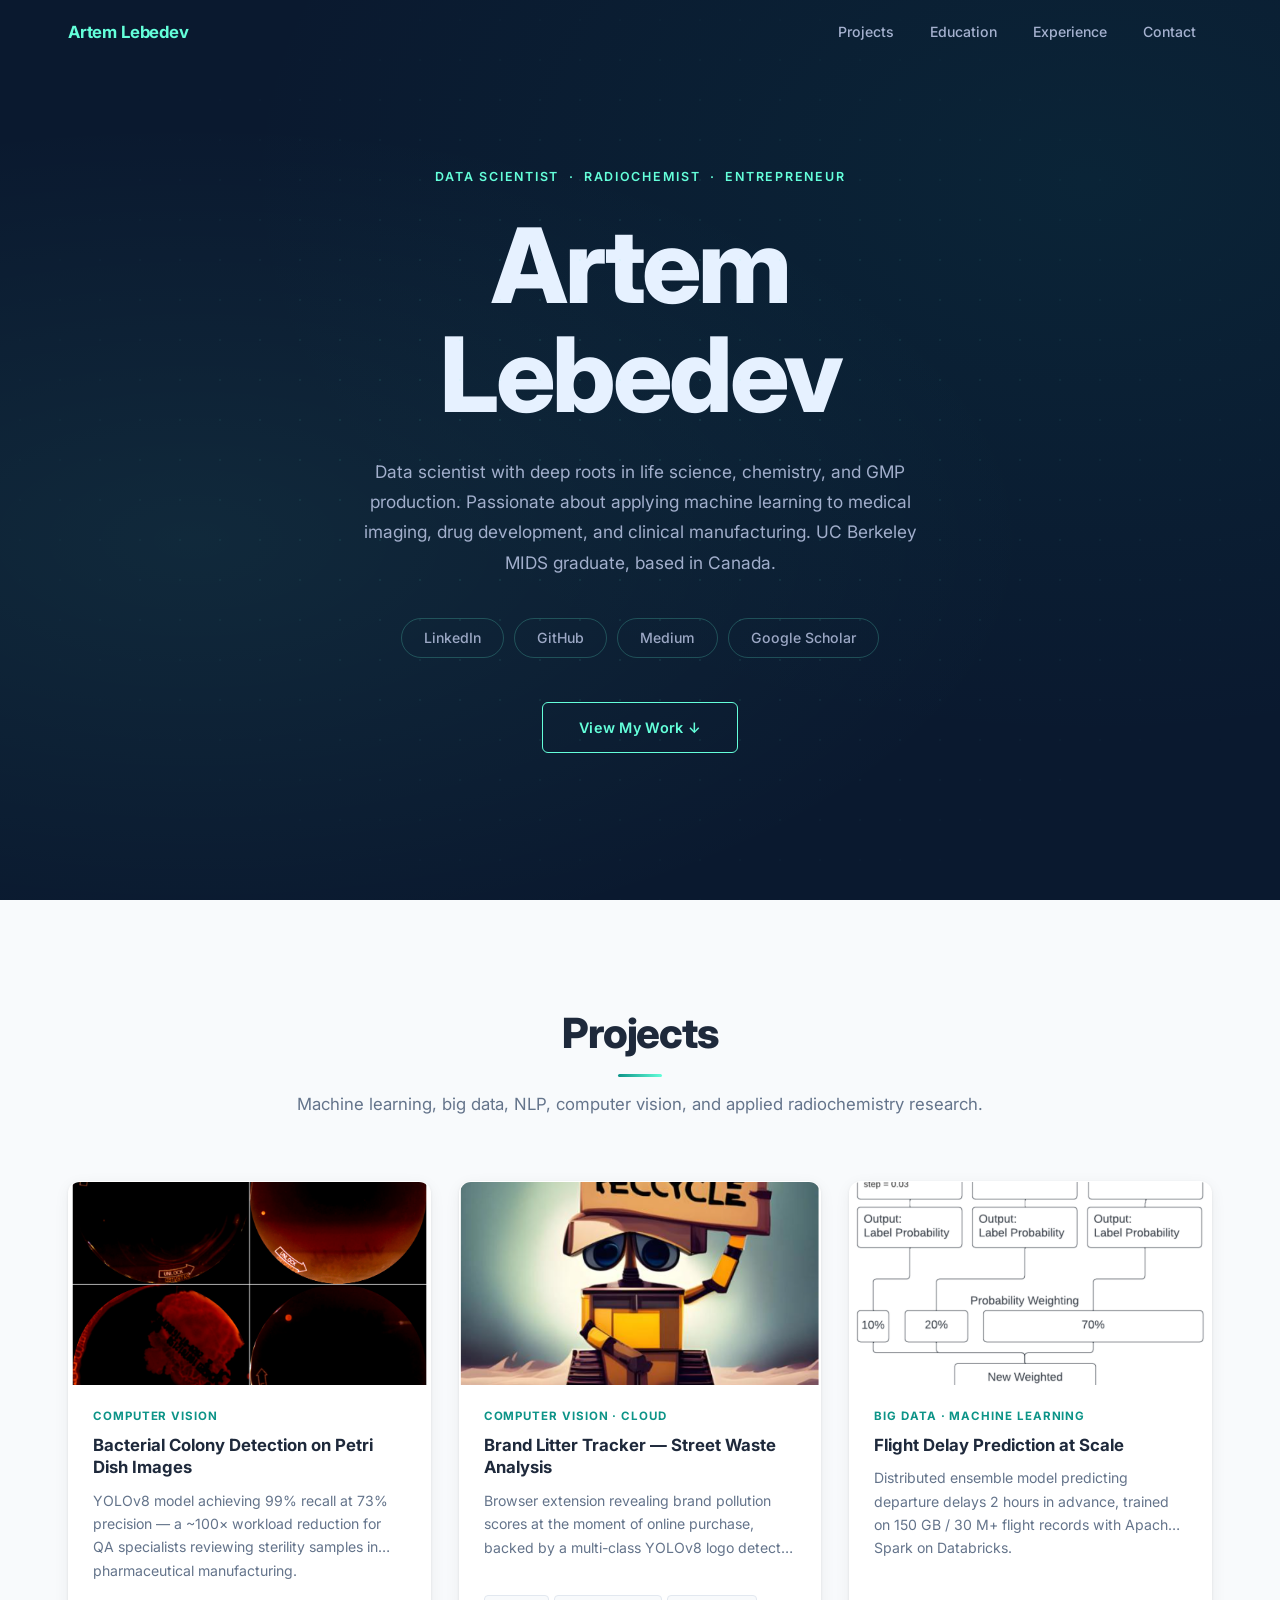
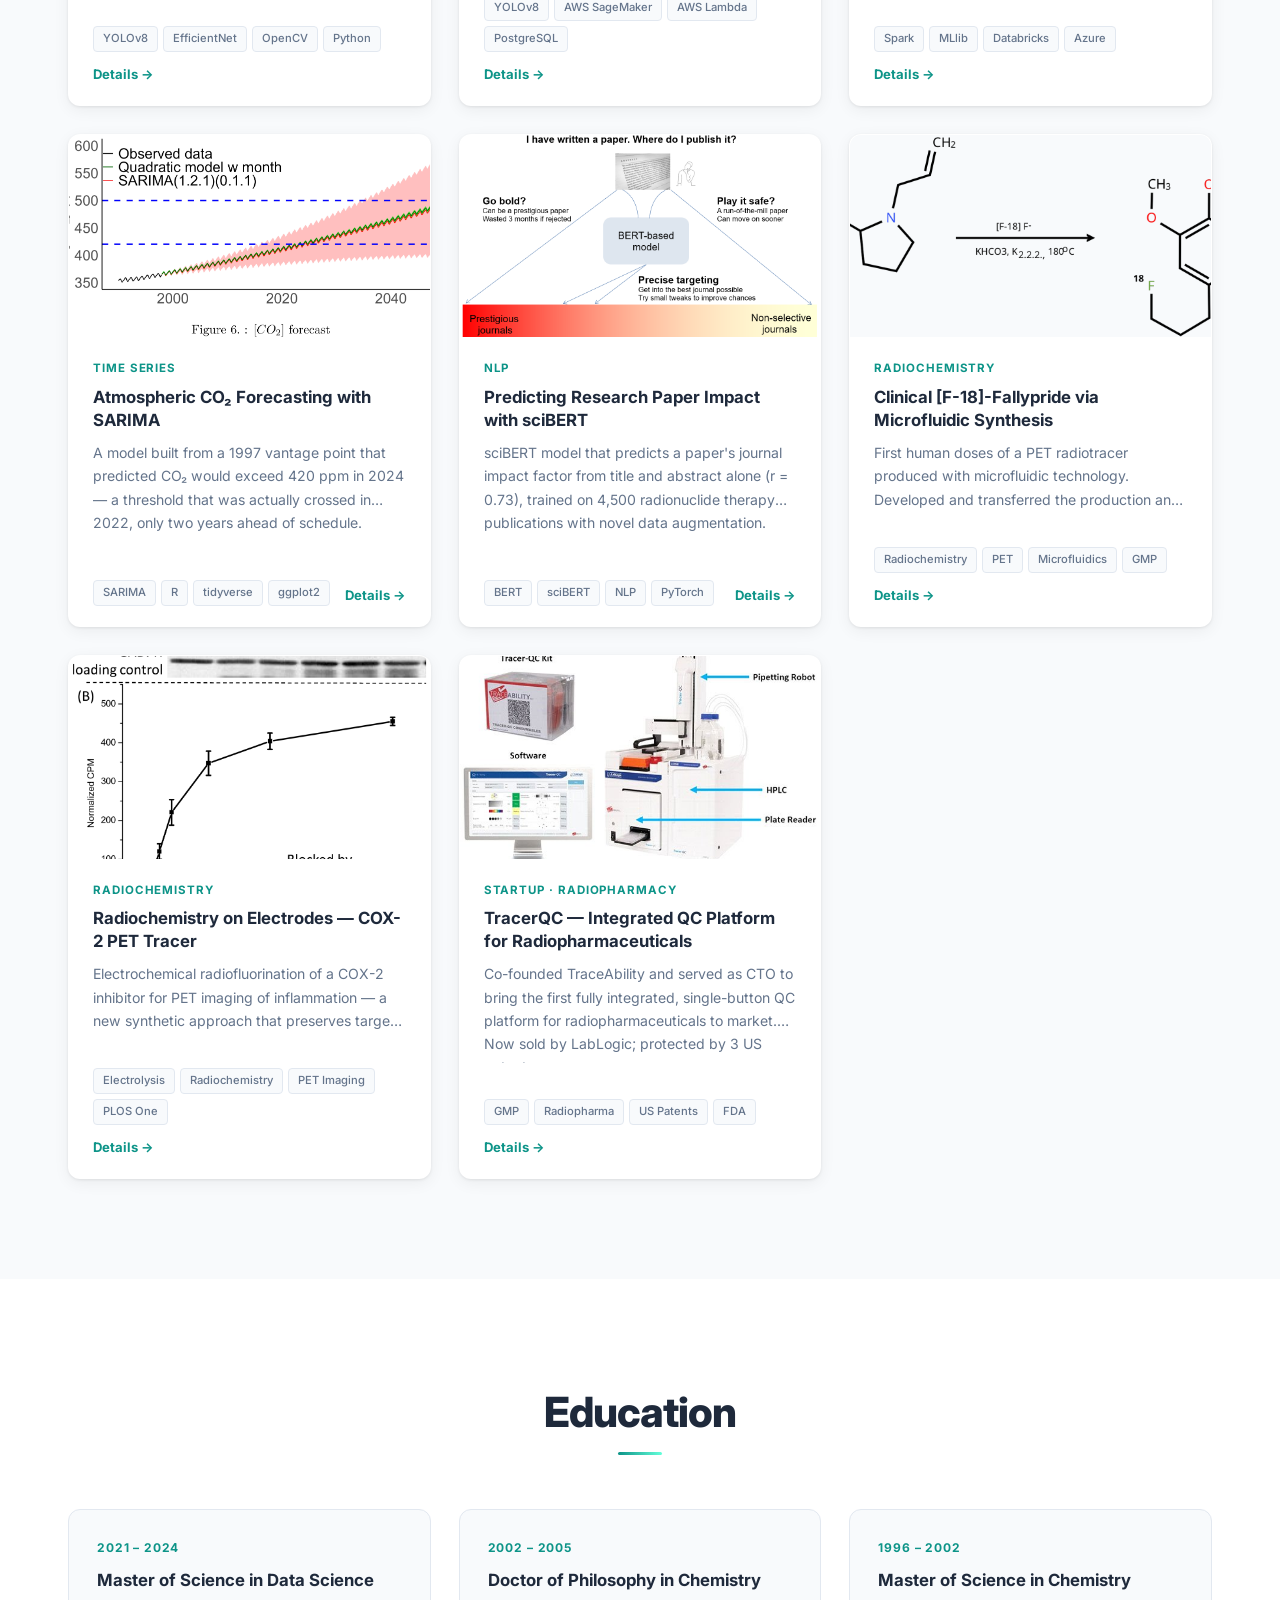
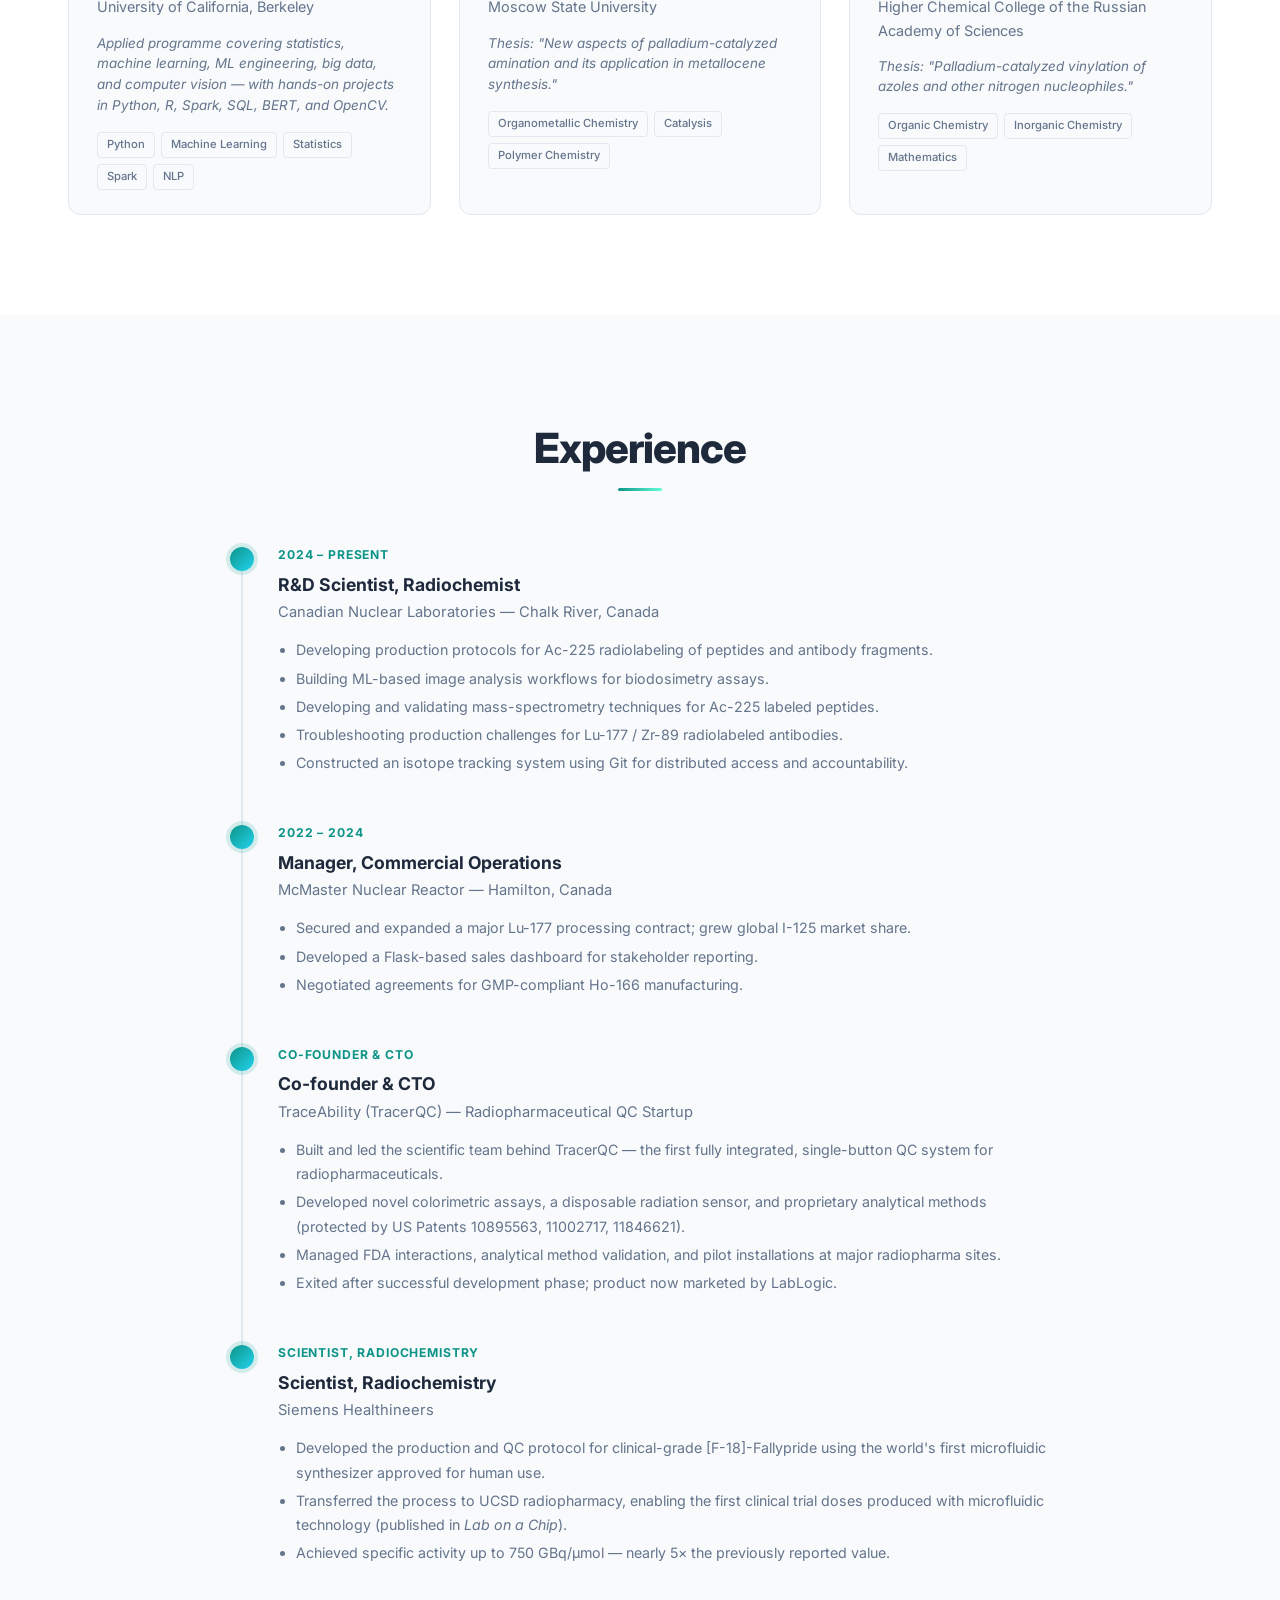
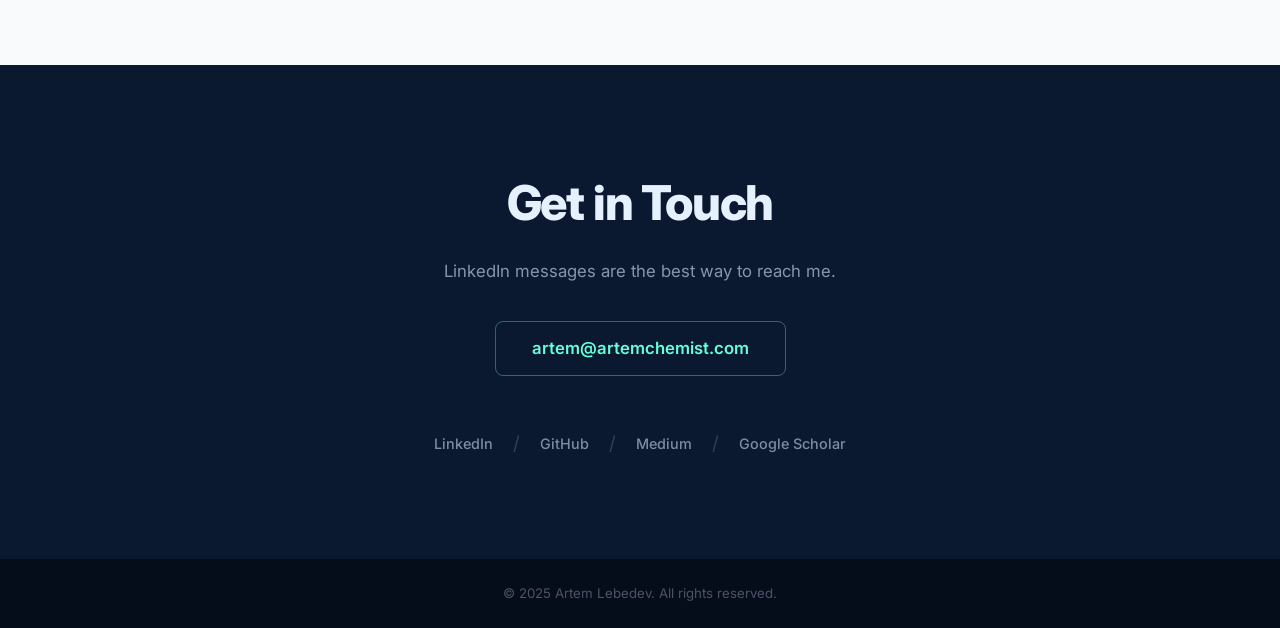
==== index.html @ db1289cd "Add GitHub profile link Co-Authored-By: Claude Sonnet 4.6 <noreply@anthropic.com>" ====
<!DOCTYPE html>
<html lang="en">
<head>
  <meta charset="UTF-8" />
  <meta name="viewport" content="width=device-width, initial-scale=1.0" />
  <title>Artem Lebedev — Data Scientist &amp; Radiochemist</title>
  <meta name="description" content="Portfolio of Artem Lebedev — data scientist with expertise in life science, radiochemistry, machine learning and GMP production." />
  <link rel="preconnect" href="https://fonts.googleapis.com" />
  <link rel="preconnect" href="https://fonts.gstatic.com" crossorigin />
  <link href="https://fonts.googleapis.com/css2?family=Inter:wght@300;400;500;600;700;800&display=swap" rel="stylesheet" />
  <link rel="stylesheet" href="styles.css" />
</head>
<body>

<!-- ════════════════ NAV ════════════════════════════════════ -->
<nav id="nav">
  <div class="nav-inner">
    <a href="#hero" class="nav-logo">Artem Lebedev</a>
    <ul>
      <li><a href="#projects">Projects</a></li>
      <li><a href="#education">Education</a></li>
      <li><a href="#experience">Experience</a></li>
      <li><a href="#contact">Contact</a></li>
    </ul>
    <button class="burger" aria-label="Toggle menu">
      <span></span><span></span><span></span>
    </button>
  </div>
</nav>

<!-- ════════════════ HERO ═══════════════════════════════════ -->
<section id="hero">
  <div class="hero-content">
    <p class="hero-tag">Data Scientist &nbsp;·&nbsp; Radiochemist &nbsp;·&nbsp; Entrepreneur</p>
    <h1>Artem<br>Lebedev</h1>
    <p class="hero-bio">
      Data scientist with deep roots in life science, chemistry, and GMP production.
      Passionate about applying machine learning to medical imaging, drug development,
      and clinical manufacturing. UC Berkeley MIDS graduate, based in Canada.
    </p>
    <div class="hero-socials">
      <a href="https://www.linkedin.com/in/artemlebedev/" target="_blank" rel="noopener">LinkedIn</a>
      <a href="https://github.com/ArtemChemist" target="_blank" rel="noopener">GitHub</a>
      <a href="#" title="Update with your Medium URL">Medium</a>
      <a href="#" title="Update with your Google Scholar URL">Google Scholar</a>
    </div>
    <a href="#projects" class="cta-btn">View My Work ↓</a>
  </div>
</section>

<!-- ════════════════ PROJECTS ═══════════════════════════════ -->
<section id="projects">
  <div class="container">
    <header class="section-header">
      <h2>Projects</h2>
      <p>Machine learning, big data, NLP, computer vision, and applied radiochemistry research.</p>
    </header>
    <div class="projects-grid">

      <!-- 1 · Bacterial Colony Detection -->
      <article class="project-card fu" data-modal="colonies">
        <div class="card-img">
          <img src="Projects/Project - plates/processed.png" alt="Petri dish colony detection" loading="lazy" />
        </div>
        <div class="card-body">
          <span class="card-cat">Computer Vision</span>
          <h3>Bacterial Colony Detection on Petri Dish Images</h3>
          <p class="card-desc">
            YOLOv8 model achieving 99% recall at 73% precision — a ~100× workload reduction
            for QA specialists reviewing sterility samples in pharmaceutical manufacturing.
          </p>
        </div>
        <div class="card-footer">
          <div class="tag-row">
            <span class="tag">YOLOv8</span>
            <span class="tag">EfficientNet</span>
            <span class="tag">OpenCV</span>
            <span class="tag">Python</span>
          </div>
          <span class="read-more">Details →</span>
        </div>
      </article>

      <!-- 2 · Brand Litter Tracker -->
      <article class="project-card fu" data-modal="litter">
        <div class="card-img">
          <img src="Projects/Project - recycle/Wolee.PNG" alt="Brand litter browser extension" loading="lazy" />
        </div>
        <div class="card-body">
          <span class="card-cat">Computer Vision · Cloud</span>
          <h3>Brand Litter Tracker — Street Waste Analysis</h3>
          <p class="card-desc">
            Browser extension revealing brand pollution scores at the moment of online purchase,
            backed by a multi-class YOLOv8 logo detector trained on 27,000 street-litter images.
            UC Berkeley MIDS Capstone.
          </p>
        </div>
        <div class="card-footer">
          <div class="tag-row">
            <span class="tag">YOLOv8</span>
            <span class="tag">AWS SageMaker</span>
            <span class="tag">AWS Lambda</span>
            <span class="tag">PostgreSQL</span>
          </div>
          <span class="read-more">Details →</span>
        </div>
      </article>

      <!-- 3 · Flight Delay Prediction -->
      <article class="project-card fu" data-modal="delays">
        <div class="card-img">
          <img src="Projects/Project - delays/Final pipeline.png" alt="Flight delay ML pipeline" loading="lazy" />
        </div>
        <div class="card-body">
          <span class="card-cat">Big Data · Machine Learning</span>
          <h3>Flight Delay Prediction at Scale</h3>
          <p class="card-desc">
            Distributed ensemble model predicting departure delays 2 hours in advance,
            trained on 150 GB / 30 M+ flight records with Apache Spark on Databricks.
          </p>
        </div>
        <div class="card-footer">
          <div class="tag-row">
            <span class="tag">Spark</span>
            <span class="tag">MLlib</span>
            <span class="tag">Databricks</span>
            <span class="tag">Azure</span>
          </div>
          <span class="read-more">Details →</span>
        </div>
      </article>

      <!-- 4 · CO₂ Forecasting -->
      <article class="project-card fu" data-modal="co2">
        <div class="card-img">
          <img src="Projects/Project - CO2/SARIMA forecast.png" alt="CO2 SARIMA forecast" loading="lazy" />
        </div>
        <div class="card-body">
          <span class="card-cat">Time Series</span>
          <h3>Atmospheric CO₂ Forecasting with SARIMA</h3>
          <p class="card-desc">
            A model built from a 1997 vantage point that predicted CO₂ would exceed 420 ppm in 2024
            — a threshold that was actually crossed in 2022, only two years ahead of schedule.
          </p>
        </div>
        <div class="card-footer">
          <div class="tag-row">
            <span class="tag">SARIMA</span>
            <span class="tag">R</span>
            <span class="tag">tidyverse</span>
            <span class="tag">ggplot2</span>
          </div>
          <span class="read-more">Details →</span>
        </div>
      </article>

      <!-- 5 · Research Paper Impact Predictor -->
      <article class="project-card fu" data-modal="abstracts">
        <div class="card-img">
          <img src="Projects/Project - abstracts/Main+Image.PNG" alt="BERT paper impact predictor" loading="lazy" />
        </div>
        <div class="card-body">
          <span class="card-cat">NLP</span>
          <h3>Predicting Research Paper Impact with sciBERT</h3>
          <p class="card-desc">
            sciBERT model that predicts a paper's journal impact factor from title and abstract alone
            (r = 0.73), trained on 4,500 radionuclide therapy publications with novel data augmentation.
          </p>
        </div>
        <div class="card-footer">
          <div class="tag-row">
            <span class="tag">BERT</span>
            <span class="tag">sciBERT</span>
            <span class="tag">NLP</span>
            <span class="tag">PyTorch</span>
          </div>
          <span class="read-more">Details →</span>
        </div>
      </article>

      <!-- 6 · Fallypride Microfluidics -->
      <article class="project-card fu" data-modal="fallypride">
        <div class="card-img">
          <img src="Projects/Project - Fallypride/Fallypride.png" alt="Fallypride microfluidic synthesis" loading="lazy" />
        </div>
        <div class="card-body">
          <span class="card-cat">Radiochemistry</span>
          <h3>Clinical [F-18]-Fallypride via Microfluidic Synthesis</h3>
          <p class="card-desc">
            First human doses of a PET radiotracer produced with microfluidic technology.
            Developed and transferred the production and QC protocol to UCSD for clinical trial use.
            Published in <em>Lab on a Chip</em>.
          </p>
        </div>
        <div class="card-footer">
          <div class="tag-row">
            <span class="tag">Radiochemistry</span>
            <span class="tag">PET</span>
            <span class="tag">Microfluidics</span>
            <span class="tag">GMP</span>
          </div>
          <span class="read-more">Details →</span>
        </div>
      </article>

      <!-- 7 · COX-2 Tracer -->
      <article class="project-card fu" data-modal="cox2">
        <div class="card-img">
          <img src="Projects/Project - COX-2/in+vitro.png" alt="COX-2 in vitro validation" loading="lazy" />
        </div>
        <div class="card-body">
          <span class="card-cat">Radiochemistry</span>
          <h3>Radiochemistry on Electrodes — COX-2 PET Tracer</h3>
          <p class="card-desc">
            Electrochemical radiofluorination of a COX-2 inhibitor for PET imaging of inflammation —
            a new synthetic approach that preserves target-binding affinity. Published in <em>PLOS One</em>.
          </p>
        </div>
        <div class="card-footer">
          <div class="tag-row">
            <span class="tag">Electrolysis</span>
            <span class="tag">Radiochemistry</span>
            <span class="tag">PET Imaging</span>
            <span class="tag">PLOS One</span>
          </div>
          <span class="read-more">Details →</span>
        </div>
      </article>

      <!-- 8 · TracerQC -->
      <article class="project-card fu" data-modal="tracerqc">
        <div class="card-img">
          <img src="Projects/Project - TracerQC/trace-qc.jpg" alt="TracerQC device" loading="lazy" />
        </div>
        <div class="card-body">
          <span class="card-cat">Startup · Radiopharmacy</span>
          <h3>TracerQC — Integrated QC Platform for Radiopharmaceuticals</h3>
          <p class="card-desc">
            Co-founded TraceAbility and served as CTO to bring the first fully integrated,
            single-button QC platform for radiopharmaceuticals to market.
            Now sold by LabLogic; protected by 3 US patents.
          </p>
        </div>
        <div class="card-footer">
          <div class="tag-row">
            <span class="tag">GMP</span>
            <span class="tag">Radiopharma</span>
            <span class="tag">US Patents</span>
            <span class="tag">FDA</span>
          </div>
          <span class="read-more">Details →</span>
        </div>
      </article>

    </div><!-- /projects-grid -->
  </div>
</section>

<!-- ════════════════ EDUCATION ══════════════════════════════ -->
<section id="education">
  <div class="container">
    <header class="section-header">
      <h2>Education</h2>
    </header>
    <div class="edu-grid">

      <div class="edu-card fu">
        <div class="edu-year">2021 – 2024</div>
        <h3>Master of Science in Data Science</h3>
        <p class="edu-inst">University of California, Berkeley</p>
        <p class="edu-thesis">Applied programme covering statistics, machine learning, ML engineering, big data, and computer vision — with hands-on projects in Python, R, Spark, SQL, BERT, and OpenCV.</p>
        <div class="edu-tags">
          <span class="tag">Python</span>
          <span class="tag">Machine Learning</span>
          <span class="tag">Statistics</span>
          <span class="tag">Spark</span>
          <span class="tag">NLP</span>
        </div>
      </div>

      <div class="edu-card fu">
        <div class="edu-year">2002 – 2005</div>
        <h3>Doctor of Philosophy in Chemistry</h3>
        <p class="edu-inst">Moscow State University</p>
        <p class="edu-thesis">Thesis: "New aspects of palladium-catalyzed amination and its application in metallocene synthesis."</p>
        <div class="edu-tags">
          <span class="tag">Organometallic Chemistry</span>
          <span class="tag">Catalysis</span>
          <span class="tag">Polymer Chemistry</span>
        </div>
      </div>

      <div class="edu-card fu">
        <div class="edu-year">1996 – 2002</div>
        <h3>Master of Science in Chemistry</h3>
        <p class="edu-inst">Higher Chemical College of the Russian Academy of Sciences</p>
        <p class="edu-thesis">Thesis: "Palladium-catalyzed vinylation of azoles and other nitrogen nucleophiles."</p>
        <div class="edu-tags">
          <span class="tag">Organic Chemistry</span>
          <span class="tag">Inorganic Chemistry</span>
          <span class="tag">Mathematics</span>
        </div>
      </div>

    </div>
  </div>
</section>

<!-- ════════════════ EXPERIENCE ═════════════════════════════ -->
<section id="experience">
  <div class="container">
    <header class="section-header">
      <h2>Experience</h2>
    </header>
    <div class="timeline">

      <div class="tl-item fu">
        <div class="tl-dot"></div>
        <div class="tl-body">
          <div class="tl-date">2024 – Present</div>
          <h3>R&amp;D Scientist, Radiochemist</h3>
          <p class="tl-company">Canadian Nuclear Laboratories &mdash; Chalk River, Canada</p>
          <ul>
            <li>Developing production protocols for Ac-225 radiolabeling of peptides and antibody fragments.</li>
            <li>Building ML-based image analysis workflows for biodosimetry assays.</li>
            <li>Developing and validating mass-spectrometry techniques for Ac-225 labeled peptides.</li>
            <li>Troubleshooting production challenges for Lu-177 / Zr-89 radiolabeled antibodies.</li>
            <li>Constructed an isotope tracking system using Git for distributed access and accountability.</li>
          </ul>
        </div>
      </div>

      <div class="tl-item fu">
        <div class="tl-dot"></div>
        <div class="tl-body">
          <div class="tl-date">2022 – 2024</div>
          <h3>Manager, Commercial Operations</h3>
          <p class="tl-company">McMaster Nuclear Reactor &mdash; Hamilton, Canada</p>
          <ul>
            <li>Secured and expanded a major Lu-177 processing contract; grew global I-125 market share.</li>
            <li>Developed a Flask-based sales dashboard for stakeholder reporting.</li>
            <li>Negotiated agreements for GMP-compliant Ho-166 manufacturing.</li>
          </ul>
        </div>
      </div>

      <div class="tl-item fu">
        <div class="tl-dot"></div>
        <div class="tl-body">
          <div class="tl-date">Co-founder &amp; CTO</div>
          <h3>Co-founder &amp; CTO</h3>
          <p class="tl-company">TraceAbility (TracerQC) &mdash; Radiopharmaceutical QC Startup</p>
          <ul>
            <li>Built and led the scientific team behind TracerQC — the first fully integrated,
                single-button QC system for radiopharmaceuticals.</li>
            <li>Developed novel colorimetric assays, a disposable radiation sensor, and proprietary
                analytical methods (protected by US Patents 10895563, 11002717, 11846621).</li>
            <li>Managed FDA interactions, analytical method validation, and pilot installations
                at major radiopharma sites.</li>
            <li>Exited after successful development phase; product now marketed by LabLogic.</li>
          </ul>
        </div>
      </div>

      <div class="tl-item fu">
        <div class="tl-dot"></div>
        <div class="tl-body">
          <div class="tl-date">Scientist, Radiochemistry</div>
          <h3>Scientist, Radiochemistry</h3>
          <p class="tl-company">Siemens Healthineers</p>
          <ul>
            <li>Developed the production and QC protocol for clinical-grade [F-18]-Fallypride
                using the world's first microfluidic synthesizer approved for human use.</li>
            <li>Transferred the process to UCSD radiopharmacy, enabling the first clinical trial
                doses produced with microfluidic technology (published in <em>Lab on a Chip</em>).</li>
            <li>Achieved specific activity up to 750 GBq/μmol — nearly 5× the previously reported value.</li>
          </ul>
        </div>
      </div>

    </div><!-- /timeline -->
  </div>
</section>

<!-- ════════════════ CONTACT ════════════════════════════════ -->
<section id="contact">
  <h2>Get in Touch</h2>
  <p class="sub">LinkedIn messages are the best way to reach me.</p>
  <a href="mailto:artem@artemchemist.com" class="email-pill">artem@artemchemist.com</a>
  <div class="contact-icons">
    <a href="https://www.linkedin.com/in/artemlebedev/" target="_blank" rel="noopener">LinkedIn</a>
    <span class="sep">/</span>
    <a href="https://github.com/ArtemChemist" target="_blank" rel="noopener">GitHub</a>
    <span class="sep">/</span>
    <a href="#" title="Update with your Medium URL">Medium</a>
    <span class="sep">/</span>
    <a href="#" title="Update with your Google Scholar URL">Google Scholar</a>
  </div>
</section>

<footer>
  <p>&copy; 2025 Artem Lebedev. All rights reserved.</p>
</footer>


<!-- ════════════════ MODALS ═════════════════════════════════ -->

<!-- Modal: Bacterial Colony Detection -->
<div class="overlay" id="overlay-colonies" role="dialog" aria-modal="true">
  <div class="modal">
    <button class="modal-close" aria-label="Close">&#x2715;</button>
    <div class="modal-hero">
      <img src="Projects/Project - plates/sample_images.png" alt="Sample Petri dish images" />
    </div>
    <div class="modal-bd">
      <div class="modal-cat">Computer Vision</div>
      <h2>Bacterial Colony Detection on Petri Dish Images</h2>
      <div class="modal-text">
Finding bacterial colonies on Petri dishes is the standard method of controlling sterility in drug manufacturing. A sample is added to a dish filled with agar gel and incubated to promote bacterial growth. For two weeks, technicians check the plate daily. Finding colonies means contamination — a serious problem for pharma manufacturing. This test is highly subjective, and technicians often have conflicting incentives. Pharma companies could benefit from more objective, computer-vision-based records.

This is a recall-driven problem: missing a contaminated plate is far worse than a false positive. The target was at least 99% recall, with precision above ~30% to keep human reviewer workload manageable.

Two approaches were compared: EfficientNet (B0 and B5) for image classification and YOLOv8 for object detection. The best EfficientNet result after fine-tuning was 17% precision at 98% recall — not sufficient for production use, since almost no workload reduction would result.

YOLOv8 proved to be the clear winner: 99% recall at 73% precision. This means only 1 in 100 positive samples is missed, and 3 out of 4 images flagged for human review are true contamination events — roughly a 100-fold workload reduction for QA specialists.

The next step is developing practical hardware for automated sample handling and imaging, as the full value of the model can only be realised in a fully automated workflow.
      </div>
      <div class="modal-tags">
        <span class="tag">YOLOv8</span>
        <span class="tag">EfficientNet B5</span>
        <span class="tag">OpenCV</span>
        <span class="tag">Hough Transform</span>
        <span class="tag">Adaptive Filtering</span>
        <span class="tag">TensorFlow</span>
        <span class="tag">Keras</span>
        <span class="tag">Python</span>
      </div>
      <div class="modal-links">
        <a href="#" class="modal-link" title="Update with your Medium URL">Read on Medium →</a>
        <a href="https://github.com/ArtemChemist" target="_blank" rel="noopener" class="modal-link">View Code →</a>
      </div>
    </div>
  </div>
</div>

<!-- Modal: Brand Litter Tracker -->
<div class="overlay" id="overlay-litter" role="dialog" aria-modal="true">
  <div class="modal">
    <button class="modal-close" aria-label="Close">&#x2715;</button>
    <div class="modal-hero">
      <img src="Projects/Project - recycle/Wolee.PNG" alt="LitterLog browser extension" />
    </div>
    <div class="modal-bd">
      <div class="modal-cat">Computer Vision · Cloud · UC Berkeley MIDS Capstone</div>
      <h2>Brand Litter Tracker — Street Waste Analysis</h2>
      <div class="modal-text">
Consumers are constantly told to recycle, but making waste reduction a personal responsibility is misleading. Companies use packaging that theoretically could be recycled but often isn't. In this project we aimed to give consumers the data they need to vote with their dollars for brands that have genuinely reduced their environmental impact.

We built a browser extension that surfaces brand pollution scores at the most opportune moment: the point of online purchase. The data comes from analysis of street litter photos uploaded by users of Open Litter Map. Our slice of the dataset contained 27,000 images with user-supplied tags but no bounding-box annotations.

The biggest challenge was labelling the data. Rather than hand-annotating thousands of images, we combined Logo3kdet (a pre-labelled dataset of marketing logo images), single-class YOLO detection, hierarchical clustering, and human evaluation to generate annotations. We then trained a multi-class YOLOv8 model (mAP 68%) that identifies specific brand logos in street photos and used brand frequencies to derive the pollution ranking shown to users.

The full system ran on AWS infrastructure: EC2 for training, S3 and Postgres RDS for storage, Lambda functions as the API layer, and a SageMaker endpoint hosting the final YOLO model. A novel approach I proposed for interfacing large YOLO models via Lambda was later accepted into Amazon's official guidelines.

The solution has the potential to shift consumer behaviour by providing visual, brand-specific information at the critical moment of purchasing — and the low cross-brand confusion means brands are not unfairly penalised for competitors' packaging.
      </div>
      <div class="modal-tags">
        <span class="tag">YOLOv8</span>
        <span class="tag">Hierarchical Clustering</span>
        <span class="tag">AWS SageMaker</span>
        <span class="tag">AWS Lambda</span>
        <span class="tag">PostgreSQL</span>
        <span class="tag">Chrome Extension</span>
        <span class="tag">Python</span>
      </div>
      <div class="modal-links">
        <a href="https://github.com/ArtemChemist" target="_blank" rel="noopener" class="modal-link">View Code →</a>
        <a href="#" class="modal-link" title="Update with your project website URL">Project Site →</a>
      </div>
    </div>
  </div>
</div>

<!-- Modal: Flight Delays -->
<div class="overlay" id="overlay-delays" role="dialog" aria-modal="true">
  <div class="modal">
    <button class="modal-close" aria-label="Close">&#x2715;</button>
    <div class="modal-hero">
      <img src="Projects/Project - delays/data_workflow.png" alt="Data workflow diagram" />
    </div>
    <div class="modal-bd">
      <div class="modal-cat">Big Data · Machine Learning · UC Berkeley W261</div>
      <h2>Flight Delay Prediction at Scale</h2>
      <div class="modal-text">
The goal was to predict — 2 hours before departure — whether a flight would be delayed, using a dataset of over 30 million flights spanning more than 150 GB. Processing at this scale required a 40-core Databricks cluster with data stored in Azure Blob Storage.

Extensive EDA and ETL pipelines were developed to remove inconsequential features and join disconnected datasets into a single parallelised DataFrame. Key engineered features included average departure delay at the origin airport and the latest known delay of the specific aircraft — care was taken to prevent data leakage across this time-series dataset.

Three models were compared: logistic regression, random forest, and a multi-layer perceptron (MLP). Precision at 80% recall was chosen as the business-relevant metric over F1/F2 scores. Each model was fine-tuned individually before being combined into an ensemble.

The winning ensemble achieved 26.5% precision at 80% recall on the held-out test set, compared to 18% for a random baseline. The modest improvement likely reflects the absence of aircraft maintenance data — a known driver of delays that is not publicly available.
      </div>
      <div class="modal-tags">
        <span class="tag">Apache Spark</span>
        <span class="tag">MLlib</span>
        <span class="tag">Random Forest</span>
        <span class="tag">Logistic Regression</span>
        <span class="tag">MLP</span>
        <span class="tag">Databricks</span>
        <span class="tag">Azure Blob Storage</span>
        <span class="tag">Time Series</span>
      </div>
      <div class="modal-links">
        <a href="https://github.com/ArtemChemist" target="_blank" rel="noopener" class="modal-link">View Code →</a>
        <a href="#" class="modal-link" title="Update with your Medium URL">Read on Medium →</a>
      </div>
    </div>
  </div>
</div>

<!-- Modal: CO2 -->
<div class="overlay" id="overlay-co2" role="dialog" aria-modal="true">
  <div class="modal">
    <button class="modal-close" aria-label="Close">&#x2715;</button>
    <div class="modal-hero">
      <img src="Projects/Project - CO2/SARIMA forecast.png" alt="SARIMA CO2 forecast" />
    </div>
    <div class="modal-bd">
      <div class="modal-cat">Time Series · UC Berkeley W271</div>
      <h2>Atmospheric CO₂ Forecasting with SARIMA</h2>
      <div class="modal-text">
The goal of this project was twofold: determine whether the recent rise in atmospheric CO₂ is a statistically meaningful trend or could be explained by natural variation, and make predictions from a 1997 perspective — then evaluate them from 2020.

Data came from the Mauna Loa Observatory, the gold standard for atmospheric CO₂ measurement, unique in that its remote location makes it representative of the entire Northern Hemisphere.

A baseline quadratic model with monthly dummy variables captured trend and seasonality but left strong autocorrelation in the residuals. A grid search over SARIMA parameters, using BIC as the selection criterion, yielded SARIMA(1,1,1)(0,1,1)₁₂. To capture the visible acceleration in CO₂ growth, double-differencing was introduced, resulting in the final model SARIMA(1,2,1)(0,1,1)₁₂.

From a 1997 perspective, the model predicted the 420 ppm threshold would be crossed around February 2024. In reality, 420 ppm was first exceeded in February 2022 — the prediction was off by only 2 years over a 25-year horizon, a remarkable result. The model predicted the 500 ppm threshold would most likely be reached around January 2053.

The surprisingly strong performance of a model built on 1997 data suggests that no effective action against CO₂ emissions has materially altered the trend in the intervening 25 years.
      </div>
      <div class="modal-tags">
        <span class="tag">SARIMA</span>
        <span class="tag">ACF / PACF</span>
        <span class="tag">BIC Model Selection</span>
        <span class="tag">R</span>
        <span class="tag">tidyverse</span>
        <span class="tag">ggplot2</span>
        <span class="tag">Time Series</span>
      </div>
      <div class="modal-links">
        <a href="https://github.com/ArtemChemist" target="_blank" rel="noopener" class="modal-link">View Code →</a>
      </div>
    </div>
  </div>
</div>

<!-- Modal: Abstracts / Paper Impact -->
<div class="overlay" id="overlay-abstracts" role="dialog" aria-modal="true">
  <div class="modal">
    <button class="modal-close" aria-label="Close">&#x2715;</button>
    <div class="modal-hero">
      <img src="Projects/Project - abstracts/Main+Image.PNG" alt="BERT paper impact predictor architecture" />
    </div>
    <div class="modal-bd">
      <div class="modal-cat">NLP · Deep Learning</div>
      <h2>Predicting Research Paper Impact with sciBERT</h2>
      <div class="modal-text">
At the end of a research project, scientists face a critical choice: where to publish. Careers depend on landing papers in top journals, but those slots are fiercely competitive. If researchers could predict which journals match their paper's quality, they could make more strategic decisions.

We built a sciBERT-based model that predicts a paper's journal impact factor using only information available at submission — title, abstract, and metadata. The architecture extracts the CLS token from BERT, concatenates trained embeddings for categorical variables with scalar metadata, and feeds the combined vector through a fully connected regression layer.

Trained on 4,500 papers from the field of radionuclide therapy, the model achieved r = 0.73 between predicted and actual journal impact factors. Data augmentation was critical: new abstracts were generated by mixing sentences from papers with similar impact factors, expanding the training set by 10×.

The model tends to predict values closer to a normal distribution, missing two sharp spikes in observed impact factors at 1 and 2.5. Analysis of mispredicted papers suggests a culprit: some lower-ranked journals allow unusually long, detail-heavy abstracts that the model interprets as signs of higher impact.

With over 70% correlation between predicted and observed values, this model gives researchers a solid estimate of where their paper might land. Looking ahead, predicting individual citation counts — rather than journal impact factors — would measure the true value of a single project.
      </div>
      <div class="modal-tags">
        <span class="tag">sciBERT</span>
        <span class="tag">Transformers</span>
        <span class="tag">NLP</span>
        <span class="tag">Data Augmentation</span>
        <span class="tag">PyTorch</span>
        <span class="tag">Python</span>
        <span class="tag">Radionuclide Therapy</span>
      </div>
      <div class="modal-links">
        <a href="#" class="modal-link" title="Update with your Medium URL">Read on Medium →</a>
      </div>
    </div>
  </div>
</div>

<!-- Modal: Fallypride -->
<div class="overlay" id="overlay-fallypride" role="dialog" aria-modal="true">
  <div class="modal">
    <button class="modal-close" aria-label="Close">&#x2715;</button>
    <div class="modal-hero">
      <img src="Projects/Project - Fallypride/Main-parts-of-the-reactor-assembly-Left-schematic-cross-section-of-the-reactor-cavity_W640.jpg" alt="Microfluidic reactor assembly" />
    </div>
    <div class="modal-bd">
      <div class="modal-cat">Radiochemistry · PET · Published in Lab on a Chip</div>
      <h2>Clinical [F-18]-Fallypride via Microfluidic Synthesis</h2>
      <div class="modal-text">
We were the first in the world to use microfluidic technology to produce radioactive drugs for injection into human subjects. Microfluidic technology theoretically offers several advantages for radiolabeling: reduced precursor usage, faster reactions, higher fluoride concentrations, and easier purification. Despite interest from major companies in the field, none had succeeded in bringing this to clinical use — the materials required for microfluidic chips couldn't withstand aggressive radiofluorination chemistry, and concentrating fluoride activity into microlitres reliably caused significant losses.

The system developed at Siemens used PEEK and ULTEM for all wetted surfaces, solving material compatibility. A miniaturised ion-exchange column achieved >95% efficiency in F-18 fluoride concentration, bridging the micro- and macrofluidic components.

My primary contribution was developing the production and QC protocol. Key challenges included: liquid transfer fidelity (with total volumes as small as 15 μL, losing 1 μL meant 10% efficiency loss); an unpredictable impurity profile due to poor temperature control inside a 45 μL PEEK reactor; and the requirement to avoid toxic solvents to eliminate reformulation after HPLC purification.

I resolved the liquid transfer problem using precise syringe pumps and a robust gas-push sequence. I enhanced the purification system to handle worst-case impurity scenarios using a 4.6×250 mm semi-preparative column on just 1 mg of material. By optimising both the reactor effluent pH and HPLC eluent pH, I replaced acetonitrile with ethanol — making the eluent non-toxic and eliminating the reformulation step.

I also identified that Teflon tubing and Kalrez O-rings were major contributors to low specific activity: with 75 GBq of F-18 concentrated over a few mm² of Teflon, the polymer degraded and released F-19. A weekly preventative maintenance protocol resolved this, enabling specific activities up to 750 GBq/μmol — nearly 5× higher than previously reported.

After successful in-house testing, the process was transferred to the UCSD radiopharmacy, where live patients were treated with material produced by our synthesiser — the world's first clinical doses made with microfluidic technology.
      </div>
      <div class="modal-tags">
        <span class="tag">Radiochemistry</span>
        <span class="tag">F-18 Labeling</span>
        <span class="tag">PET Imaging</span>
        <span class="tag">Microfluidics</span>
        <span class="tag">HPLC Purification</span>
        <span class="tag">GMP</span>
        <span class="tag">Clinical Production</span>
        <span class="tag">Specific Activity</span>
      </div>
      <div class="modal-links">
        <a href="#" class="modal-link" title="Update with Lab on a Chip article URL">Published in Lab on a Chip →</a>
      </div>
    </div>
  </div>
</div>

<!-- Modal: COX-2 -->
<div class="overlay" id="overlay-cox2" role="dialog" aria-modal="true">
  <div class="modal">
    <button class="modal-close" aria-label="Close">&#x2715;</button>
    <div class="modal-hero">
      <img src="Projects/Project - COX-2/pone.0176606.g008.png" alt="COX-2 PET imaging data" />
    </div>
    <div class="modal-bd">
      <div class="modal-cat">Radiochemistry · Electrolysis · Published in PLOS One</div>
      <h2>Radiochemistry on Electrodes — COX-2 PET Tracer</h2>
      <div class="modal-text">
Most painkillers — from Tylenol to ibuprofen — work by inhibiting cyclooxygenases, the enzymes that trigger the inflammatory signalling cascade. COX-2, one subtype, is specifically associated with induced inflammation, often linked to cancer. Radiolabelling a COX-2 inhibitor to image inflammation with PET is a compelling idea, but previous attempts were plagued by metabolic instability or loss of binding affinity.

I was excited to find a promising candidate in the original celecoxib chemistry literature: a fluorine atom attached to an electron-rich aromatic ring — a spot known for metabolic robustness. The challenge is that attaching F-18 to an electron-rich heteroaromatic ring is nearly impossible by conventional means.

To solve this, we drew on preparative electrochemistry. The reaction proceeds in three steps: the substrate is oxidised at the electrode to form a cation radical; this reacts with a fluoride source; the resulting neutral radical is oxidised again to a cation, which loses a proton to yield the product. Optimised conditions settled on a pulsed potential profile (−0.5 to +2.7 V), platinum electrodes, and tetrabutylammonium perchlorate as the inert electrolyte, with alkylammonium fluoride as the irreplaceable fluoride source.

To support the electrochemical reaction, deprotection, and purification, I built a remote-controlled automated synthesiser operated from a touchscreen outside the hot cell. It featured subsystems for fluoride preparation, electrochemistry, pre-purification, HPLC purification, and reformulation — capable of producing up to 10 mCi formulated for animal injection.

In vitro validation using macrophage-like cells activated with endotoxin demonstrated that tracer accumulation increased with COX-2 expression and was completely blockable with cold celecoxib — strong evidence of specificity. Metabolism studies in healthy mice showed almost no degradation after 1 hour. Dynamic PET confirmed no bone uptake and rapid clearance within 30 minutes, both excellent signs for a potential imaging agent.

Improvement in specific activity remains the critical next step for clinical translation.
      </div>
      <div class="modal-tags">
        <span class="tag">Electrosynthesis</span>
        <span class="tag">F-18 Radiochemistry</span>
        <span class="tag">COX-2 Inhibitor</span>
        <span class="tag">PET Imaging</span>
        <span class="tag">Inflammation</span>
        <span class="tag">In Vitro / In Vivo</span>
        <span class="tag">Automated Synthesis</span>
      </div>
      <div class="modal-links">
        <a href="#" class="modal-link" title="Update with PLOS One article URL">Published in PLOS One →</a>
      </div>
    </div>
  </div>
</div>

<!-- Modal: TracerQC -->
<div class="overlay" id="overlay-tracerqc" role="dialog" aria-modal="true">
  <div class="modal">
    <button class="modal-close" aria-label="Close">&#x2715;</button>
    <div class="modal-hero">
      <img src="Projects/Project - TracerQC/process04.jpg" alt="TracerQC workflow" />
    </div>
    <div class="modal-bd">
      <div class="modal-cat">Startup · CTO · Radiopharmacy · US Patents</div>
      <h2>TracerQC — Integrated QC Platform for Radiopharmaceuticals</h2>
      <div class="modal-text">
Quality control is the biggest bottleneck in radiopharmaceutical manufacturing. Unlike conventional drugs made in large batches, radioactive medicines are often produced one dose at a time — yet still require full QC testing. With short-lived isotopes that decay within hours, speed is essential. The conventional approach requires a full lab of standalone instruments and a highly qualified technician, creating constant staffing challenges and compliance risk.

My co-founder and I launched TraceAbility to solve this problem with TracerQC — the first fully integrated, single-button QC platform for radiopharmaceuticals. Rather than automating the existing workflow, we reimagined QC from the ground up: redesigning tests to run on a standard plate reader and automating sample handling with a pipetting robot. No complex bespoke machinery.

As CTO, I built and led the scientific team responsible for the core technology: novel colorimetric indicators for detecting specific organic solvents, a disposable radiation sensor for measuring radiochemical purity, and several other proprietary assays. These are now protected by TraceAbility's patents (US 10895563, 11002717, 11846621) and trade secrets.

The US FDA took strong interest in TracerQC, backing development with significant funding and expert guidance. This came with high expectations around analytical method validation — challenges that ultimately drove me to pursue the MIDS programme at UC Berkeley. Major radiopharma companies piloted the system at select production sites, providing critical real-world feedback.

After completing the development phase and successfully delivering pilot installations, I exited the company. TracerQC is now installed in multiple academic and commercial centres, sold and supported by LabLogic.
      </div>
      <div class="modal-tags">
        <span class="tag">GMP</span>
        <span class="tag">Radiopharmaceuticals</span>
        <span class="tag">Quality Control</span>
        <span class="tag">FDA Regulatory</span>
        <span class="tag">Analytical Method Validation</span>
        <span class="tag">US Patents</span>
        <span class="tag">Startup / CTO</span>
      </div>
    </div>
  </div>
</div>


<script src="script.js"></script>
</body>
</html>
---- styles.css ----
/* ─── VARIABLES ───────────────────────────────────────────── */
:root {
  --navy:        #0a192f;
  --navy-alt:    #112240;
  --teal:        #64ffda;
  --teal-dim:    rgba(100, 255, 218, 0.08);
  --accent:      #0d9488;
  --accent-h:    #0f766e;
  --text:        #1e293b;
  --muted:       #64748b;
  --bg:          #ffffff;
  --bg-alt:      #f8fafc;
  --border:      #e2e8f0;
  --shadow:      0 1px 3px rgba(0,0,0,.08), 0 4px 16px rgba(0,0,0,.06);
  --shadow-h:    0 8px 32px rgba(0,0,0,.13);
  --r:           12px;
  --nav-h:       64px;
  --font:        'Inter', -apple-system, BlinkMacSystemFont, 'Segoe UI', sans-serif;
  --ease:        .2s ease;
}

/* ─── RESET ───────────────────────────────────────────────── */
*, *::before, *::after { box-sizing: border-box; margin: 0; padding: 0; }
html { scroll-behavior: smooth; font-size: 16px; }
body { font-family: var(--font); color: var(--text); background: var(--bg); line-height: 1.6; -webkit-font-smoothing: antialiased; }
img  { max-width: 100%; display: block; }
a    { text-decoration: none; color: inherit; }
ul   { list-style: none; }
button { font-family: var(--font); }

/* ─── SCROLLBAR ───────────────────────────────────────────── */
::-webkit-scrollbar { width: 6px; }
::-webkit-scrollbar-track { background: var(--navy); }
::-webkit-scrollbar-thumb { background: var(--accent); border-radius: 3px; }

/* ─── NAV ─────────────────────────────────────────────────── */
#nav {
  position: fixed; top: 0; width: 100%; z-index: 100;
  height: var(--nav-h);
  transition: background var(--ease), box-shadow var(--ease);
}
#nav.scrolled {
  background: rgba(10, 25, 47, .96);
  backdrop-filter: blur(12px);
  -webkit-backdrop-filter: blur(12px);
  box-shadow: 0 1px 0 rgba(255,255,255,.07);
}
.nav-inner {
  max-width: 1200px; margin: 0 auto;
  display: flex; align-items: center; justify-content: space-between;
  padding: 0 28px; height: 100%;
}
.nav-logo {
  font-size: 1.05rem; font-weight: 700;
  color: var(--teal); letter-spacing: -.01em;
  transition: opacity var(--ease);
}
.nav-logo:hover { opacity: .8; }
#nav ul { display: flex; gap: 4px; }
#nav ul li a {
  color: rgba(204, 214, 246, .8);
  font-size: .88rem; font-weight: 500;
  padding: 8px 16px; border-radius: 6px;
  transition: color var(--ease), background var(--ease);
}
#nav ul li a:hover { color: var(--teal); background: var(--teal-dim); }
.burger {
  display: none; background: none; border: none;
  cursor: pointer; color: rgba(204,214,246,.9);
  width: 36px; height: 36px;
  flex-direction: column; align-items: center; justify-content: center; gap: 5px;
}
.burger span {
  display: block; width: 22px; height: 2px;
  background: currentColor; border-radius: 2px;
  transition: transform var(--ease), opacity var(--ease);
}
.burger.open span:nth-child(1) { transform: translateY(7px) rotate(45deg); }
.burger.open span:nth-child(2) { opacity: 0; }
.burger.open span:nth-child(3) { transform: translateY(-7px) rotate(-45deg); }

/* ─── HERO ────────────────────────────────────────────────── */
#hero {
  min-height: 100vh;
  background: var(--navy);
  display: flex; align-items: center; justify-content: center;
  padding: calc(var(--nav-h) + 48px) 28px 96px;
  position: relative; overflow: hidden;
  text-align: center;
}
#hero::before {
  content: '';
  position: absolute; inset: 0; pointer-events: none;
  background:
    radial-gradient(ellipse at 15% 60%, rgba(100,255,218,.07) 0%, transparent 55%),
    radial-gradient(ellipse at 85% 20%, rgba(13,148,136,.09) 0%, transparent 55%);
}
/* subtle dot grid */
#hero::after {
  content: '';
  position: absolute; inset: 0; pointer-events: none;
  background-image: radial-gradient(rgba(100,255,218,.08) 1px, transparent 1px);
  background-size: 40px 40px;
  mask-image: radial-gradient(ellipse at center, black 30%, transparent 80%);
  -webkit-mask-image: radial-gradient(ellipse at center, black 30%, transparent 80%);
}
.hero-content { position: relative; max-width: 700px; width: 100%; }
.hero-tag {
  display: inline-block;
  font-size: .78rem; font-weight: 600;
  letter-spacing: .14em; text-transform: uppercase;
  color: var(--teal); margin-bottom: 24px;
}
.hero-content h1 {
  font-size: clamp(3.2rem, 9vw, 6.5rem);
  font-weight: 800; line-height: 1.05;
  letter-spacing: -.03em;
  color: #e6f1ff; margin-bottom: 28px;
}
.hero-bio {
  font-size: 1.08rem; line-height: 1.75;
  color: rgba(204,214,246,.78);
  max-width: 560px; margin: 0 auto 40px;
}
.hero-socials {
  display: flex; flex-wrap: wrap; gap: 10px;
  justify-content: center; margin-bottom: 44px;
}
.hero-socials a {
  color: rgba(204,214,246,.75);
  font-size: .88rem; font-weight: 500;
  padding: 8px 22px;
  border: 1px solid rgba(100,255,218,.22);
  border-radius: 40px;
  transition: color var(--ease), border-color var(--ease), background var(--ease);
}
.hero-socials a:hover { color: var(--teal); border-color: var(--teal); background: var(--teal-dim); }
.cta-btn {
  display: inline-block;
  color: var(--teal); font-size: .9rem; font-weight: 600;
  padding: 13px 36px;
  border: 1.5px solid var(--teal);
  border-radius: 6px;
  transition: background var(--ease);
  letter-spacing: .02em;
}
.cta-btn:hover { background: var(--teal-dim); }

/* ─── SECTION SHARED ──────────────────────────────────────── */
section { padding: 100px 0; }
.container { max-width: 1200px; margin: 0 auto; padding: 0 28px; }
.section-header { text-align: center; margin-bottom: 64px; }
.section-header h2 {
  font-size: clamp(1.9rem, 4vw, 2.6rem);
  font-weight: 800; letter-spacing: -.025em;
  color: var(--text); display: inline-block; position: relative;
}
.section-header h2::after {
  content: '';
  position: absolute; bottom: -10px; left: 50%; transform: translateX(-50%);
  width: 44px; height: 3px; border-radius: 2px;
  background: linear-gradient(90deg, var(--accent), var(--teal));
}
.section-header p {
  color: var(--muted); font-size: 1.05rem; margin-top: 24px;
}

/* ─── PROJECTS ────────────────────────────────────────────── */
#projects { background: var(--bg-alt); }
.projects-grid {
  display: grid;
  grid-template-columns: repeat(auto-fill, minmax(330px, 1fr));
  gap: 28px;
}
.project-card {
  background: var(--bg);
  border-radius: var(--r); overflow: hidden;
  box-shadow: var(--shadow);
  cursor: pointer; display: flex; flex-direction: column;
  transition: transform var(--ease), box-shadow var(--ease);
  border: 1px solid transparent;
}
.project-card:hover {
  transform: translateY(-5px);
  box-shadow: var(--shadow-h);
  border-color: var(--border);
}
.card-img {
  aspect-ratio: 16/9; overflow: hidden;
  background: var(--bg-alt); position: relative;
}
.card-img img {
  width: 100%; height: 100%; object-fit: cover;
  transition: transform .5s ease;
}
.project-card:hover .card-img img { transform: scale(1.05); }
.card-body { padding: 22px 24px; flex: 1; display: flex; flex-direction: column; }
.card-cat {
  font-size: .72rem; font-weight: 700;
  letter-spacing: .08em; text-transform: uppercase;
  color: var(--accent); margin-bottom: 8px;
}
.card-body h3 {
  font-size: 1.05rem; font-weight: 700;
  color: var(--text); line-height: 1.35; margin-bottom: 10px;
}
.card-desc {
  font-size: .88rem; color: var(--muted);
  line-height: 1.65; flex: 1;
  display: -webkit-box;
  -webkit-line-clamp: 3; -webkit-box-orient: vertical;
  overflow: hidden;
}
.card-footer {
  padding: 14px 24px 20px;
  display: flex; align-items: flex-start; justify-content: space-between; gap: 12px;
  flex-wrap: wrap;
}
.tag-row { display: flex; flex-wrap: wrap; gap: 5px; }
.tag {
  font-size: .7rem; font-weight: 500;
  background: var(--bg-alt); color: var(--muted);
  padding: 3px 9px; border-radius: 4px;
  border: 1px solid var(--border);
}
.read-more {
  font-size: .82rem; font-weight: 700;
  color: var(--accent); white-space: nowrap;
  transition: color var(--ease);
  align-self: flex-end;
}
.project-card:hover .read-more { color: var(--accent-h); }

/* ─── EDUCATION ───────────────────────────────────────────── */
#education { background: var(--bg); }
.edu-grid {
  display: grid;
  grid-template-columns: repeat(auto-fill, minmax(300px, 1fr));
  gap: 28px;
}
.edu-card {
  background: var(--bg-alt);
  border-radius: var(--r); padding: 28px 28px 24px;
  border: 1px solid var(--border);
  transition: box-shadow var(--ease), transform var(--ease);
}
.edu-card:hover { box-shadow: var(--shadow-h); transform: translateY(-3px); }
.edu-year {
  font-size: .75rem; font-weight: 700;
  letter-spacing: .07em; text-transform: uppercase;
  color: var(--accent); margin-bottom: 12px;
}
.edu-card h3 {
  font-size: 1.05rem; font-weight: 700;
  color: var(--text); line-height: 1.3; margin-bottom: 4px;
}
.edu-inst { font-size: .9rem; color: var(--muted); margin-bottom: 14px; }
.edu-thesis {
  font-size: .84rem; color: var(--muted);
  font-style: italic; line-height: 1.55; margin-bottom: 16px;
}
.edu-tags { display: flex; flex-wrap: wrap; gap: 6px; }

/* ─── EXPERIENCE ──────────────────────────────────────────── */
#experience { background: var(--bg-alt); }
.timeline { max-width: 820px; margin: 0 auto; }
.tl-item { display: flex; gap: 24px; padding-bottom: 48px; position: relative; }
.tl-item:last-child { padding-bottom: 0; }
.tl-item:not(:last-child)::before {
  content: '';
  position: absolute; left: 11px; top: 26px;
  width: 2px; height: calc(100% - 14px);
  background: var(--border);
}
.tl-dot {
  width: 24px; height: 24px; min-width: 24px;
  border-radius: 50%;
  background: linear-gradient(135deg, var(--accent), #22d3ee);
  margin-top: 2px; position: relative; z-index: 1;
  box-shadow: 0 0 0 4px rgba(13,148,136,.15);
}
.tl-body { flex: 1; }
.tl-date {
  font-size: .76rem; font-weight: 700;
  letter-spacing: .07em; text-transform: uppercase;
  color: var(--accent); margin-bottom: 6px;
}
.tl-body h3 { font-size: 1.1rem; font-weight: 700; color: var(--text); margin-bottom: 2px; }
.tl-company { font-size: .92rem; color: var(--muted); margin-bottom: 14px; }
.tl-body ul {
  padding-left: 18px; list-style: disc;
  font-size: .89rem; color: var(--muted); line-height: 1.7;
}
.tl-body ul li + li { margin-top: 4px; }

/* ─── CONTACT ─────────────────────────────────────────────── */
#contact {
  background: var(--navy);
  text-align: center; padding: 100px 28px;
}
#contact h2 {
  font-size: clamp(2rem, 5vw, 3rem);
  font-weight: 800; letter-spacing: -.025em;
  color: #e6f1ff; margin-bottom: 16px;
}
#contact .sub {
  color: rgba(204,214,246,.65); font-size: 1.05rem; margin-bottom: 36px;
}
.email-pill {
  display: inline-block;
  color: var(--teal); font-size: 1.05rem; font-weight: 600;
  padding: 13px 36px;
  border: 1.5px solid rgba(100,255,218,.35);
  border-radius: 8px; margin-bottom: 52px;
  transition: background var(--ease), border-color var(--ease);
}
.email-pill:hover { background: var(--teal-dim); border-color: var(--teal); }
.contact-icons {
  display: flex; flex-wrap: wrap; gap: 20px;
  justify-content: center; align-items: center;
}
.contact-icons a {
  display: flex; align-items: center; gap: 8px;
  color: rgba(204,214,246,.6);
  font-size: .9rem; font-weight: 500;
  transition: color var(--ease);
}
.contact-icons a:hover { color: var(--teal); }
.contact-icons .sep {
  color: rgba(204,214,246,.2); font-size: 1.2rem;
}

/* ─── FOOTER ──────────────────────────────────────────────── */
footer {
  background: #060d1a;
  text-align: center; padding: 24px;
  color: rgba(204,214,246,.35); font-size: .83rem;
}

/* ─── MODAL ───────────────────────────────────────────────── */
.overlay {
  position: fixed; inset: 0; z-index: 200;
  background: rgba(6, 13, 26, .85);
  backdrop-filter: blur(6px); -webkit-backdrop-filter: blur(6px);
  display: none; align-items: flex-start; justify-content: center;
  padding: 40px 20px; overflow-y: auto;
}
.overlay.open { display: flex; }
.modal {
  background: var(--bg); border-radius: var(--r);
  max-width: 800px; width: 100%;
  position: relative; overflow: hidden;
  animation: pop-in .25s ease;
  margin: auto;
}
@keyframes pop-in {
  from { opacity: 0; transform: translateY(24px) scale(.97); }
  to   { opacity: 1; transform: none; }
}
.modal-close {
  position: absolute; top: 14px; right: 14px;
  background: var(--bg-alt); border: 1px solid var(--border);
  cursor: pointer; width: 34px; height: 34px;
  border-radius: 50%; font-size: 1rem; color: var(--muted);
  display: flex; align-items: center; justify-content: center;
  transition: background var(--ease); z-index: 10;
}
.modal-close:hover { background: var(--border); }
.modal-hero { aspect-ratio: 16/9; overflow: hidden; background: var(--bg-alt); }
.modal-hero img { width: 100%; height: 100%; object-fit: cover; }
.modal-bd { padding: 32px; }
.modal-cat {
  font-size: .72rem; font-weight: 700;
  letter-spacing: .08em; text-transform: uppercase;
  color: var(--accent); margin-bottom: 10px;
}
.modal-bd h2 {
  font-size: 1.55rem; font-weight: 800;
  color: var(--text); line-height: 1.25; margin-bottom: 22px;
  letter-spacing: -.015em;
}
.modal-text {
  font-size: .93rem; color: var(--muted);
  line-height: 1.78; white-space: pre-line;
}
.modal-text p + p { margin-top: 14px; }
.modal-tags { display: flex; flex-wrap: wrap; gap: 7px; margin-top: 28px; }
.modal-tags .tag { font-size: .78rem; padding: 4px 11px; }
.modal-links { display: flex; flex-wrap: wrap; gap: 10px; margin-top: 22px; }
.modal-link {
  display: inline-block;
  font-size: .88rem; font-weight: 600;
  color: var(--accent);
  padding: 8px 20px;
  border: 1.5px solid var(--accent);
  border-radius: 6px;
  transition: background var(--ease), color var(--ease);
}
.modal-link:hover { background: var(--accent); color: #fff; }

/* ─── FADE-UP ANIMATION ───────────────────────────────────── */
.fu {
  opacity: 0; transform: translateY(28px);
  transition: opacity .6s ease, transform .6s ease;
}
.fu.vis { opacity: 1; transform: none; }

/* ─── RESPONSIVE ──────────────────────────────────────────── */
@media (max-width: 768px) {
  #nav ul { display: none; flex-direction: column; gap: 2px; }
  #nav ul.open {
    display: flex; position: absolute;
    top: var(--nav-h); left: 0; width: 100%;
    background: rgba(10,25,47,.97);
    padding: 16px 20px 24px; border-top: 1px solid rgba(255,255,255,.07);
  }
  #nav ul.open li a { display: block; padding: 11px 16px; }
  .burger { display: flex; }
  .projects-grid { grid-template-columns: 1fr; }
  .edu-grid { grid-template-columns: 1fr; }
  section { padding: 72px 0; }
  .modal-bd { padding: 22px; }
}
@media (max-width: 480px) {
  .hero-content h1 { font-size: 2.8rem; }
  #contact { padding: 72px 20px; }
}
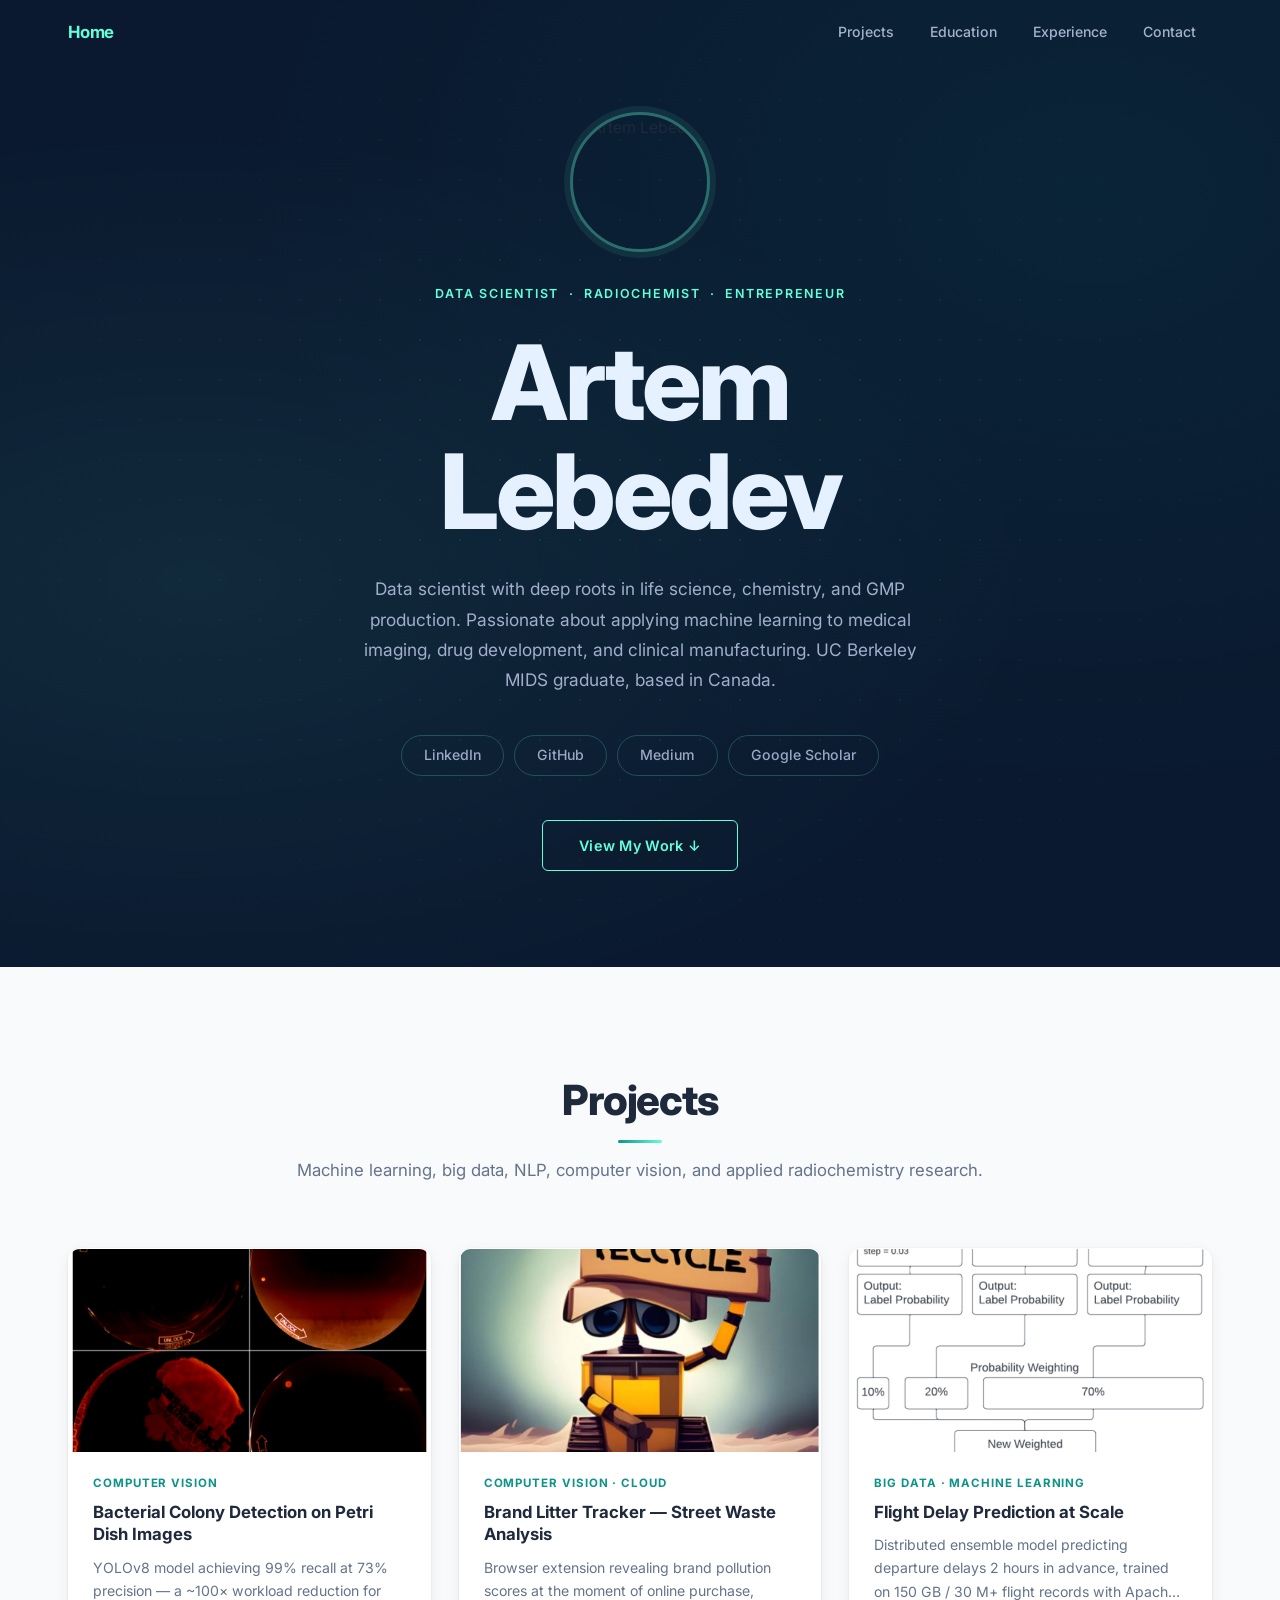
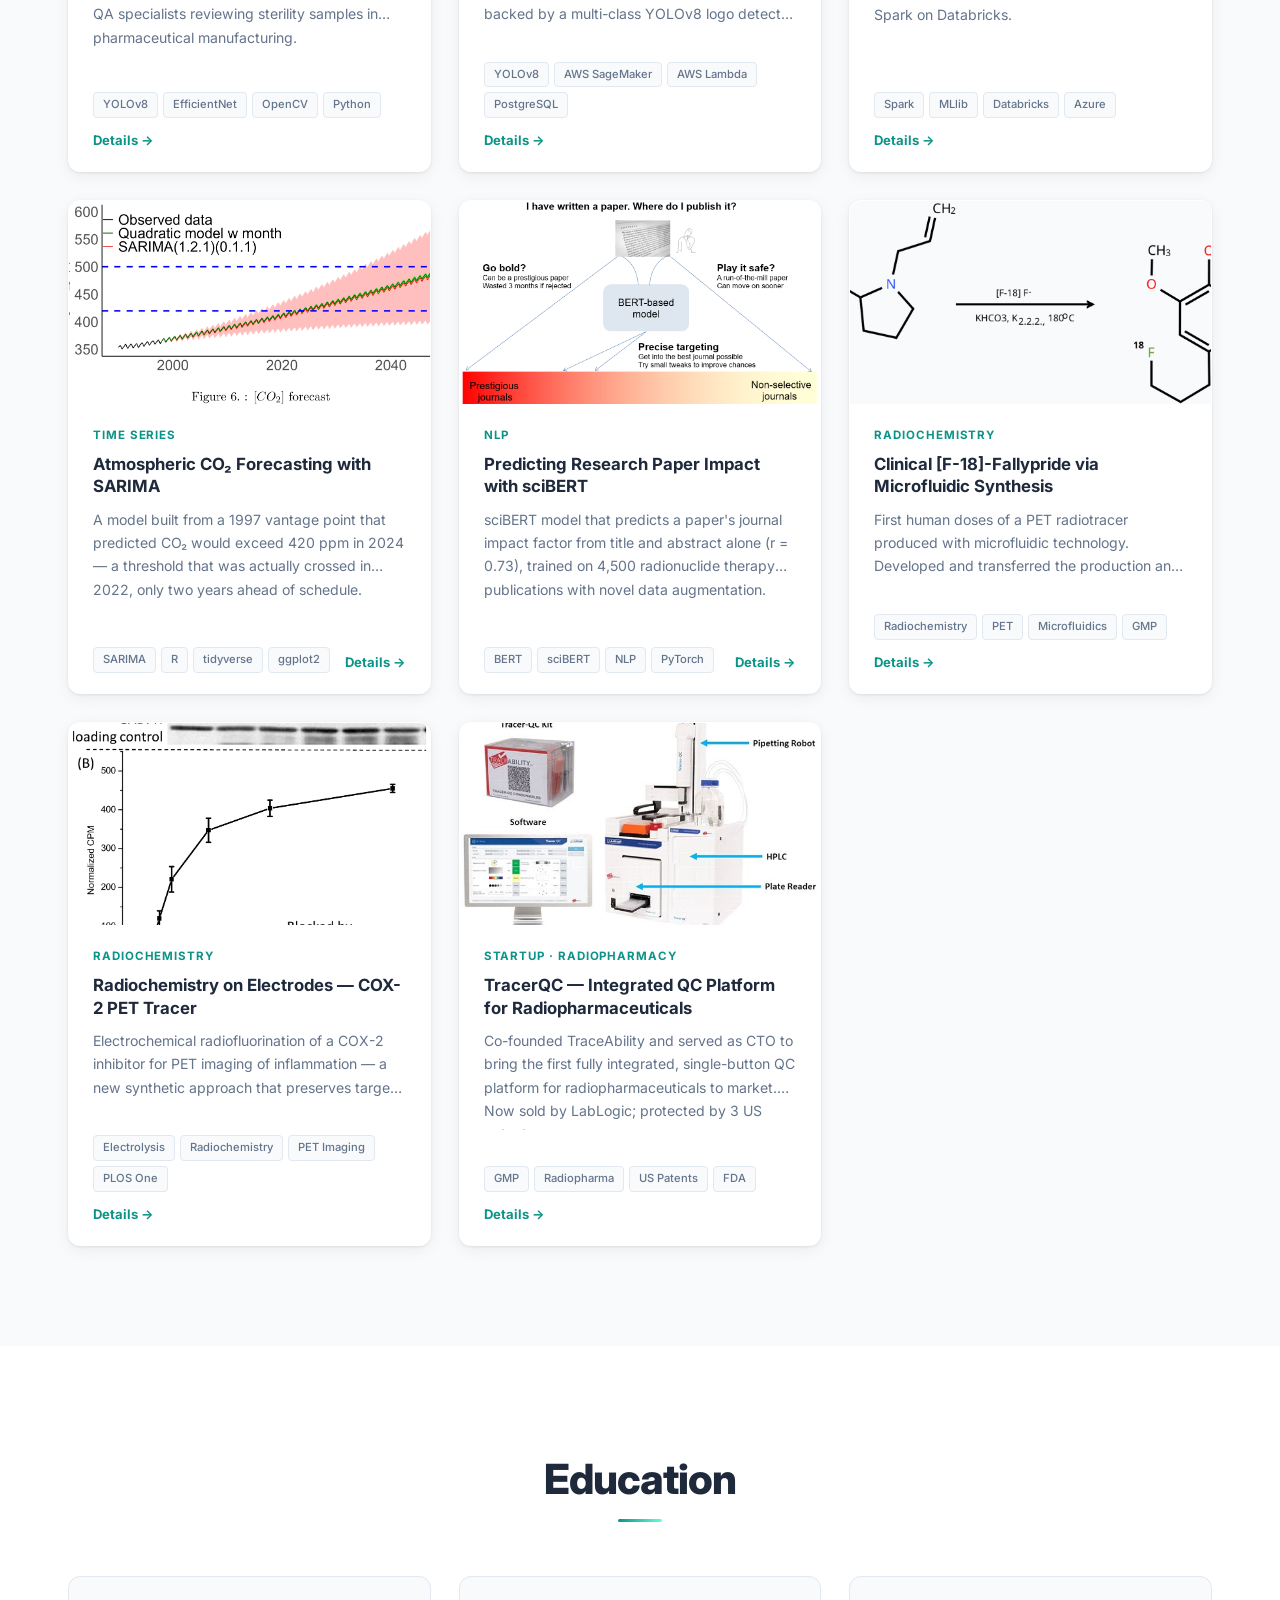
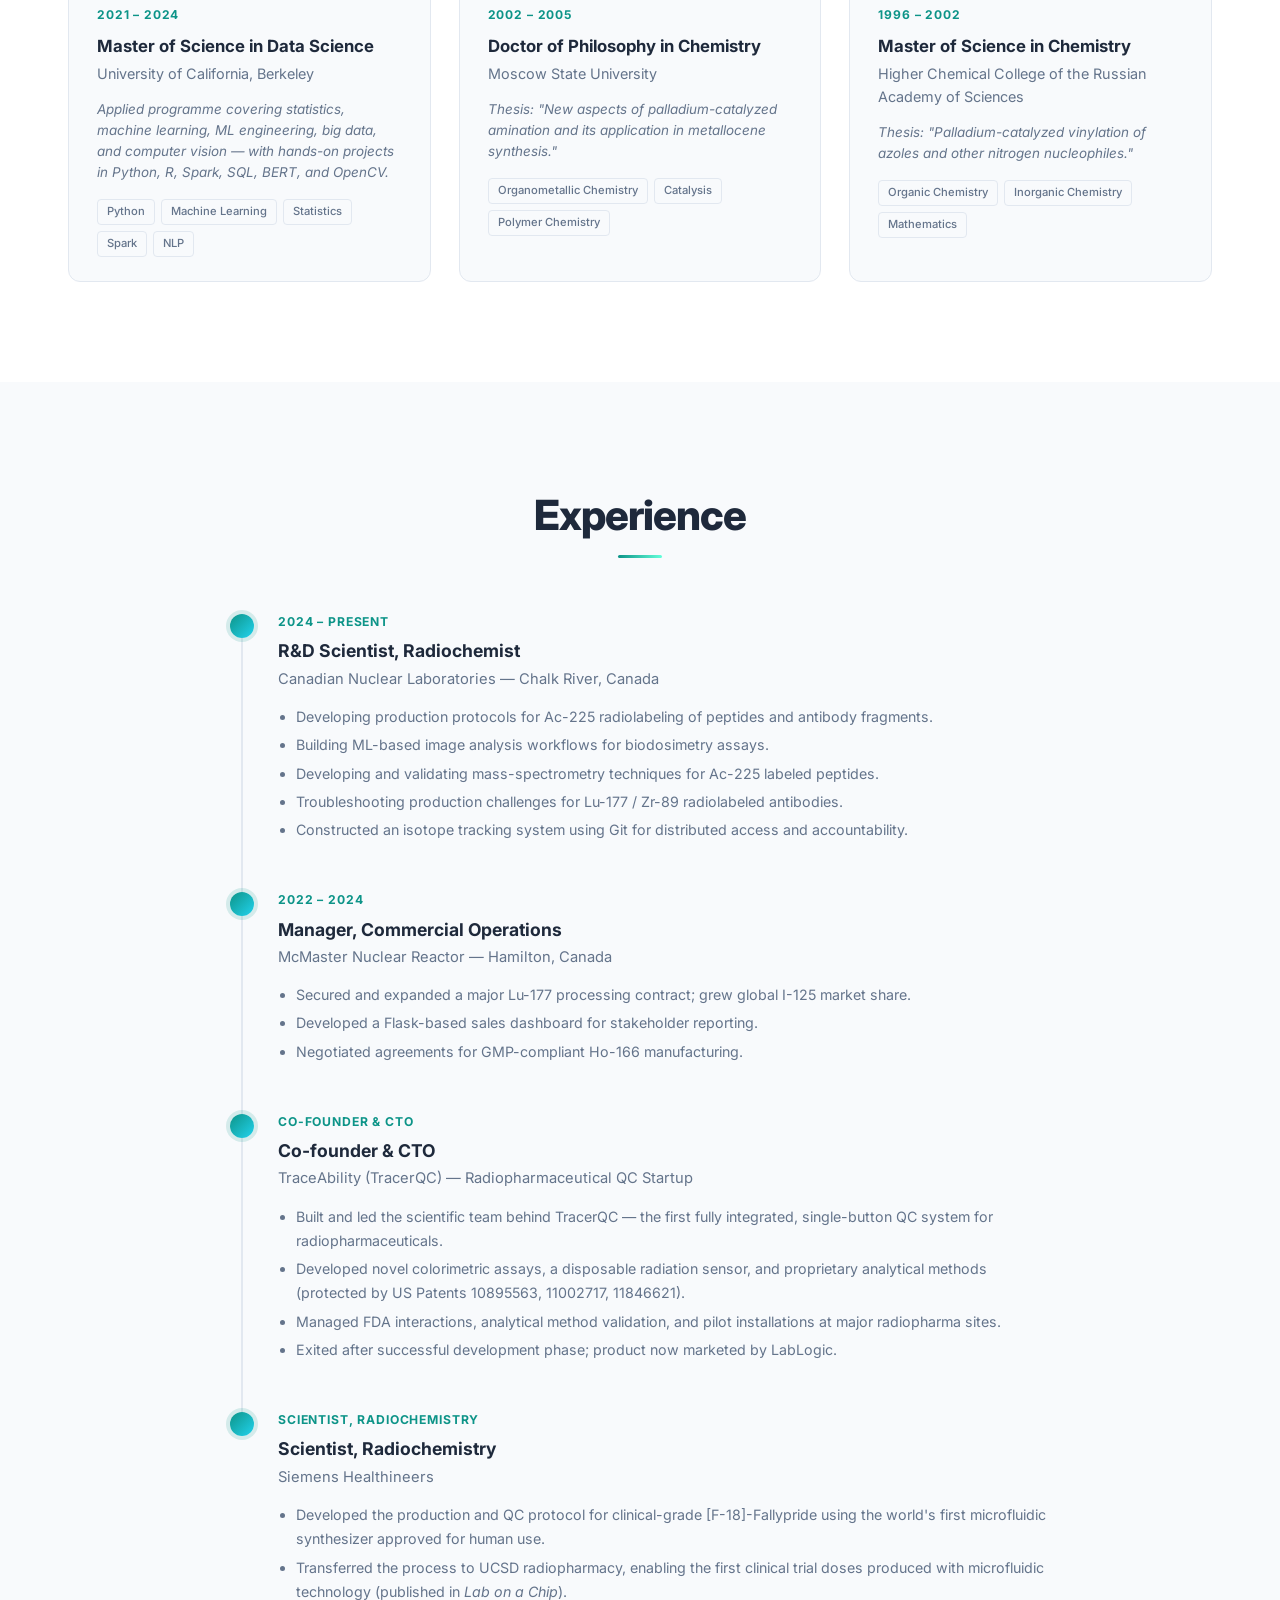
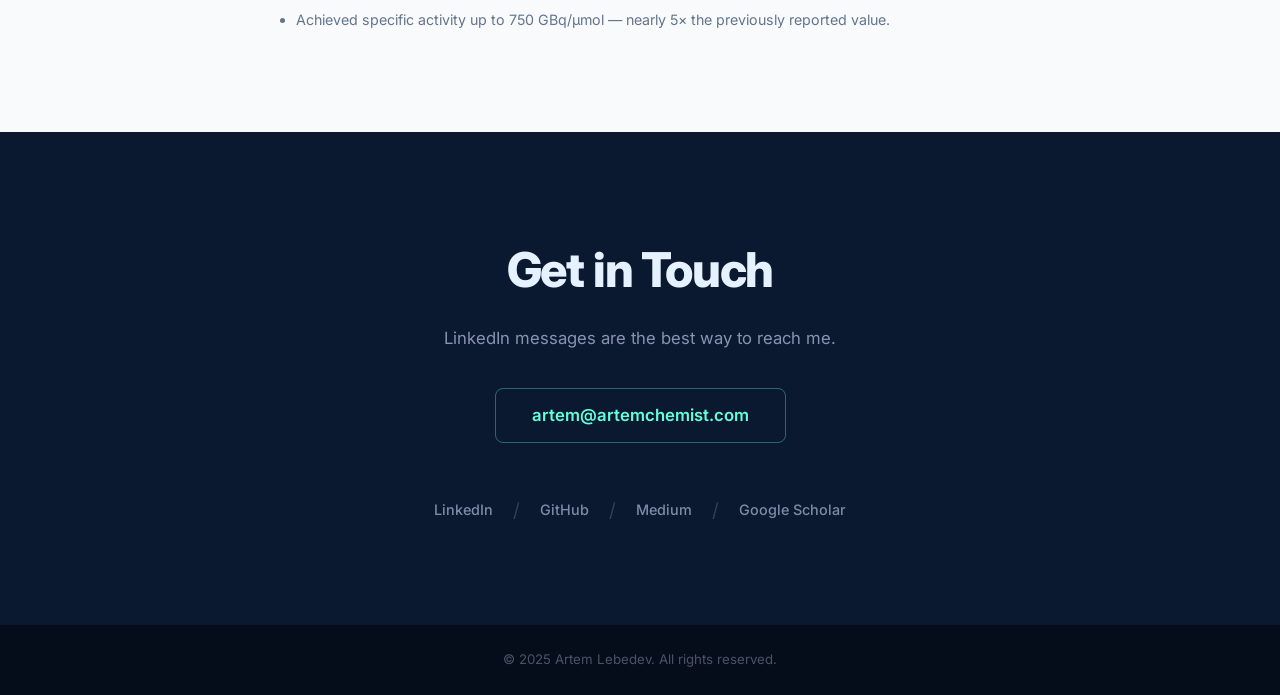
==== commit 84054c84: "Add hero photo and rename nav logo to Home Co-Authored-By: Claude Sonnet 4.6 <noreply@anthropic.com>" ====
--- a/index.html
+++ b/index.html
@@ -15,7 +15,7 @@
 <!-- ════════════════ NAV ════════════════════════════════════ -->
 <nav id="nav">
   <div class="nav-inner">
-    <a href="#hero" class="nav-logo">Artem Lebedev</a>
+    <a href="#hero" class="nav-logo">Home</a>
     <ul>
       <li><a href="#projects">Projects</a></li>
       <li><a href="#education">Education</a></li>
@@ -31,6 +31,7 @@
 <!-- ════════════════ HERO ═══════════════════════════════════ -->
 <section id="hero">
   <div class="hero-content">
+    <img src="Images/userpic 2021.jpg" alt="Artem Lebedev" class="hero-photo" />
     <p class="hero-tag">Data Scientist &nbsp;·&nbsp; Radiochemist &nbsp;·&nbsp; Entrepreneur</p>
     <h1>Artem<br>Lebedev</h1>
     <p class="hero-bio">
@@ -41,8 +42,8 @@
     <div class="hero-socials">
       <a href="https://www.linkedin.com/in/artemlebedev/" target="_blank" rel="noopener">LinkedIn</a>
       <a href="https://github.com/ArtemChemist" target="_blank" rel="noopener">GitHub</a>
-      <a href="#" title="Update with your Medium URL">Medium</a>
-      <a href="#" title="Update with your Google Scholar URL">Google Scholar</a>
+      <a href="https://medium.com/@lebedevfedora" target="_blank" rel="noopener">Medium</a>
+      <a href="https://scholar.google.ca/citations?hl=en&user=ybQleeAAAAAJ" target="_blank" rel="noopener">Google Scholar</a>
     </div>
     <a href="#projects" class="cta-btn">View My Work ↓</a>
   </div>
@@ -392,9 +393,9 @@
     <span class="sep">/</span>
     <a href="https://github.com/ArtemChemist" target="_blank" rel="noopener">GitHub</a>
     <span class="sep">/</span>
-    <a href="#" title="Update with your Medium URL">Medium</a>
+    <a href="https://medium.com/@lebedevfedora" target="_blank" rel="noopener">Medium</a>
     <span class="sep">/</span>
-    <a href="#" title="Update with your Google Scholar URL">Google Scholar</a>
+    <a href="https://scholar.google.ca/citations?hl=en&user=ybQleeAAAAAJ" target="_blank" rel="noopener">Google Scholar</a>
   </div>
 </section>
 
--- a/styles.css
+++ b/styles.css
@@ -105,6 +105,14 @@
   -webkit-mask-image: radial-gradient(ellipse at center, black 30%, transparent 80%);
 }
 .hero-content { position: relative; max-width: 700px; width: 100%; }
+.hero-photo {
+  width: 140px; height: 140px;
+  border-radius: 50%;
+  object-fit: cover;
+  margin: 0 auto 28px;
+  border: 3px solid rgba(100,255,218,.35);
+  box-shadow: 0 0 0 6px rgba(100,255,218,.08);
+}
 .hero-tag {
   display: inline-block;
   font-size: .78rem; font-weight: 600;
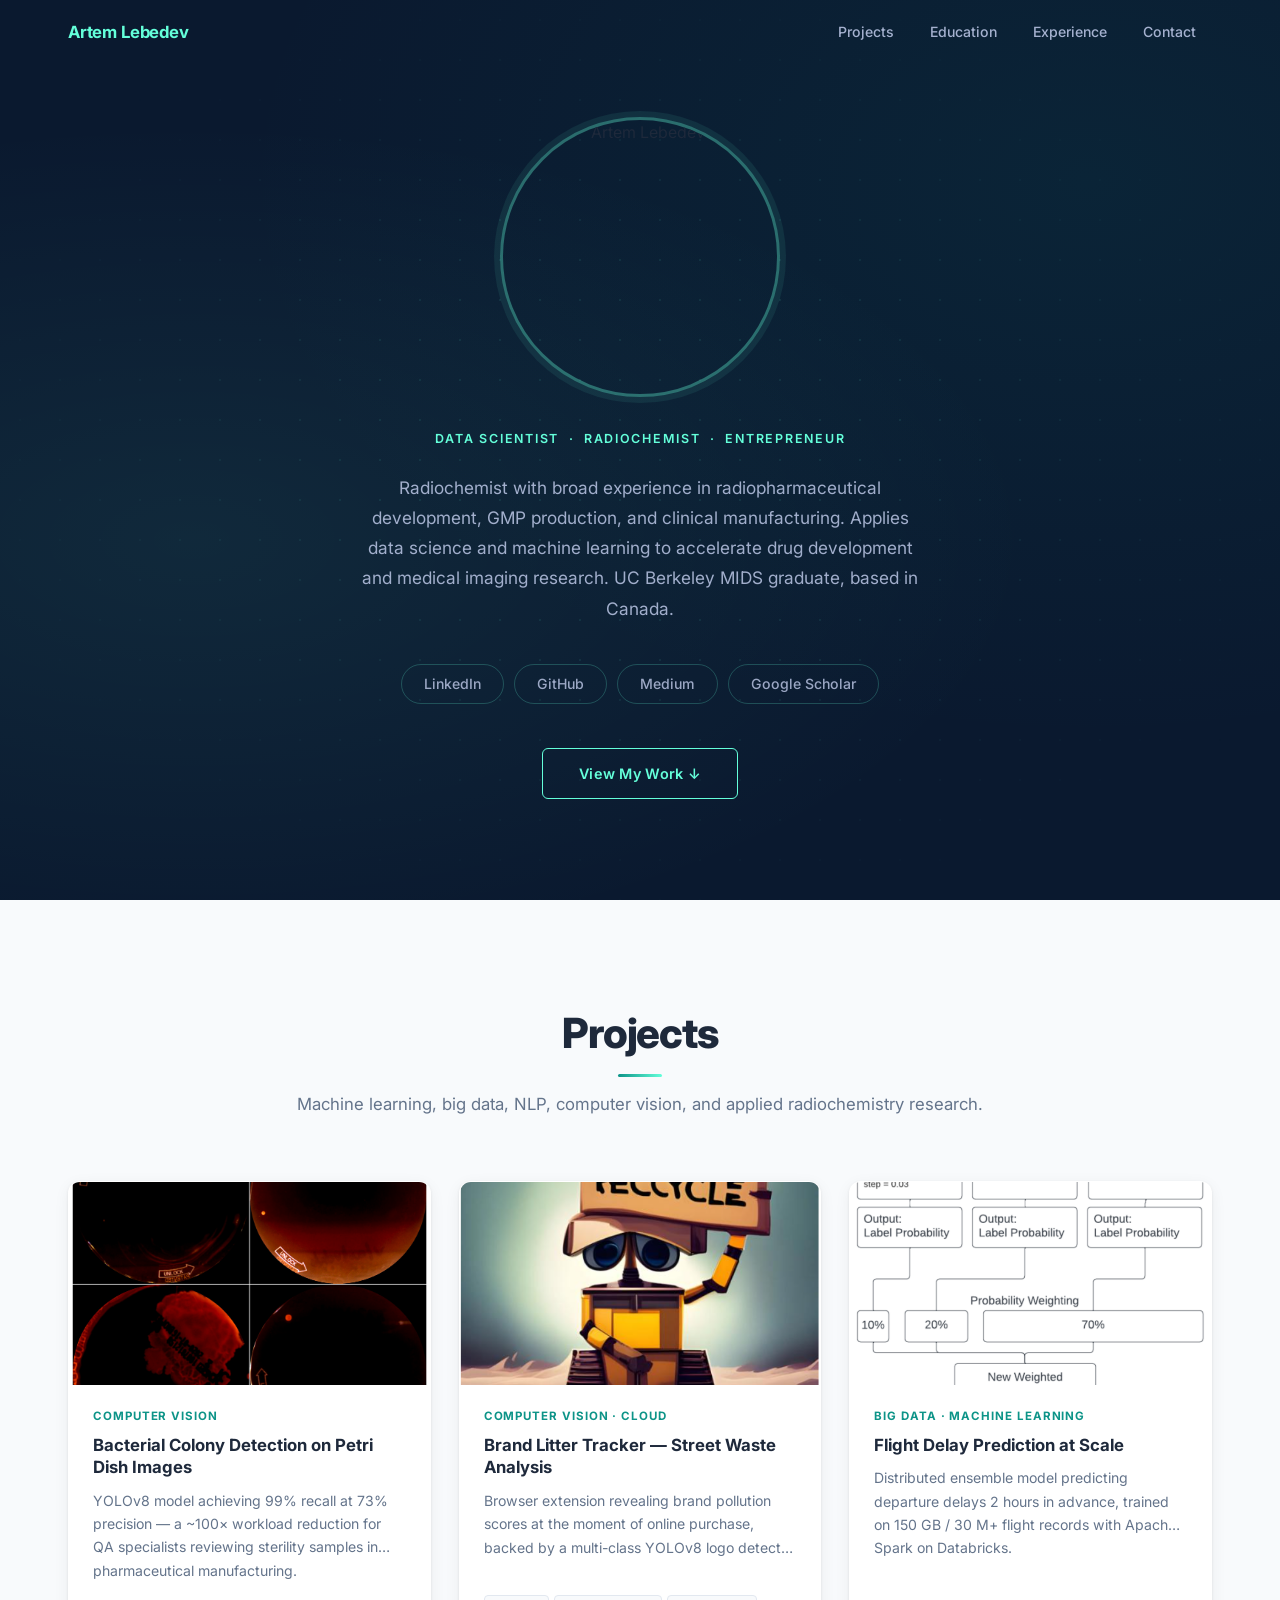
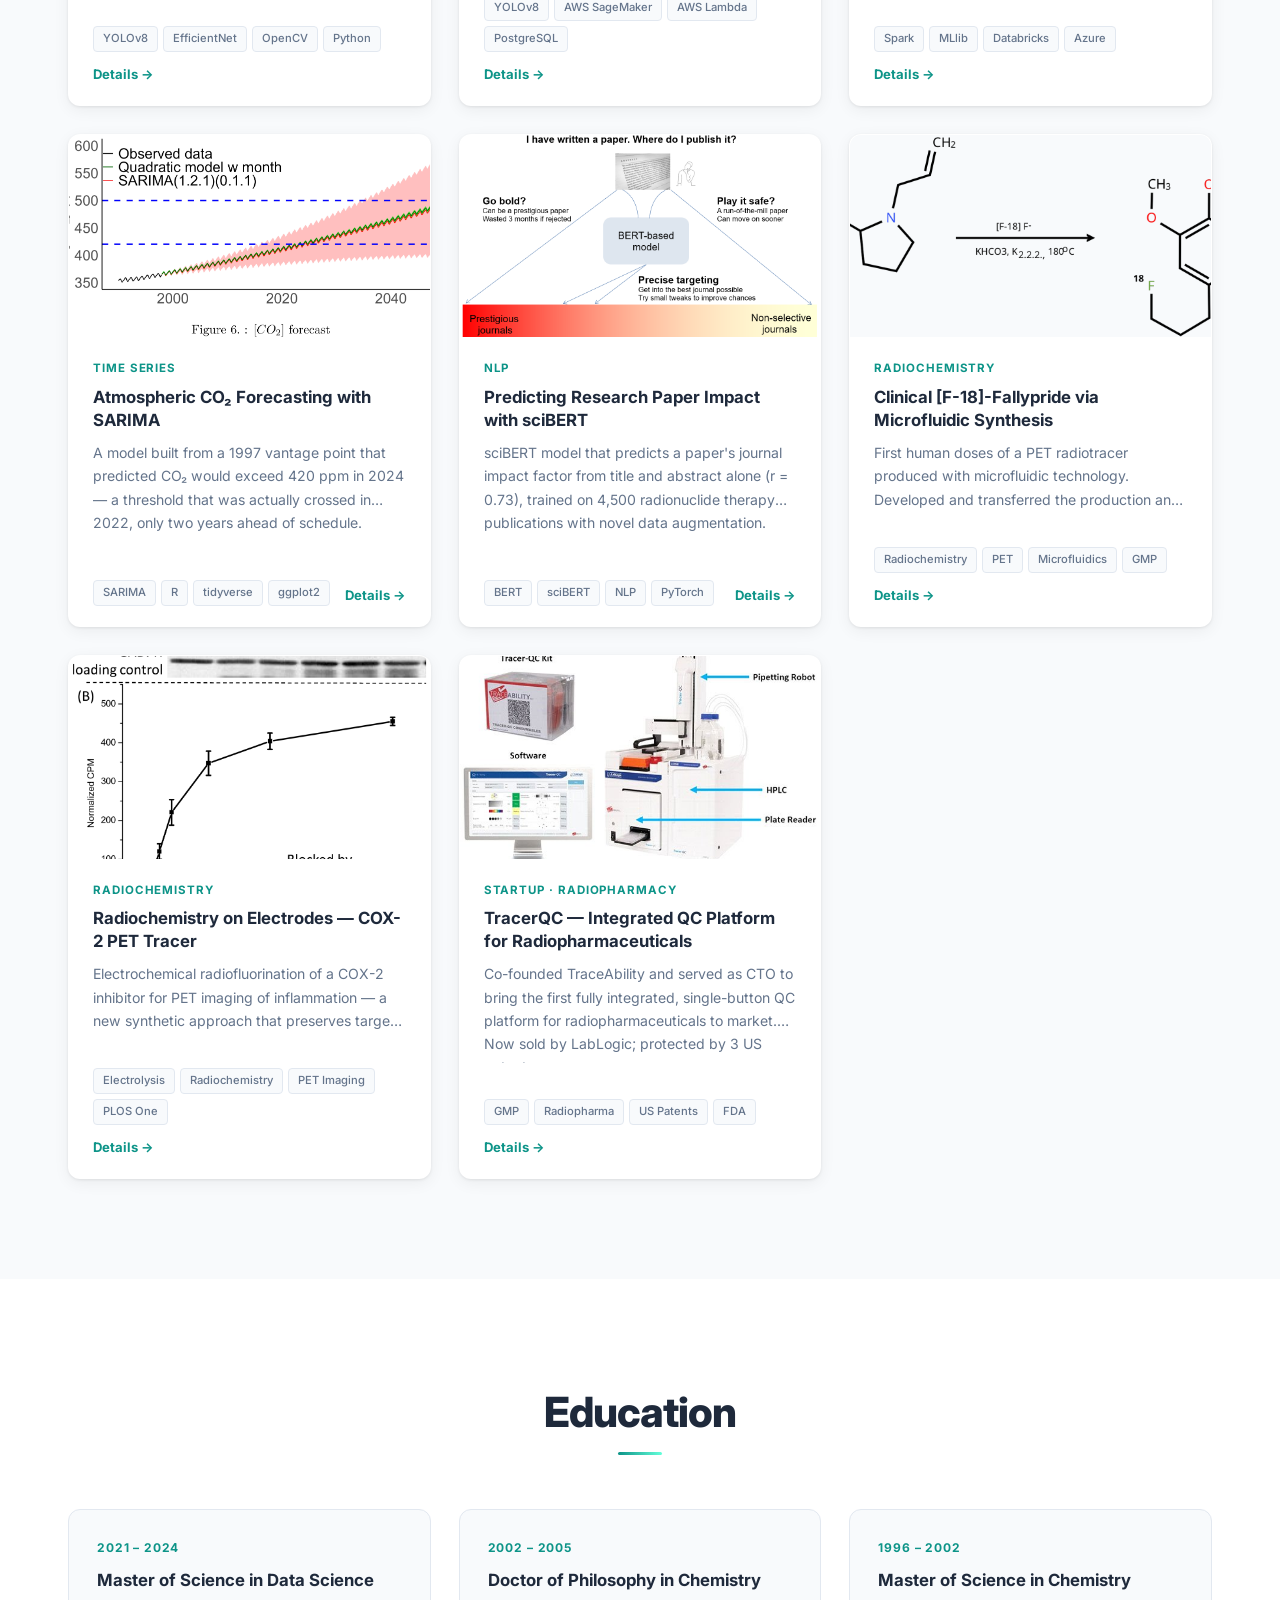
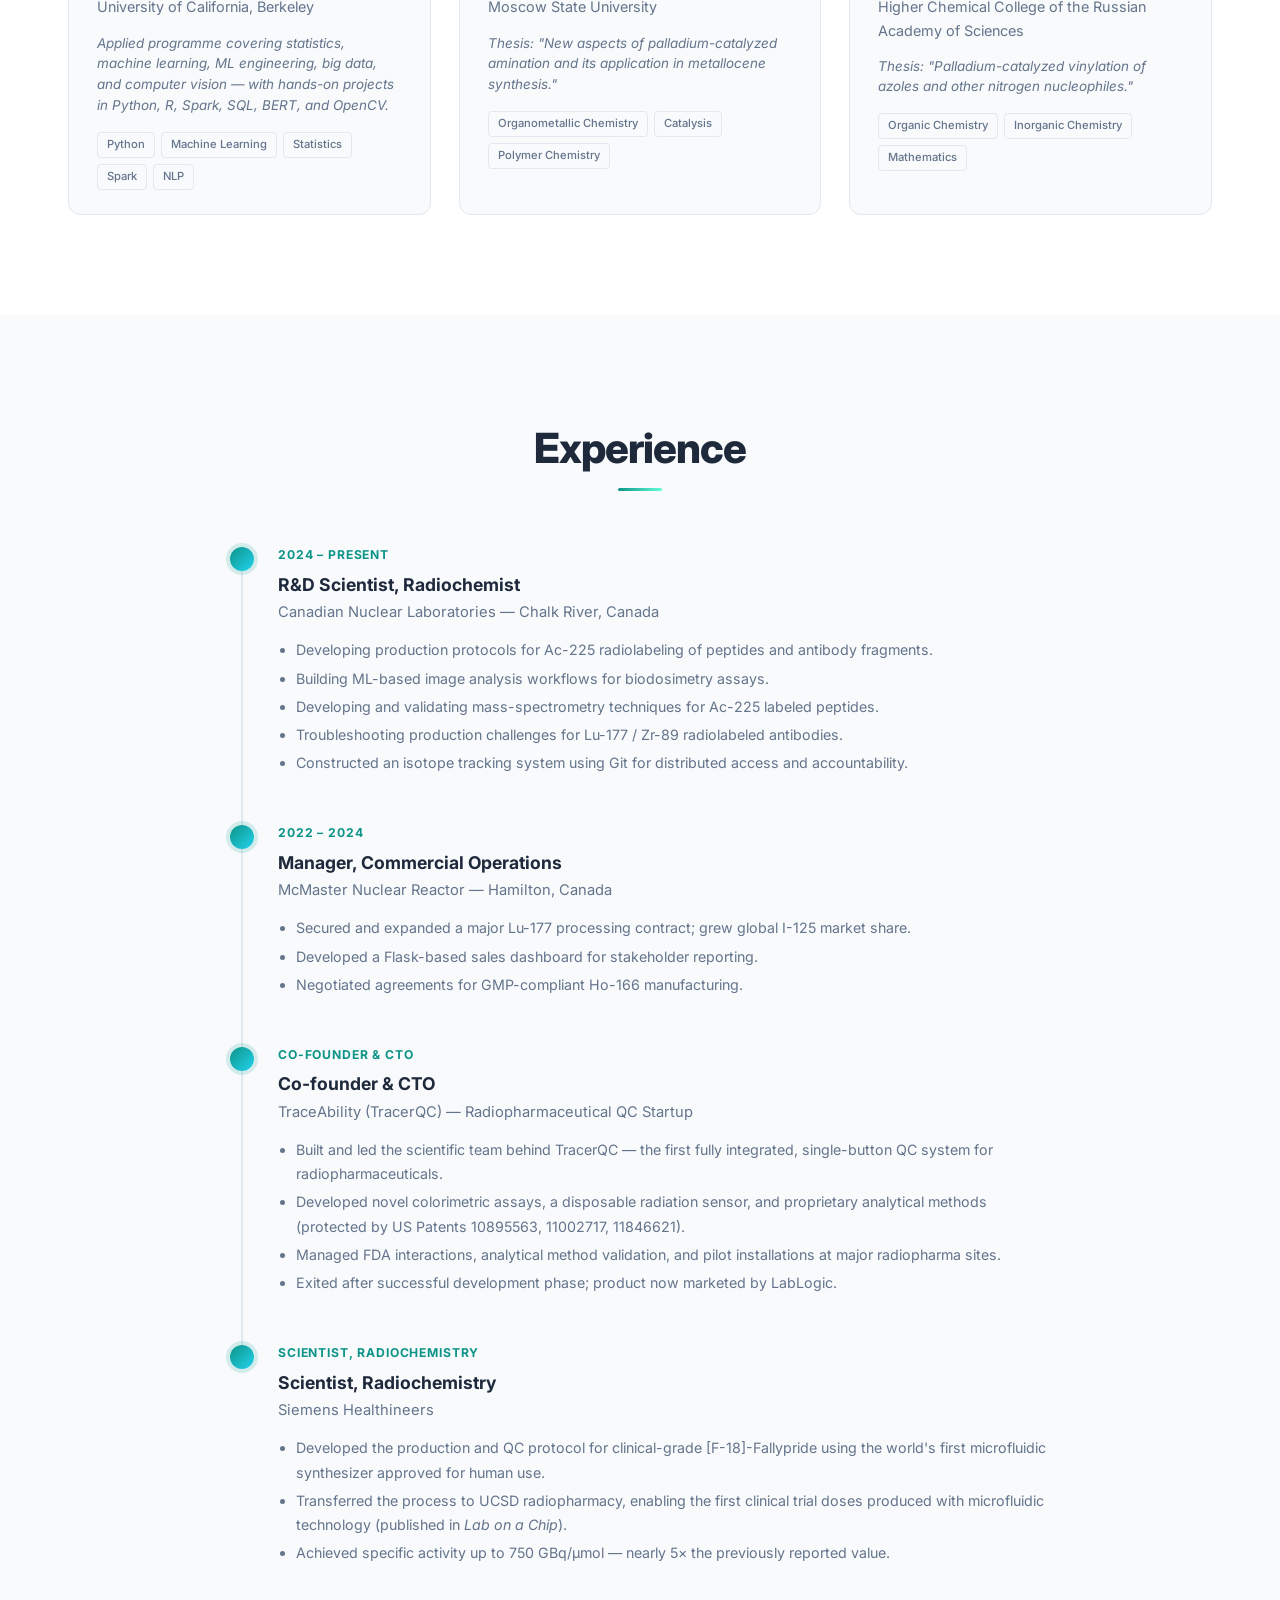
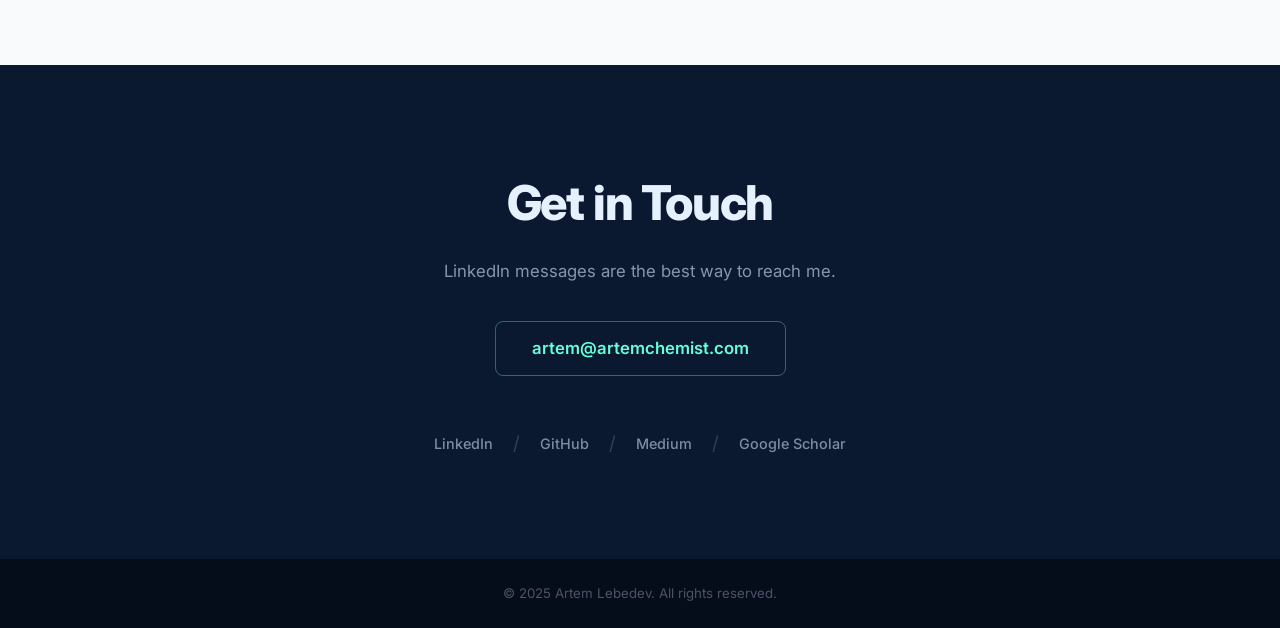
==== commit 41a5382b: "Refine hero section: remove oversized name, enlarge photo, reframe bio around radiochemistry, restor" ====
--- a/index.html
+++ b/index.html
@@ -15,7 +15,7 @@
 <!-- ════════════════ NAV ════════════════════════════════════ -->
 <nav id="nav">
   <div class="nav-inner">
-    <a href="#hero" class="nav-logo">Home</a>
+    <a href="#hero" class="nav-logo">Artem Lebedev</a>
     <ul>
       <li><a href="#projects">Projects</a></li>
       <li><a href="#education">Education</a></li>
@@ -33,11 +33,10 @@
   <div class="hero-content">
     <img src="Images/userpic 2021.jpg" alt="Artem Lebedev" class="hero-photo" />
     <p class="hero-tag">Data Scientist &nbsp;·&nbsp; Radiochemist &nbsp;·&nbsp; Entrepreneur</p>
-    <h1>Artem<br>Lebedev</h1>
     <p class="hero-bio">
-      Data scientist with deep roots in life science, chemistry, and GMP production.
-      Passionate about applying machine learning to medical imaging, drug development,
-      and clinical manufacturing. UC Berkeley MIDS graduate, based in Canada.
+      Radiochemist with broad experience in radiopharmaceutical development, GMP production,
+      and clinical manufacturing. Applies data science and machine learning to accelerate
+      drug development and medical imaging research. UC Berkeley MIDS graduate, based in Canada.
     </p>
     <div class="hero-socials">
       <a href="https://www.linkedin.com/in/artemlebedev/" target="_blank" rel="noopener">LinkedIn</a>
--- a/styles.css
+++ b/styles.css
@@ -106,7 +106,7 @@
 }
 .hero-content { position: relative; max-width: 700px; width: 100%; }
 .hero-photo {
-  width: 140px; height: 140px;
+  width: 280px; height: 280px;
   border-radius: 50%;
   object-fit: cover;
   margin: 0 auto 28px;
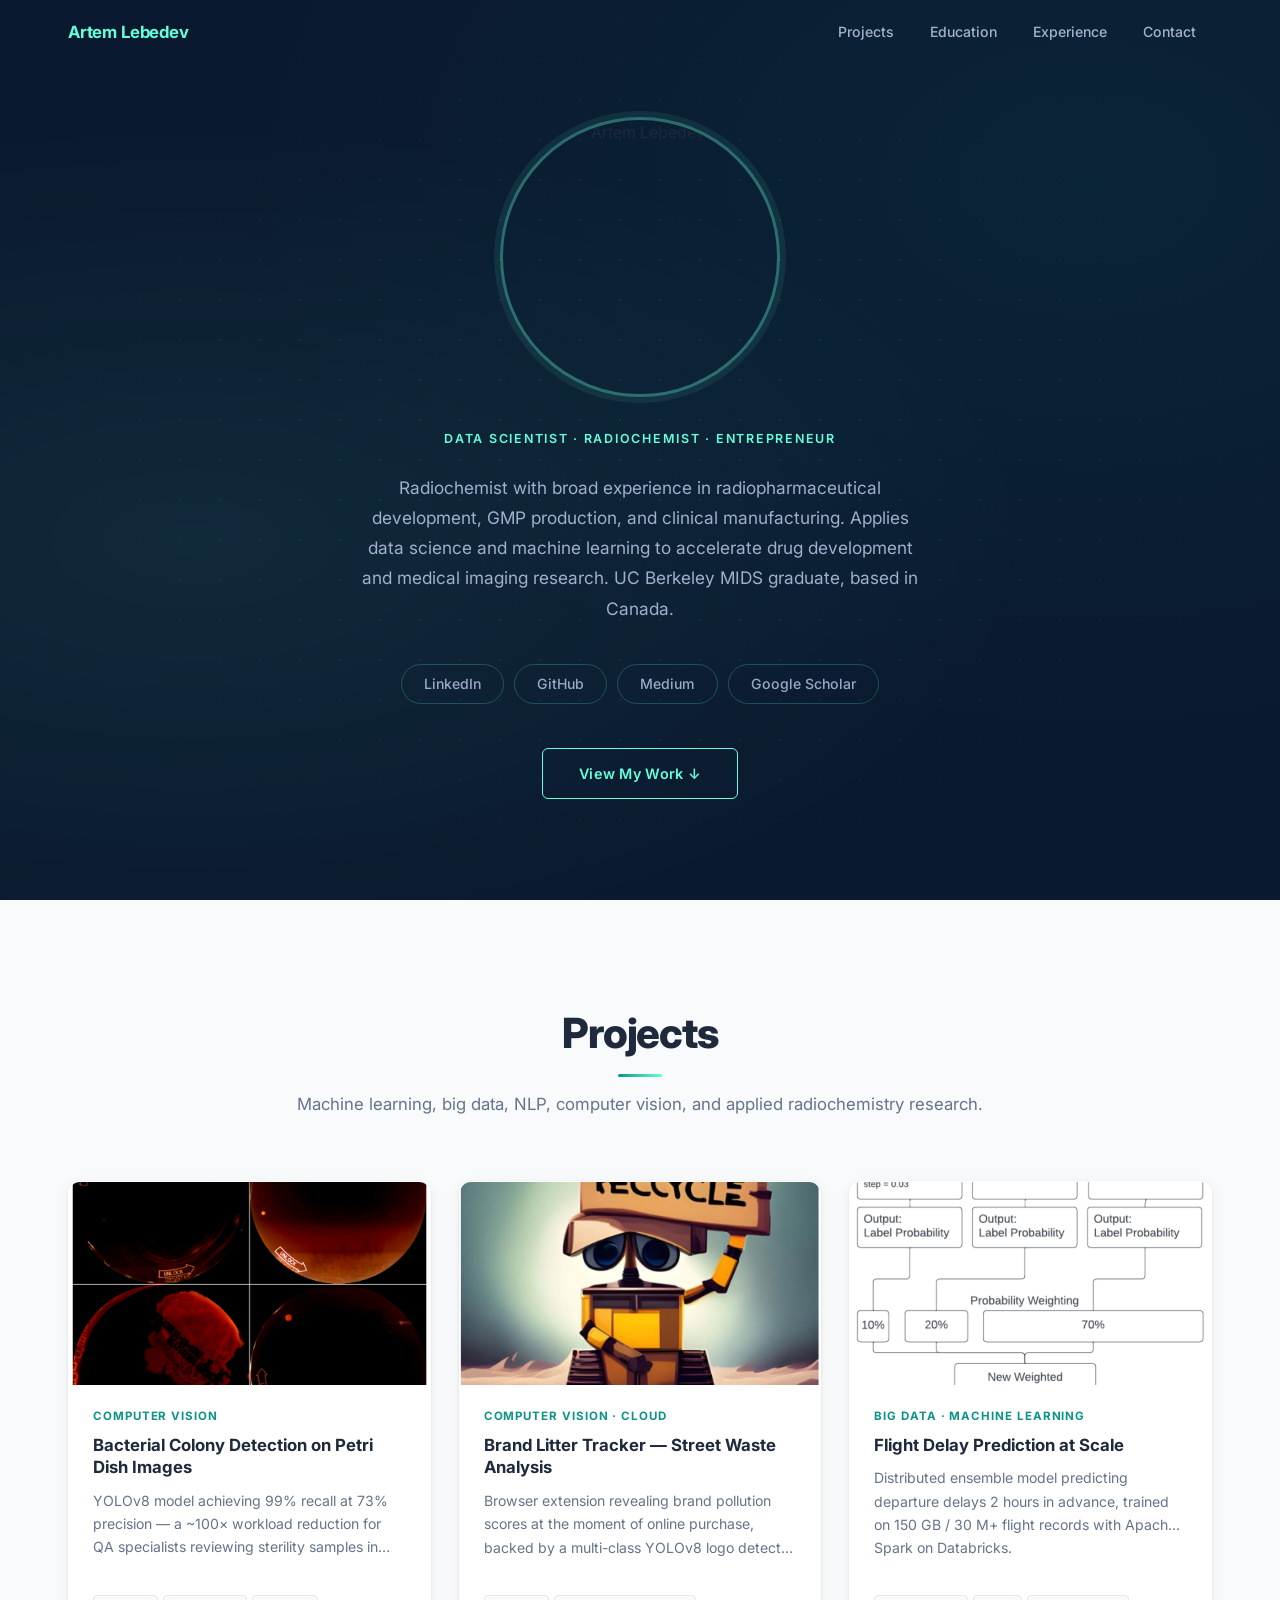
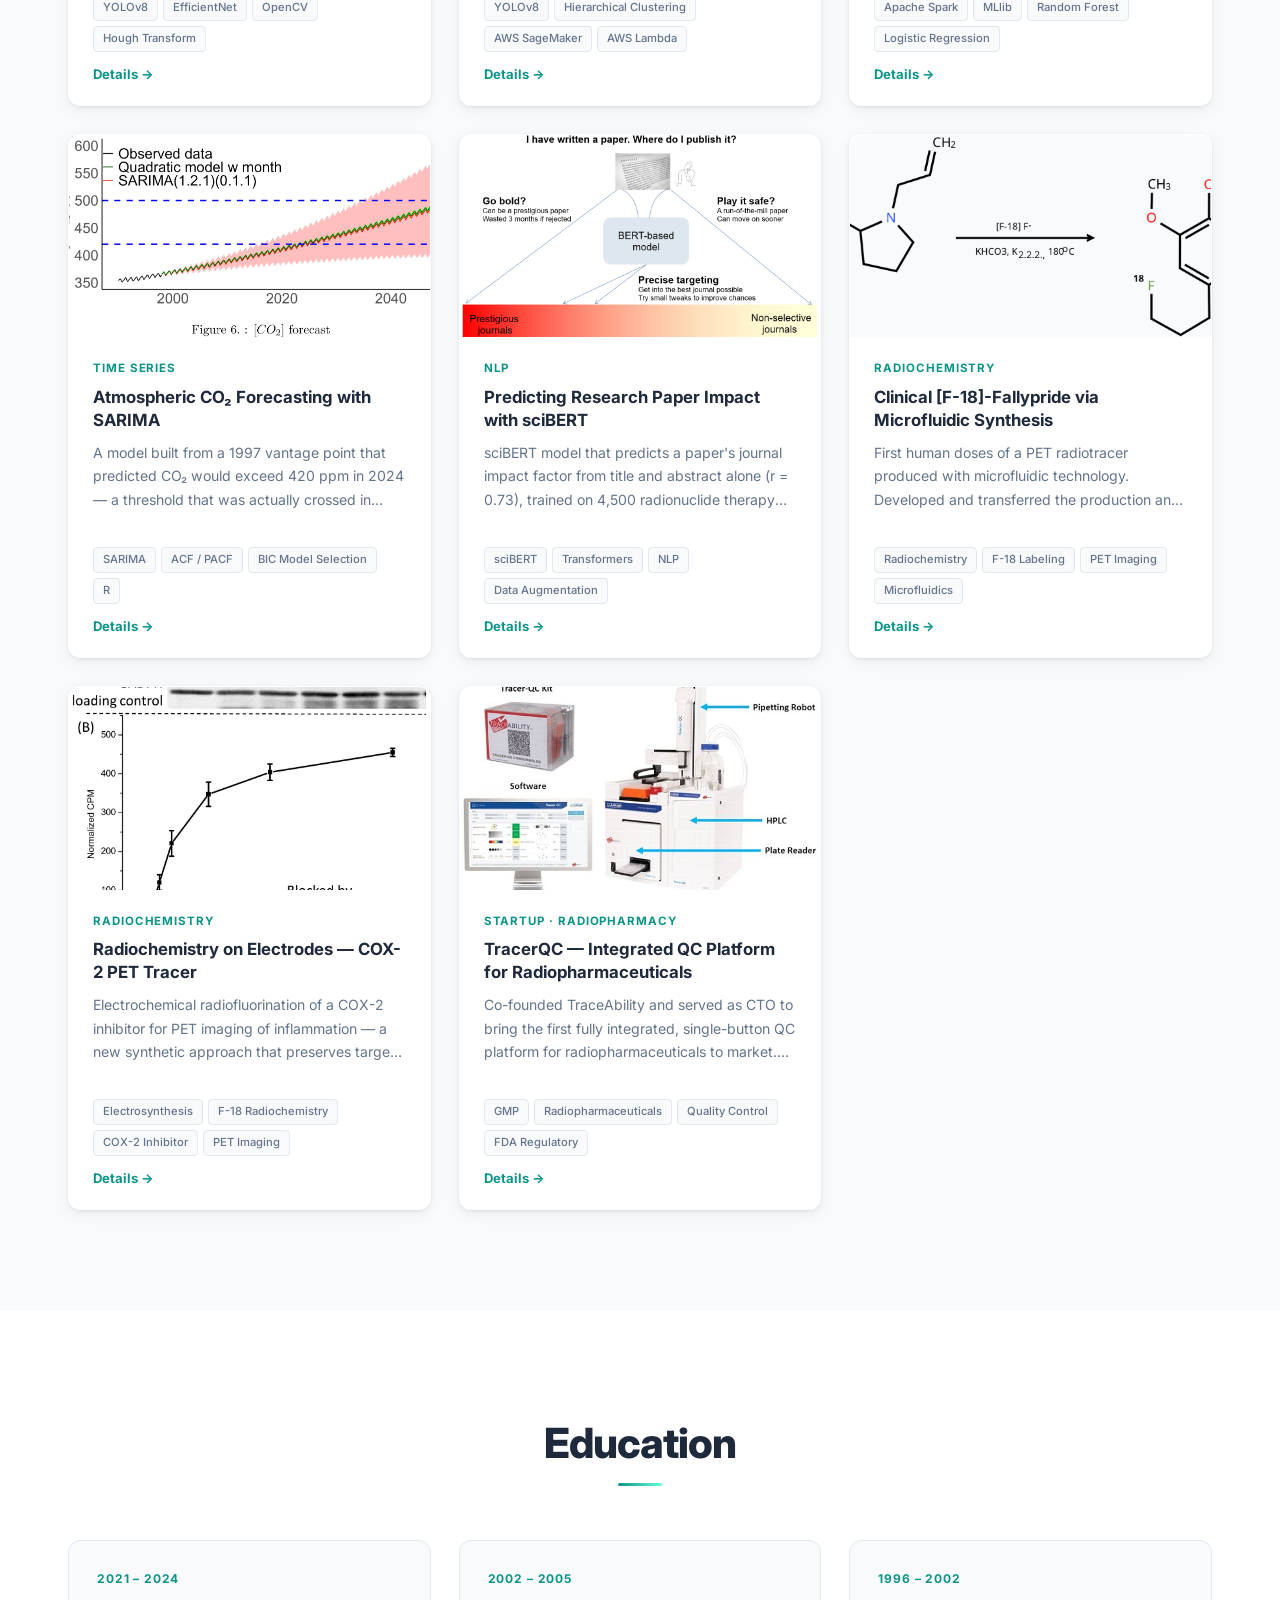
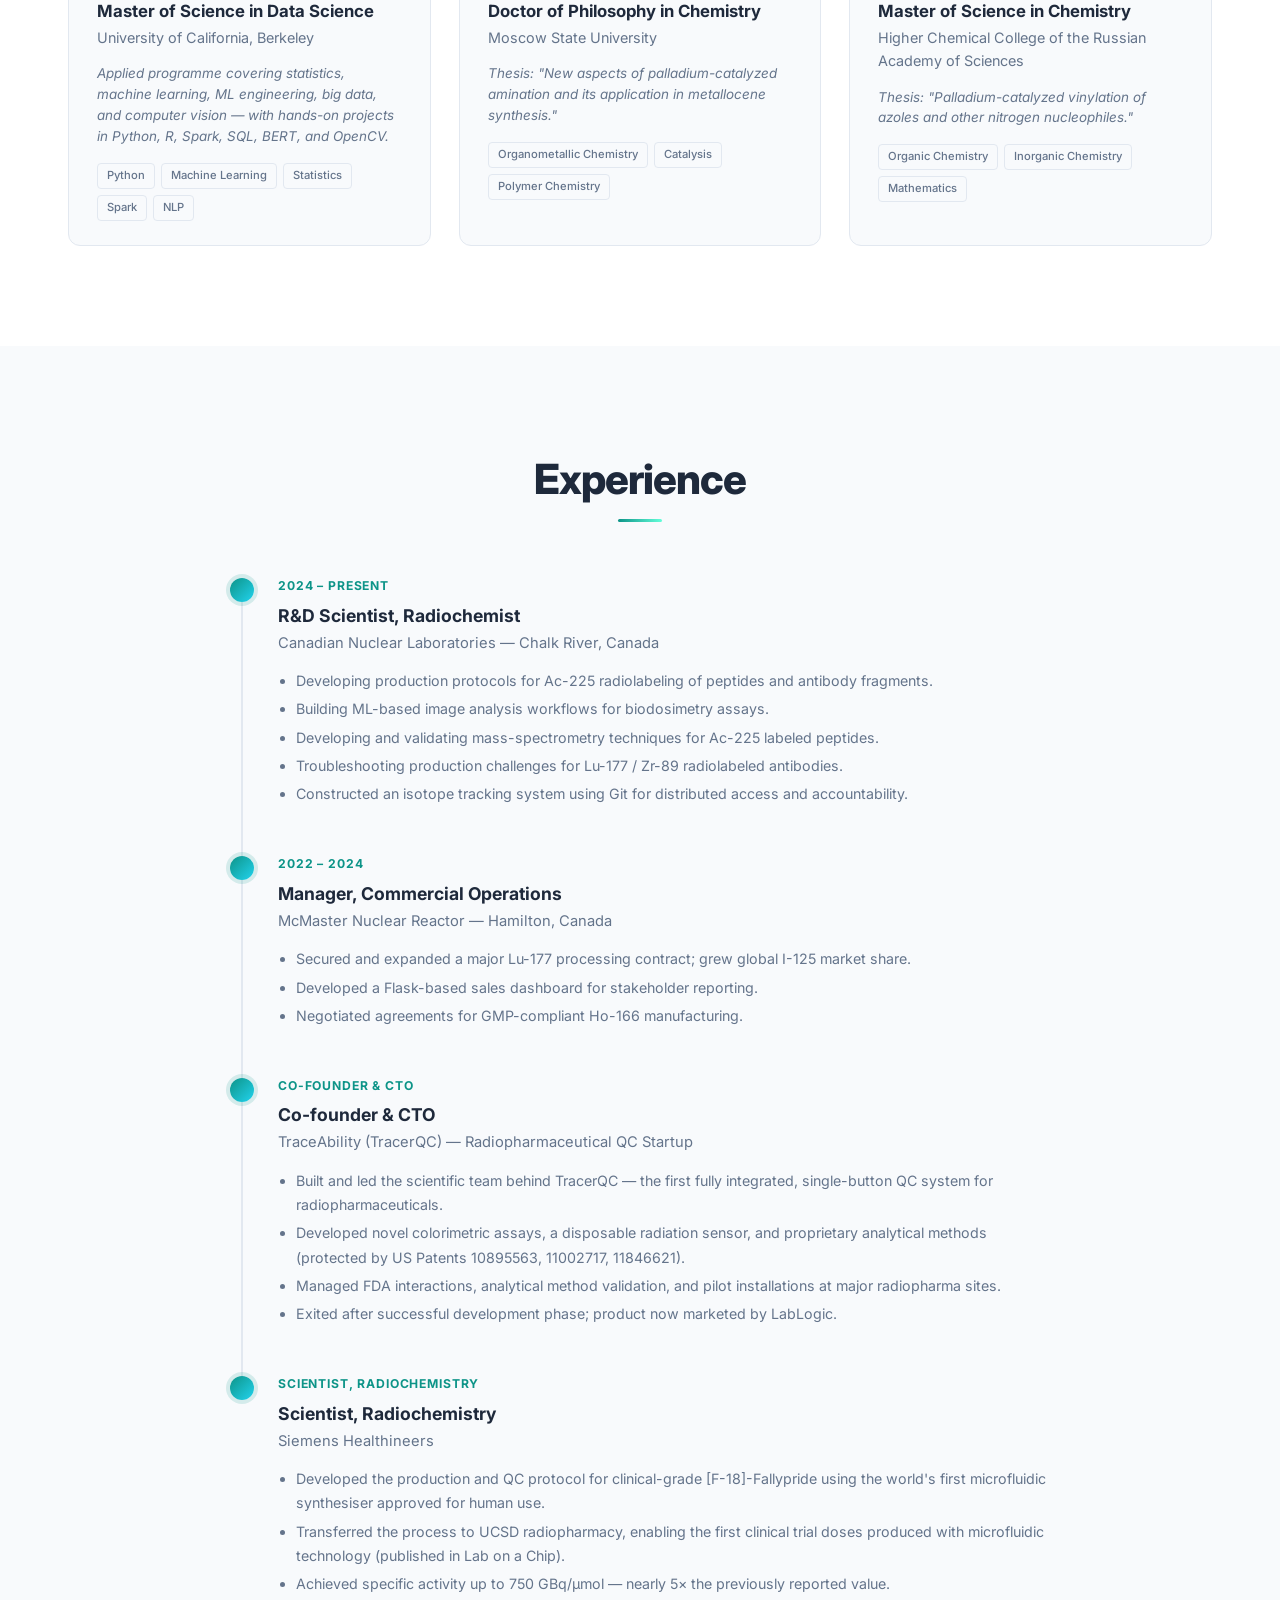
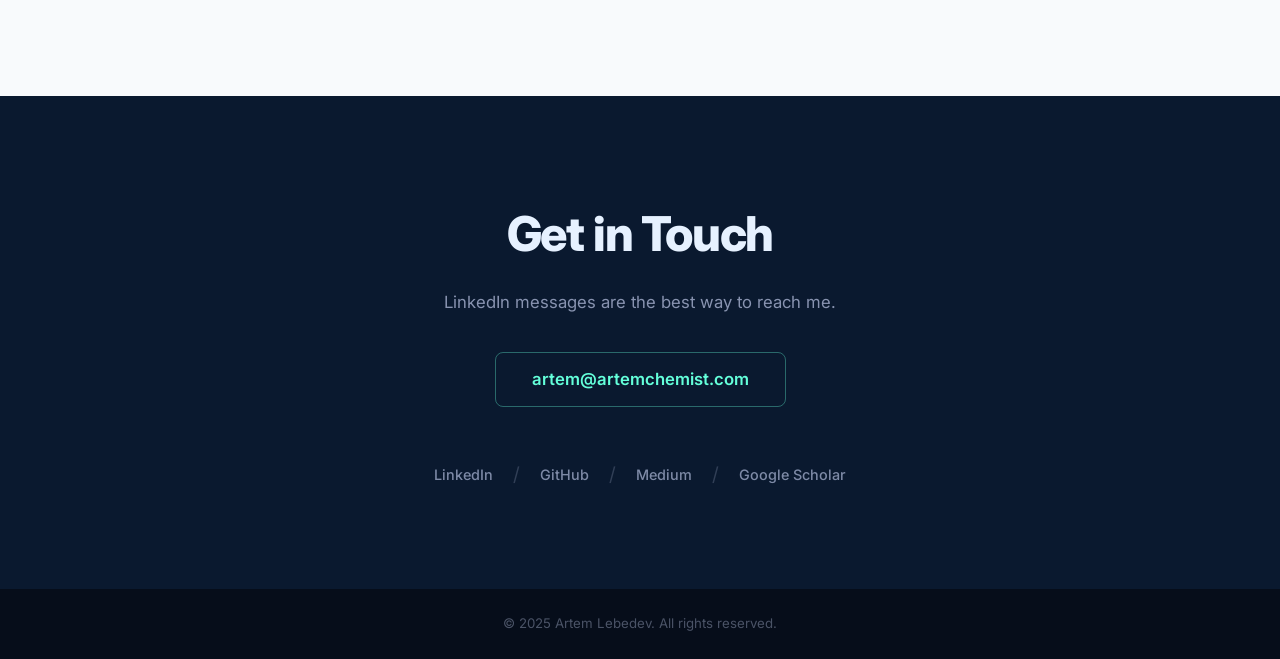
==== commit 5abaa170: "Split content into content.js for easier editing All project descriptions, education, and experience" ====
--- a/index.html
+++ b/index.html
@@ -4,7 +4,7 @@
   <meta charset="UTF-8" />
   <meta name="viewport" content="width=device-width, initial-scale=1.0" />
   <title>Artem Lebedev — Data Scientist &amp; Radiochemist</title>
-  <meta name="description" content="Portfolio of Artem Lebedev — data scientist with expertise in life science, radiochemistry, machine learning and GMP production." />
+  <meta name="description" content="Portfolio of Artem Lebedev — radiochemist and data scientist with expertise in radiopharmaceutical development, GMP production, and machine learning." />
   <link rel="preconnect" href="https://fonts.googleapis.com" />
   <link rel="preconnect" href="https://fonts.gstatic.com" crossorigin />
   <link href="https://fonts.googleapis.com/css2?family=Inter:wght@300;400;500;600;700;800&display=swap" rel="stylesheet" />
@@ -32,16 +32,12 @@
 <section id="hero">
   <div class="hero-content">
     <img src="Images/userpic 2021.jpg" alt="Artem Lebedev" class="hero-photo" />
-    <p class="hero-tag">Data Scientist &nbsp;·&nbsp; Radiochemist &nbsp;·&nbsp; Entrepreneur</p>
-    <p class="hero-bio">
-      Radiochemist with broad experience in radiopharmaceutical development, GMP production,
-      and clinical manufacturing. Applies data science and machine learning to accelerate
-      drug development and medical imaging research. UC Berkeley MIDS graduate, based in Canada.
-    </p>
+    <p class="hero-tag"></p><!-- filled by script.js -->
+    <p class="hero-bio"></p><!-- filled by script.js -->
     <div class="hero-socials">
       <a href="https://www.linkedin.com/in/artemlebedev/" target="_blank" rel="noopener">LinkedIn</a>
-      <a href="https://github.com/ArtemChemist" target="_blank" rel="noopener">GitHub</a>
-      <a href="https://medium.com/@lebedevfedora" target="_blank" rel="noopener">Medium</a>
+      <a href="https://github.com/ArtemChemist"           target="_blank" rel="noopener">GitHub</a>
+      <a href="https://medium.com/@lebedevfedora"         target="_blank" rel="noopener">Medium</a>
       <a href="https://scholar.google.ca/citations?hl=en&user=ybQleeAAAAAJ" target="_blank" rel="noopener">Google Scholar</a>
     </div>
     <a href="#projects" class="cta-btn">View My Work ↓</a>
@@ -55,204 +51,7 @@
       <h2>Projects</h2>
       <p>Machine learning, big data, NLP, computer vision, and applied radiochemistry research.</p>
     </header>
-    <div class="projects-grid">
-
-      <!-- 1 · Bacterial Colony Detection -->
-      <article class="project-card fu" data-modal="colonies">
-        <div class="card-img">
-          <img src="Projects/Project - plates/processed.png" alt="Petri dish colony detection" loading="lazy" />
-        </div>
-        <div class="card-body">
-          <span class="card-cat">Computer Vision</span>
-          <h3>Bacterial Colony Detection on Petri Dish Images</h3>
-          <p class="card-desc">
-            YOLOv8 model achieving 99% recall at 73% precision — a ~100× workload reduction
-            for QA specialists reviewing sterility samples in pharmaceutical manufacturing.
-          </p>
-        </div>
-        <div class="card-footer">
-          <div class="tag-row">
-            <span class="tag">YOLOv8</span>
-            <span class="tag">EfficientNet</span>
-            <span class="tag">OpenCV</span>
-            <span class="tag">Python</span>
-          </div>
-          <span class="read-more">Details →</span>
-        </div>
-      </article>
-
-      <!-- 2 · Brand Litter Tracker -->
-      <article class="project-card fu" data-modal="litter">
-        <div class="card-img">
-          <img src="Projects/Project - recycle/Wolee.PNG" alt="Brand litter browser extension" loading="lazy" />
-        </div>
-        <div class="card-body">
-          <span class="card-cat">Computer Vision · Cloud</span>
-          <h3>Brand Litter Tracker — Street Waste Analysis</h3>
-          <p class="card-desc">
-            Browser extension revealing brand pollution scores at the moment of online purchase,
-            backed by a multi-class YOLOv8 logo detector trained on 27,000 street-litter images.
-            UC Berkeley MIDS Capstone.
-          </p>
-        </div>
-        <div class="card-footer">
-          <div class="tag-row">
-            <span class="tag">YOLOv8</span>
-            <span class="tag">AWS SageMaker</span>
-            <span class="tag">AWS Lambda</span>
-            <span class="tag">PostgreSQL</span>
-          </div>
-          <span class="read-more">Details →</span>
-        </div>
-      </article>
-
-      <!-- 3 · Flight Delay Prediction -->
-      <article class="project-card fu" data-modal="delays">
-        <div class="card-img">
-          <img src="Projects/Project - delays/Final pipeline.png" alt="Flight delay ML pipeline" loading="lazy" />
-        </div>
-        <div class="card-body">
-          <span class="card-cat">Big Data · Machine Learning</span>
-          <h3>Flight Delay Prediction at Scale</h3>
-          <p class="card-desc">
-            Distributed ensemble model predicting departure delays 2 hours in advance,
-            trained on 150 GB / 30 M+ flight records with Apache Spark on Databricks.
-          </p>
-        </div>
-        <div class="card-footer">
-          <div class="tag-row">
-            <span class="tag">Spark</span>
-            <span class="tag">MLlib</span>
-            <span class="tag">Databricks</span>
-            <span class="tag">Azure</span>
-          </div>
-          <span class="read-more">Details →</span>
-        </div>
-      </article>
-
-      <!-- 4 · CO₂ Forecasting -->
-      <article class="project-card fu" data-modal="co2">
-        <div class="card-img">
-          <img src="Projects/Project - CO2/SARIMA forecast.png" alt="CO2 SARIMA forecast" loading="lazy" />
-        </div>
-        <div class="card-body">
-          <span class="card-cat">Time Series</span>
-          <h3>Atmospheric CO₂ Forecasting with SARIMA</h3>
-          <p class="card-desc">
-            A model built from a 1997 vantage point that predicted CO₂ would exceed 420 ppm in 2024
-            — a threshold that was actually crossed in 2022, only two years ahead of schedule.
-          </p>
-        </div>
-        <div class="card-footer">
-          <div class="tag-row">
-            <span class="tag">SARIMA</span>
-            <span class="tag">R</span>
-            <span class="tag">tidyverse</span>
-            <span class="tag">ggplot2</span>
-          </div>
-          <span class="read-more">Details →</span>
-        </div>
-      </article>
-
-      <!-- 5 · Research Paper Impact Predictor -->
-      <article class="project-card fu" data-modal="abstracts">
-        <div class="card-img">
-          <img src="Projects/Project - abstracts/Main+Image.PNG" alt="BERT paper impact predictor" loading="lazy" />
-        </div>
-        <div class="card-body">
-          <span class="card-cat">NLP</span>
-          <h3>Predicting Research Paper Impact with sciBERT</h3>
-          <p class="card-desc">
-            sciBERT model that predicts a paper's journal impact factor from title and abstract alone
-            (r = 0.73), trained on 4,500 radionuclide therapy publications with novel data augmentation.
-          </p>
-        </div>
-        <div class="card-footer">
-          <div class="tag-row">
-            <span class="tag">BERT</span>
-            <span class="tag">sciBERT</span>
-            <span class="tag">NLP</span>
-            <span class="tag">PyTorch</span>
-          </div>
-          <span class="read-more">Details →</span>
-        </div>
-      </article>
-
-      <!-- 6 · Fallypride Microfluidics -->
-      <article class="project-card fu" data-modal="fallypride">
-        <div class="card-img">
-          <img src="Projects/Project - Fallypride/Fallypride.png" alt="Fallypride microfluidic synthesis" loading="lazy" />
-        </div>
-        <div class="card-body">
-          <span class="card-cat">Radiochemistry</span>
-          <h3>Clinical [F-18]-Fallypride via Microfluidic Synthesis</h3>
-          <p class="card-desc">
-            First human doses of a PET radiotracer produced with microfluidic technology.
-            Developed and transferred the production and QC protocol to UCSD for clinical trial use.
-            Published in <em>Lab on a Chip</em>.
-          </p>
-        </div>
-        <div class="card-footer">
-          <div class="tag-row">
-            <span class="tag">Radiochemistry</span>
-            <span class="tag">PET</span>
-            <span class="tag">Microfluidics</span>
-            <span class="tag">GMP</span>
-          </div>
-          <span class="read-more">Details →</span>
-        </div>
-      </article>
-
-      <!-- 7 · COX-2 Tracer -->
-      <article class="project-card fu" data-modal="cox2">
-        <div class="card-img">
-          <img src="Projects/Project - COX-2/in+vitro.png" alt="COX-2 in vitro validation" loading="lazy" />
-        </div>
-        <div class="card-body">
-          <span class="card-cat">Radiochemistry</span>
-          <h3>Radiochemistry on Electrodes — COX-2 PET Tracer</h3>
-          <p class="card-desc">
-            Electrochemical radiofluorination of a COX-2 inhibitor for PET imaging of inflammation —
-            a new synthetic approach that preserves target-binding affinity. Published in <em>PLOS One</em>.
-          </p>
-        </div>
-        <div class="card-footer">
-          <div class="tag-row">
-            <span class="tag">Electrolysis</span>
-            <span class="tag">Radiochemistry</span>
-            <span class="tag">PET Imaging</span>
-            <span class="tag">PLOS One</span>
-          </div>
-          <span class="read-more">Details →</span>
-        </div>
-      </article>
-
-      <!-- 8 · TracerQC -->
-      <article class="project-card fu" data-modal="tracerqc">
-        <div class="card-img">
-          <img src="Projects/Project - TracerQC/trace-qc.jpg" alt="TracerQC device" loading="lazy" />
-        </div>
-        <div class="card-body">
-          <span class="card-cat">Startup · Radiopharmacy</span>
-          <h3>TracerQC — Integrated QC Platform for Radiopharmaceuticals</h3>
-          <p class="card-desc">
-            Co-founded TraceAbility and served as CTO to bring the first fully integrated,
-            single-button QC platform for radiopharmaceuticals to market.
-            Now sold by LabLogic; protected by 3 US patents.
-          </p>
-        </div>
-        <div class="card-footer">
-          <div class="tag-row">
-            <span class="tag">GMP</span>
-            <span class="tag">Radiopharma</span>
-            <span class="tag">US Patents</span>
-            <span class="tag">FDA</span>
-          </div>
-          <span class="read-more">Details →</span>
-        </div>
-      </article>
-
-    </div><!-- /projects-grid -->
+    <div class="projects-grid"></div><!-- filled by script.js -->
   </div>
 </section>
 
@@ -262,47 +61,7 @@
     <header class="section-header">
       <h2>Education</h2>
     </header>
-    <div class="edu-grid">
-
-      <div class="edu-card fu">
-        <div class="edu-year">2021 – 2024</div>
-        <h3>Master of Science in Data Science</h3>
-        <p class="edu-inst">University of California, Berkeley</p>
-        <p class="edu-thesis">Applied programme covering statistics, machine learning, ML engineering, big data, and computer vision — with hands-on projects in Python, R, Spark, SQL, BERT, and OpenCV.</p>
-        <div class="edu-tags">
-          <span class="tag">Python</span>
-          <span class="tag">Machine Learning</span>
-          <span class="tag">Statistics</span>
-          <span class="tag">Spark</span>
-          <span class="tag">NLP</span>
-        </div>
-      </div>
-
-      <div class="edu-card fu">
-        <div class="edu-year">2002 – 2005</div>
-        <h3>Doctor of Philosophy in Chemistry</h3>
-        <p class="edu-inst">Moscow State University</p>
-        <p class="edu-thesis">Thesis: "New aspects of palladium-catalyzed amination and its application in metallocene synthesis."</p>
-        <div class="edu-tags">
-          <span class="tag">Organometallic Chemistry</span>
-          <span class="tag">Catalysis</span>
-          <span class="tag">Polymer Chemistry</span>
-        </div>
-      </div>
-
-      <div class="edu-card fu">
-        <div class="edu-year">1996 – 2002</div>
-        <h3>Master of Science in Chemistry</h3>
-        <p class="edu-inst">Higher Chemical College of the Russian Academy of Sciences</p>
-        <p class="edu-thesis">Thesis: "Palladium-catalyzed vinylation of azoles and other nitrogen nucleophiles."</p>
-        <div class="edu-tags">
-          <span class="tag">Organic Chemistry</span>
-          <span class="tag">Inorganic Chemistry</span>
-          <span class="tag">Mathematics</span>
-        </div>
-      </div>
-
-    </div>
+    <div class="edu-grid"></div><!-- filled by script.js -->
   </div>
 </section>
 
@@ -312,73 +71,7 @@
     <header class="section-header">
       <h2>Experience</h2>
     </header>
-    <div class="timeline">
-
-      <div class="tl-item fu">
-        <div class="tl-dot"></div>
-        <div class="tl-body">
-          <div class="tl-date">2024 – Present</div>
-          <h3>R&amp;D Scientist, Radiochemist</h3>
-          <p class="tl-company">Canadian Nuclear Laboratories &mdash; Chalk River, Canada</p>
-          <ul>
-            <li>Developing production protocols for Ac-225 radiolabeling of peptides and antibody fragments.</li>
-            <li>Building ML-based image analysis workflows for biodosimetry assays.</li>
-            <li>Developing and validating mass-spectrometry techniques for Ac-225 labeled peptides.</li>
-            <li>Troubleshooting production challenges for Lu-177 / Zr-89 radiolabeled antibodies.</li>
-            <li>Constructed an isotope tracking system using Git for distributed access and accountability.</li>
-          </ul>
-        </div>
-      </div>
-
-      <div class="tl-item fu">
-        <div class="tl-dot"></div>
-        <div class="tl-body">
-          <div class="tl-date">2022 – 2024</div>
-          <h3>Manager, Commercial Operations</h3>
-          <p class="tl-company">McMaster Nuclear Reactor &mdash; Hamilton, Canada</p>
-          <ul>
-            <li>Secured and expanded a major Lu-177 processing contract; grew global I-125 market share.</li>
-            <li>Developed a Flask-based sales dashboard for stakeholder reporting.</li>
-            <li>Negotiated agreements for GMP-compliant Ho-166 manufacturing.</li>
-          </ul>
-        </div>
-      </div>
-
-      <div class="tl-item fu">
-        <div class="tl-dot"></div>
-        <div class="tl-body">
-          <div class="tl-date">Co-founder &amp; CTO</div>
-          <h3>Co-founder &amp; CTO</h3>
-          <p class="tl-company">TraceAbility (TracerQC) &mdash; Radiopharmaceutical QC Startup</p>
-          <ul>
-            <li>Built and led the scientific team behind TracerQC — the first fully integrated,
-                single-button QC system for radiopharmaceuticals.</li>
-            <li>Developed novel colorimetric assays, a disposable radiation sensor, and proprietary
-                analytical methods (protected by US Patents 10895563, 11002717, 11846621).</li>
-            <li>Managed FDA interactions, analytical method validation, and pilot installations
-                at major radiopharma sites.</li>
-            <li>Exited after successful development phase; product now marketed by LabLogic.</li>
-          </ul>
-        </div>
-      </div>
-
-      <div class="tl-item fu">
-        <div class="tl-dot"></div>
-        <div class="tl-body">
-          <div class="tl-date">Scientist, Radiochemistry</div>
-          <h3>Scientist, Radiochemistry</h3>
-          <p class="tl-company">Siemens Healthineers</p>
-          <ul>
-            <li>Developed the production and QC protocol for clinical-grade [F-18]-Fallypride
-                using the world's first microfluidic synthesizer approved for human use.</li>
-            <li>Transferred the process to UCSD radiopharmacy, enabling the first clinical trial
-                doses produced with microfluidic technology (published in <em>Lab on a Chip</em>).</li>
-            <li>Achieved specific activity up to 750 GBq/μmol — nearly 5× the previously reported value.</li>
-          </ul>
-        </div>
-      </div>
-
-    </div><!-- /timeline -->
+    <div class="timeline"></div><!-- filled by script.js -->
   </div>
 </section>
 
@@ -390,9 +83,9 @@
   <div class="contact-icons">
     <a href="https://www.linkedin.com/in/artemlebedev/" target="_blank" rel="noopener">LinkedIn</a>
     <span class="sep">/</span>
-    <a href="https://github.com/ArtemChemist" target="_blank" rel="noopener">GitHub</a>
+    <a href="https://github.com/ArtemChemist"           target="_blank" rel="noopener">GitHub</a>
     <span class="sep">/</span>
-    <a href="https://medium.com/@lebedevfedora" target="_blank" rel="noopener">Medium</a>
+    <a href="https://medium.com/@lebedevfedora"         target="_blank" rel="noopener">Medium</a>
     <span class="sep">/</span>
     <a href="https://scholar.google.ca/citations?hl=en&user=ybQleeAAAAAJ" target="_blank" rel="noopener">Google Scholar</a>
   </div>
@@ -402,311 +95,8 @@
   <p>&copy; 2025 Artem Lebedev. All rights reserved.</p>
 </footer>
 
-
-<!-- ════════════════ MODALS ═════════════════════════════════ -->
-
-<!-- Modal: Bacterial Colony Detection -->
-<div class="overlay" id="overlay-colonies" role="dialog" aria-modal="true">
-  <div class="modal">
-    <button class="modal-close" aria-label="Close">&#x2715;</button>
-    <div class="modal-hero">
-      <img src="Projects/Project - plates/sample_images.png" alt="Sample Petri dish images" />
-    </div>
-    <div class="modal-bd">
-      <div class="modal-cat">Computer Vision</div>
-      <h2>Bacterial Colony Detection on Petri Dish Images</h2>
-      <div class="modal-text">
-Finding bacterial colonies on Petri dishes is the standard method of controlling sterility in drug manufacturing. A sample is added to a dish filled with agar gel and incubated to promote bacterial growth. For two weeks, technicians check the plate daily. Finding colonies means contamination — a serious problem for pharma manufacturing. This test is highly subjective, and technicians often have conflicting incentives. Pharma companies could benefit from more objective, computer-vision-based records.
-
-This is a recall-driven problem: missing a contaminated plate is far worse than a false positive. The target was at least 99% recall, with precision above ~30% to keep human reviewer workload manageable.
-
-Two approaches were compared: EfficientNet (B0 and B5) for image classification and YOLOv8 for object detection. The best EfficientNet result after fine-tuning was 17% precision at 98% recall — not sufficient for production use, since almost no workload reduction would result.
-
-YOLOv8 proved to be the clear winner: 99% recall at 73% precision. This means only 1 in 100 positive samples is missed, and 3 out of 4 images flagged for human review are true contamination events — roughly a 100-fold workload reduction for QA specialists.
-
-The next step is developing practical hardware for automated sample handling and imaging, as the full value of the model can only be realised in a fully automated workflow.
-      </div>
-      <div class="modal-tags">
-        <span class="tag">YOLOv8</span>
-        <span class="tag">EfficientNet B5</span>
-        <span class="tag">OpenCV</span>
-        <span class="tag">Hough Transform</span>
-        <span class="tag">Adaptive Filtering</span>
-        <span class="tag">TensorFlow</span>
-        <span class="tag">Keras</span>
-        <span class="tag">Python</span>
-      </div>
-      <div class="modal-links">
-        <a href="#" class="modal-link" title="Update with your Medium URL">Read on Medium →</a>
-        <a href="https://github.com/ArtemChemist" target="_blank" rel="noopener" class="modal-link">View Code →</a>
-      </div>
-    </div>
-  </div>
-</div>
-
-<!-- Modal: Brand Litter Tracker -->
-<div class="overlay" id="overlay-litter" role="dialog" aria-modal="true">
-  <div class="modal">
-    <button class="modal-close" aria-label="Close">&#x2715;</button>
-    <div class="modal-hero">
-      <img src="Projects/Project - recycle/Wolee.PNG" alt="LitterLog browser extension" />
-    </div>
-    <div class="modal-bd">
-      <div class="modal-cat">Computer Vision · Cloud · UC Berkeley MIDS Capstone</div>
-      <h2>Brand Litter Tracker — Street Waste Analysis</h2>
-      <div class="modal-text">
-Consumers are constantly told to recycle, but making waste reduction a personal responsibility is misleading. Companies use packaging that theoretically could be recycled but often isn't. In this project we aimed to give consumers the data they need to vote with their dollars for brands that have genuinely reduced their environmental impact.
-
-We built a browser extension that surfaces brand pollution scores at the most opportune moment: the point of online purchase. The data comes from analysis of street litter photos uploaded by users of Open Litter Map. Our slice of the dataset contained 27,000 images with user-supplied tags but no bounding-box annotations.
-
-The biggest challenge was labelling the data. Rather than hand-annotating thousands of images, we combined Logo3kdet (a pre-labelled dataset of marketing logo images), single-class YOLO detection, hierarchical clustering, and human evaluation to generate annotations. We then trained a multi-class YOLOv8 model (mAP 68%) that identifies specific brand logos in street photos and used brand frequencies to derive the pollution ranking shown to users.
-
-The full system ran on AWS infrastructure: EC2 for training, S3 and Postgres RDS for storage, Lambda functions as the API layer, and a SageMaker endpoint hosting the final YOLO model. A novel approach I proposed for interfacing large YOLO models via Lambda was later accepted into Amazon's official guidelines.
-
-The solution has the potential to shift consumer behaviour by providing visual, brand-specific information at the critical moment of purchasing — and the low cross-brand confusion means brands are not unfairly penalised for competitors' packaging.
-      </div>
-      <div class="modal-tags">
-        <span class="tag">YOLOv8</span>
-        <span class="tag">Hierarchical Clustering</span>
-        <span class="tag">AWS SageMaker</span>
-        <span class="tag">AWS Lambda</span>
-        <span class="tag">PostgreSQL</span>
-        <span class="tag">Chrome Extension</span>
-        <span class="tag">Python</span>
-      </div>
-      <div class="modal-links">
-        <a href="https://github.com/ArtemChemist" target="_blank" rel="noopener" class="modal-link">View Code →</a>
-        <a href="#" class="modal-link" title="Update with your project website URL">Project Site →</a>
-      </div>
-    </div>
-  </div>
-</div>
-
-<!-- Modal: Flight Delays -->
-<div class="overlay" id="overlay-delays" role="dialog" aria-modal="true">
-  <div class="modal">
-    <button class="modal-close" aria-label="Close">&#x2715;</button>
-    <div class="modal-hero">
-      <img src="Projects/Project - delays/data_workflow.png" alt="Data workflow diagram" />
-    </div>
-    <div class="modal-bd">
-      <div class="modal-cat">Big Data · Machine Learning · UC Berkeley W261</div>
-      <h2>Flight Delay Prediction at Scale</h2>
-      <div class="modal-text">
-The goal was to predict — 2 hours before departure — whether a flight would be delayed, using a dataset of over 30 million flights spanning more than 150 GB. Processing at this scale required a 40-core Databricks cluster with data stored in Azure Blob Storage.
-
-Extensive EDA and ETL pipelines were developed to remove inconsequential features and join disconnected datasets into a single parallelised DataFrame. Key engineered features included average departure delay at the origin airport and the latest known delay of the specific aircraft — care was taken to prevent data leakage across this time-series dataset.
-
-Three models were compared: logistic regression, random forest, and a multi-layer perceptron (MLP). Precision at 80% recall was chosen as the business-relevant metric over F1/F2 scores. Each model was fine-tuned individually before being combined into an ensemble.
-
-The winning ensemble achieved 26.5% precision at 80% recall on the held-out test set, compared to 18% for a random baseline. The modest improvement likely reflects the absence of aircraft maintenance data — a known driver of delays that is not publicly available.
-      </div>
-      <div class="modal-tags">
-        <span class="tag">Apache Spark</span>
-        <span class="tag">MLlib</span>
-        <span class="tag">Random Forest</span>
-        <span class="tag">Logistic Regression</span>
-        <span class="tag">MLP</span>
-        <span class="tag">Databricks</span>
-        <span class="tag">Azure Blob Storage</span>
-        <span class="tag">Time Series</span>
-      </div>
-      <div class="modal-links">
-        <a href="https://github.com/ArtemChemist" target="_blank" rel="noopener" class="modal-link">View Code →</a>
-        <a href="#" class="modal-link" title="Update with your Medium URL">Read on Medium →</a>
-      </div>
-    </div>
-  </div>
-</div>
-
-<!-- Modal: CO2 -->
-<div class="overlay" id="overlay-co2" role="dialog" aria-modal="true">
-  <div class="modal">
-    <button class="modal-close" aria-label="Close">&#x2715;</button>
-    <div class="modal-hero">
-      <img src="Projects/Project - CO2/SARIMA forecast.png" alt="SARIMA CO2 forecast" />
-    </div>
-    <div class="modal-bd">
-      <div class="modal-cat">Time Series · UC Berkeley W271</div>
-      <h2>Atmospheric CO₂ Forecasting with SARIMA</h2>
-      <div class="modal-text">
-The goal of this project was twofold: determine whether the recent rise in atmospheric CO₂ is a statistically meaningful trend or could be explained by natural variation, and make predictions from a 1997 perspective — then evaluate them from 2020.
-
-Data came from the Mauna Loa Observatory, the gold standard for atmospheric CO₂ measurement, unique in that its remote location makes it representative of the entire Northern Hemisphere.
-
-A baseline quadratic model with monthly dummy variables captured trend and seasonality but left strong autocorrelation in the residuals. A grid search over SARIMA parameters, using BIC as the selection criterion, yielded SARIMA(1,1,1)(0,1,1)₁₂. To capture the visible acceleration in CO₂ growth, double-differencing was introduced, resulting in the final model SARIMA(1,2,1)(0,1,1)₁₂.
-
-From a 1997 perspective, the model predicted the 420 ppm threshold would be crossed around February 2024. In reality, 420 ppm was first exceeded in February 2022 — the prediction was off by only 2 years over a 25-year horizon, a remarkable result. The model predicted the 500 ppm threshold would most likely be reached around January 2053.
-
-The surprisingly strong performance of a model built on 1997 data suggests that no effective action against CO₂ emissions has materially altered the trend in the intervening 25 years.
-      </div>
-      <div class="modal-tags">
-        <span class="tag">SARIMA</span>
-        <span class="tag">ACF / PACF</span>
-        <span class="tag">BIC Model Selection</span>
-        <span class="tag">R</span>
-        <span class="tag">tidyverse</span>
-        <span class="tag">ggplot2</span>
-        <span class="tag">Time Series</span>
-      </div>
-      <div class="modal-links">
-        <a href="https://github.com/ArtemChemist" target="_blank" rel="noopener" class="modal-link">View Code →</a>
-      </div>
-    </div>
-  </div>
-</div>
-
-<!-- Modal: Abstracts / Paper Impact -->
-<div class="overlay" id="overlay-abstracts" role="dialog" aria-modal="true">
-  <div class="modal">
-    <button class="modal-close" aria-label="Close">&#x2715;</button>
-    <div class="modal-hero">
-      <img src="Projects/Project - abstracts/Main+Image.PNG" alt="BERT paper impact predictor architecture" />
-    </div>
-    <div class="modal-bd">
-      <div class="modal-cat">NLP · Deep Learning</div>
-      <h2>Predicting Research Paper Impact with sciBERT</h2>
-      <div class="modal-text">
-At the end of a research project, scientists face a critical choice: where to publish. Careers depend on landing papers in top journals, but those slots are fiercely competitive. If researchers could predict which journals match their paper's quality, they could make more strategic decisions.
-
-We built a sciBERT-based model that predicts a paper's journal impact factor using only information available at submission — title, abstract, and metadata. The architecture extracts the CLS token from BERT, concatenates trained embeddings for categorical variables with scalar metadata, and feeds the combined vector through a fully connected regression layer.
-
-Trained on 4,500 papers from the field of radionuclide therapy, the model achieved r = 0.73 between predicted and actual journal impact factors. Data augmentation was critical: new abstracts were generated by mixing sentences from papers with similar impact factors, expanding the training set by 10×.
-
-The model tends to predict values closer to a normal distribution, missing two sharp spikes in observed impact factors at 1 and 2.5. Analysis of mispredicted papers suggests a culprit: some lower-ranked journals allow unusually long, detail-heavy abstracts that the model interprets as signs of higher impact.
-
-With over 70% correlation between predicted and observed values, this model gives researchers a solid estimate of where their paper might land. Looking ahead, predicting individual citation counts — rather than journal impact factors — would measure the true value of a single project.
-      </div>
-      <div class="modal-tags">
-        <span class="tag">sciBERT</span>
-        <span class="tag">Transformers</span>
-        <span class="tag">NLP</span>
-        <span class="tag">Data Augmentation</span>
-        <span class="tag">PyTorch</span>
-        <span class="tag">Python</span>
-        <span class="tag">Radionuclide Therapy</span>
-      </div>
-      <div class="modal-links">
-        <a href="#" class="modal-link" title="Update with your Medium URL">Read on Medium →</a>
-      </div>
-    </div>
-  </div>
-</div>
-
-<!-- Modal: Fallypride -->
-<div class="overlay" id="overlay-fallypride" role="dialog" aria-modal="true">
-  <div class="modal">
-    <button class="modal-close" aria-label="Close">&#x2715;</button>
-    <div class="modal-hero">
-      <img src="Projects/Project - Fallypride/Main-parts-of-the-reactor-assembly-Left-schematic-cross-section-of-the-reactor-cavity_W640.jpg" alt="Microfluidic reactor assembly" />
-    </div>
-    <div class="modal-bd">
-      <div class="modal-cat">Radiochemistry · PET · Published in Lab on a Chip</div>
-      <h2>Clinical [F-18]-Fallypride via Microfluidic Synthesis</h2>
-      <div class="modal-text">
-We were the first in the world to use microfluidic technology to produce radioactive drugs for injection into human subjects. Microfluidic technology theoretically offers several advantages for radiolabeling: reduced precursor usage, faster reactions, higher fluoride concentrations, and easier purification. Despite interest from major companies in the field, none had succeeded in bringing this to clinical use — the materials required for microfluidic chips couldn't withstand aggressive radiofluorination chemistry, and concentrating fluoride activity into microlitres reliably caused significant losses.
-
-The system developed at Siemens used PEEK and ULTEM for all wetted surfaces, solving material compatibility. A miniaturised ion-exchange column achieved >95% efficiency in F-18 fluoride concentration, bridging the micro- and macrofluidic components.
-
-My primary contribution was developing the production and QC protocol. Key challenges included: liquid transfer fidelity (with total volumes as small as 15 μL, losing 1 μL meant 10% efficiency loss); an unpredictable impurity profile due to poor temperature control inside a 45 μL PEEK reactor; and the requirement to avoid toxic solvents to eliminate reformulation after HPLC purification.
-
-I resolved the liquid transfer problem using precise syringe pumps and a robust gas-push sequence. I enhanced the purification system to handle worst-case impurity scenarios using a 4.6×250 mm semi-preparative column on just 1 mg of material. By optimising both the reactor effluent pH and HPLC eluent pH, I replaced acetonitrile with ethanol — making the eluent non-toxic and eliminating the reformulation step.
-
-I also identified that Teflon tubing and Kalrez O-rings were major contributors to low specific activity: with 75 GBq of F-18 concentrated over a few mm² of Teflon, the polymer degraded and released F-19. A weekly preventative maintenance protocol resolved this, enabling specific activities up to 750 GBq/μmol — nearly 5× higher than previously reported.
-
-After successful in-house testing, the process was transferred to the UCSD radiopharmacy, where live patients were treated with material produced by our synthesiser — the world's first clinical doses made with microfluidic technology.
-      </div>
-      <div class="modal-tags">
-        <span class="tag">Radiochemistry</span>
-        <span class="tag">F-18 Labeling</span>
-        <span class="tag">PET Imaging</span>
-        <span class="tag">Microfluidics</span>
-        <span class="tag">HPLC Purification</span>
-        <span class="tag">GMP</span>
-        <span class="tag">Clinical Production</span>
-        <span class="tag">Specific Activity</span>
-      </div>
-      <div class="modal-links">
-        <a href="#" class="modal-link" title="Update with Lab on a Chip article URL">Published in Lab on a Chip →</a>
-      </div>
-    </div>
-  </div>
-</div>
-
-<!-- Modal: COX-2 -->
-<div class="overlay" id="overlay-cox2" role="dialog" aria-modal="true">
-  <div class="modal">
-    <button class="modal-close" aria-label="Close">&#x2715;</button>
-    <div class="modal-hero">
-      <img src="Projects/Project - COX-2/pone.0176606.g008.png" alt="COX-2 PET imaging data" />
-    </div>
-    <div class="modal-bd">
-      <div class="modal-cat">Radiochemistry · Electrolysis · Published in PLOS One</div>
-      <h2>Radiochemistry on Electrodes — COX-2 PET Tracer</h2>
-      <div class="modal-text">
-Most painkillers — from Tylenol to ibuprofen — work by inhibiting cyclooxygenases, the enzymes that trigger the inflammatory signalling cascade. COX-2, one subtype, is specifically associated with induced inflammation, often linked to cancer. Radiolabelling a COX-2 inhibitor to image inflammation with PET is a compelling idea, but previous attempts were plagued by metabolic instability or loss of binding affinity.
-
-I was excited to find a promising candidate in the original celecoxib chemistry literature: a fluorine atom attached to an electron-rich aromatic ring — a spot known for metabolic robustness. The challenge is that attaching F-18 to an electron-rich heteroaromatic ring is nearly impossible by conventional means.
-
-To solve this, we drew on preparative electrochemistry. The reaction proceeds in three steps: the substrate is oxidised at the electrode to form a cation radical; this reacts with a fluoride source; the resulting neutral radical is oxidised again to a cation, which loses a proton to yield the product. Optimised conditions settled on a pulsed potential profile (−0.5 to +2.7 V), platinum electrodes, and tetrabutylammonium perchlorate as the inert electrolyte, with alkylammonium fluoride as the irreplaceable fluoride source.
-
-To support the electrochemical reaction, deprotection, and purification, I built a remote-controlled automated synthesiser operated from a touchscreen outside the hot cell. It featured subsystems for fluoride preparation, electrochemistry, pre-purification, HPLC purification, and reformulation — capable of producing up to 10 mCi formulated for animal injection.
-
-In vitro validation using macrophage-like cells activated with endotoxin demonstrated that tracer accumulation increased with COX-2 expression and was completely blockable with cold celecoxib — strong evidence of specificity. Metabolism studies in healthy mice showed almost no degradation after 1 hour. Dynamic PET confirmed no bone uptake and rapid clearance within 30 minutes, both excellent signs for a potential imaging agent.
-
-Improvement in specific activity remains the critical next step for clinical translation.
-      </div>
-      <div class="modal-tags">
-        <span class="tag">Electrosynthesis</span>
-        <span class="tag">F-18 Radiochemistry</span>
-        <span class="tag">COX-2 Inhibitor</span>
-        <span class="tag">PET Imaging</span>
-        <span class="tag">Inflammation</span>
-        <span class="tag">In Vitro / In Vivo</span>
-        <span class="tag">Automated Synthesis</span>
-      </div>
-      <div class="modal-links">
-        <a href="#" class="modal-link" title="Update with PLOS One article URL">Published in PLOS One →</a>
-      </div>
-    </div>
-  </div>
-</div>
-
-<!-- Modal: TracerQC -->
-<div class="overlay" id="overlay-tracerqc" role="dialog" aria-modal="true">
-  <div class="modal">
-    <button class="modal-close" aria-label="Close">&#x2715;</button>
-    <div class="modal-hero">
-      <img src="Projects/Project - TracerQC/process04.jpg" alt="TracerQC workflow" />
-    </div>
-    <div class="modal-bd">
-      <div class="modal-cat">Startup · CTO · Radiopharmacy · US Patents</div>
-      <h2>TracerQC — Integrated QC Platform for Radiopharmaceuticals</h2>
-      <div class="modal-text">
-Quality control is the biggest bottleneck in radiopharmaceutical manufacturing. Unlike conventional drugs made in large batches, radioactive medicines are often produced one dose at a time — yet still require full QC testing. With short-lived isotopes that decay within hours, speed is essential. The conventional approach requires a full lab of standalone instruments and a highly qualified technician, creating constant staffing challenges and compliance risk.
-
-My co-founder and I launched TraceAbility to solve this problem with TracerQC — the first fully integrated, single-button QC platform for radiopharmaceuticals. Rather than automating the existing workflow, we reimagined QC from the ground up: redesigning tests to run on a standard plate reader and automating sample handling with a pipetting robot. No complex bespoke machinery.
-
-As CTO, I built and led the scientific team responsible for the core technology: novel colorimetric indicators for detecting specific organic solvents, a disposable radiation sensor for measuring radiochemical purity, and several other proprietary assays. These are now protected by TraceAbility's patents (US 10895563, 11002717, 11846621) and trade secrets.
-
-The US FDA took strong interest in TracerQC, backing development with significant funding and expert guidance. This came with high expectations around analytical method validation — challenges that ultimately drove me to pursue the MIDS programme at UC Berkeley. Major radiopharma companies piloted the system at select production sites, providing critical real-world feedback.
-
-After completing the development phase and successfully delivering pilot installations, I exited the company. TracerQC is now installed in multiple academic and commercial centres, sold and supported by LabLogic.
-      </div>
-      <div class="modal-tags">
-        <span class="tag">GMP</span>
-        <span class="tag">Radiopharmaceuticals</span>
-        <span class="tag">Quality Control</span>
-        <span class="tag">FDA Regulatory</span>
-        <span class="tag">Analytical Method Validation</span>
-        <span class="tag">US Patents</span>
-        <span class="tag">Startup / CTO</span>
-      </div>
-    </div>
-  </div>
-</div>
-
-
+<!-- content.js must load before script.js -->
+<script src="content.js"></script>
 <script src="script.js"></script>
 </body>
 </html>
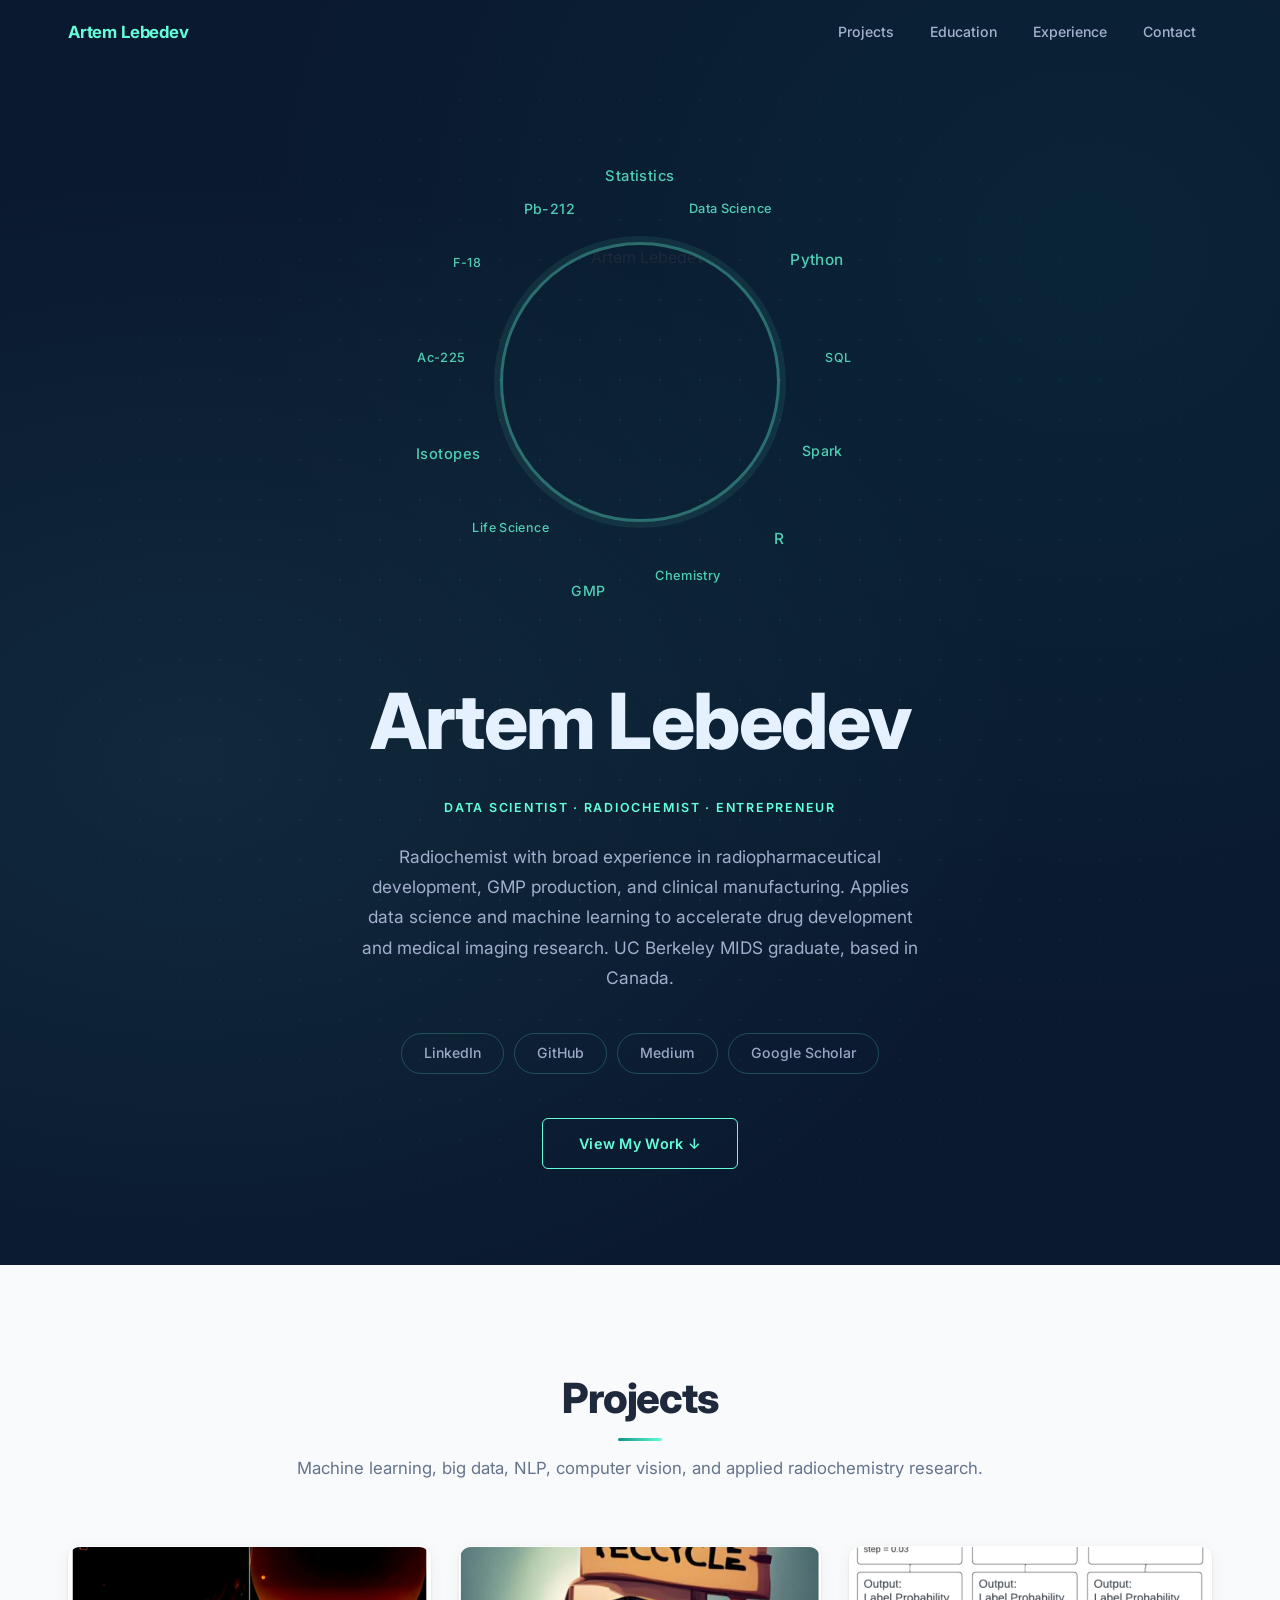
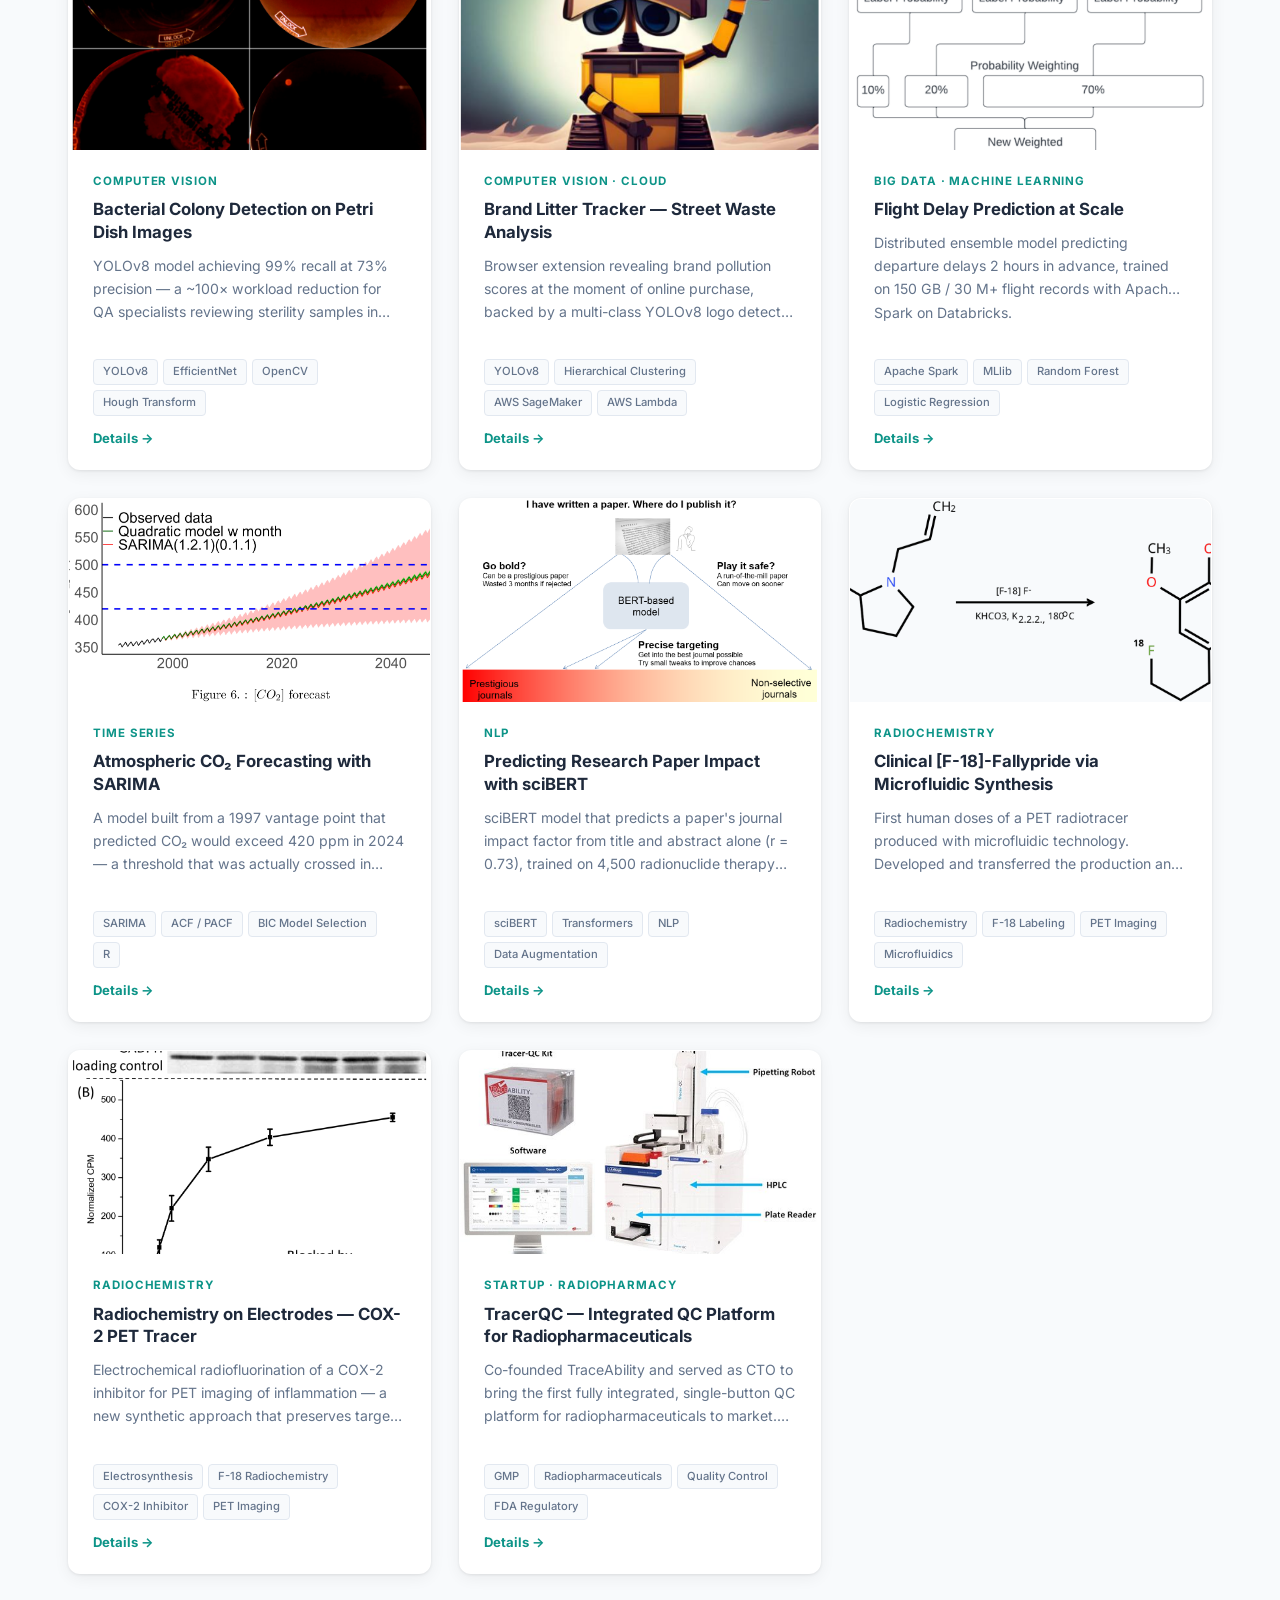
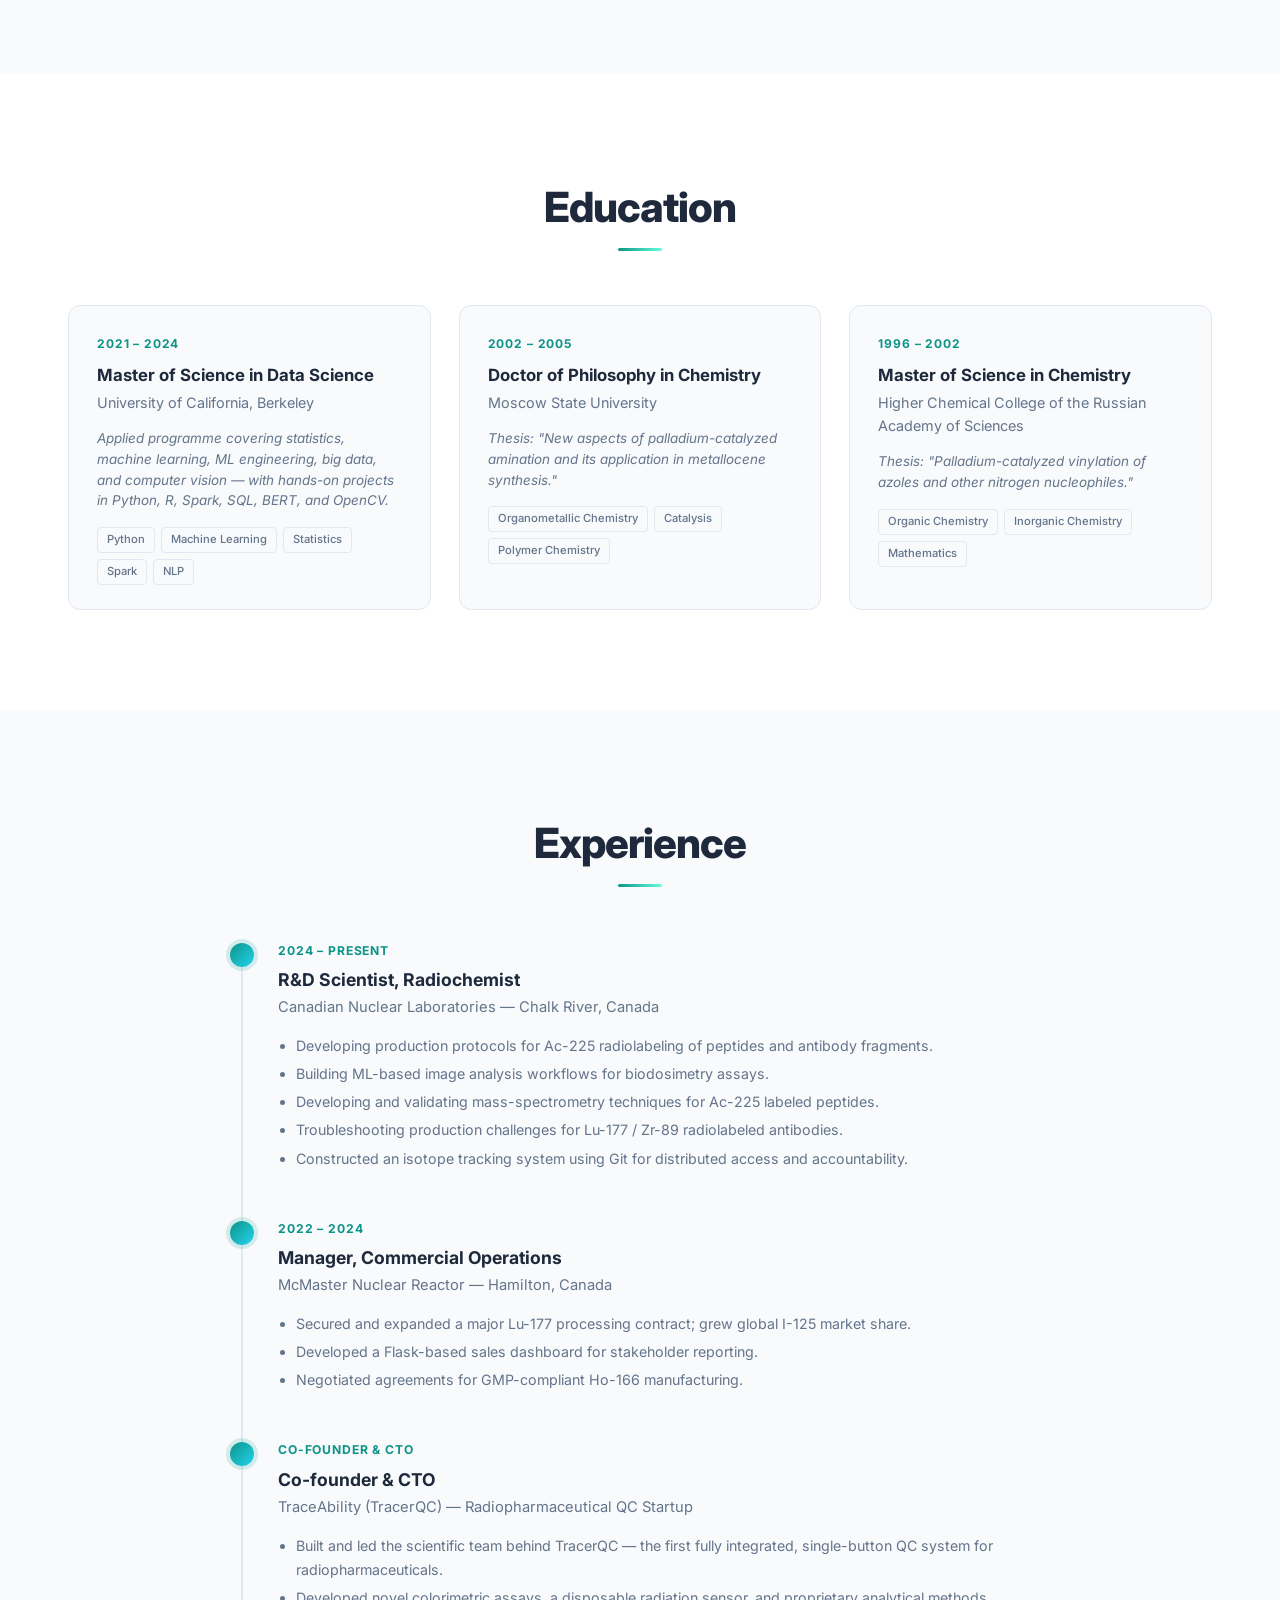
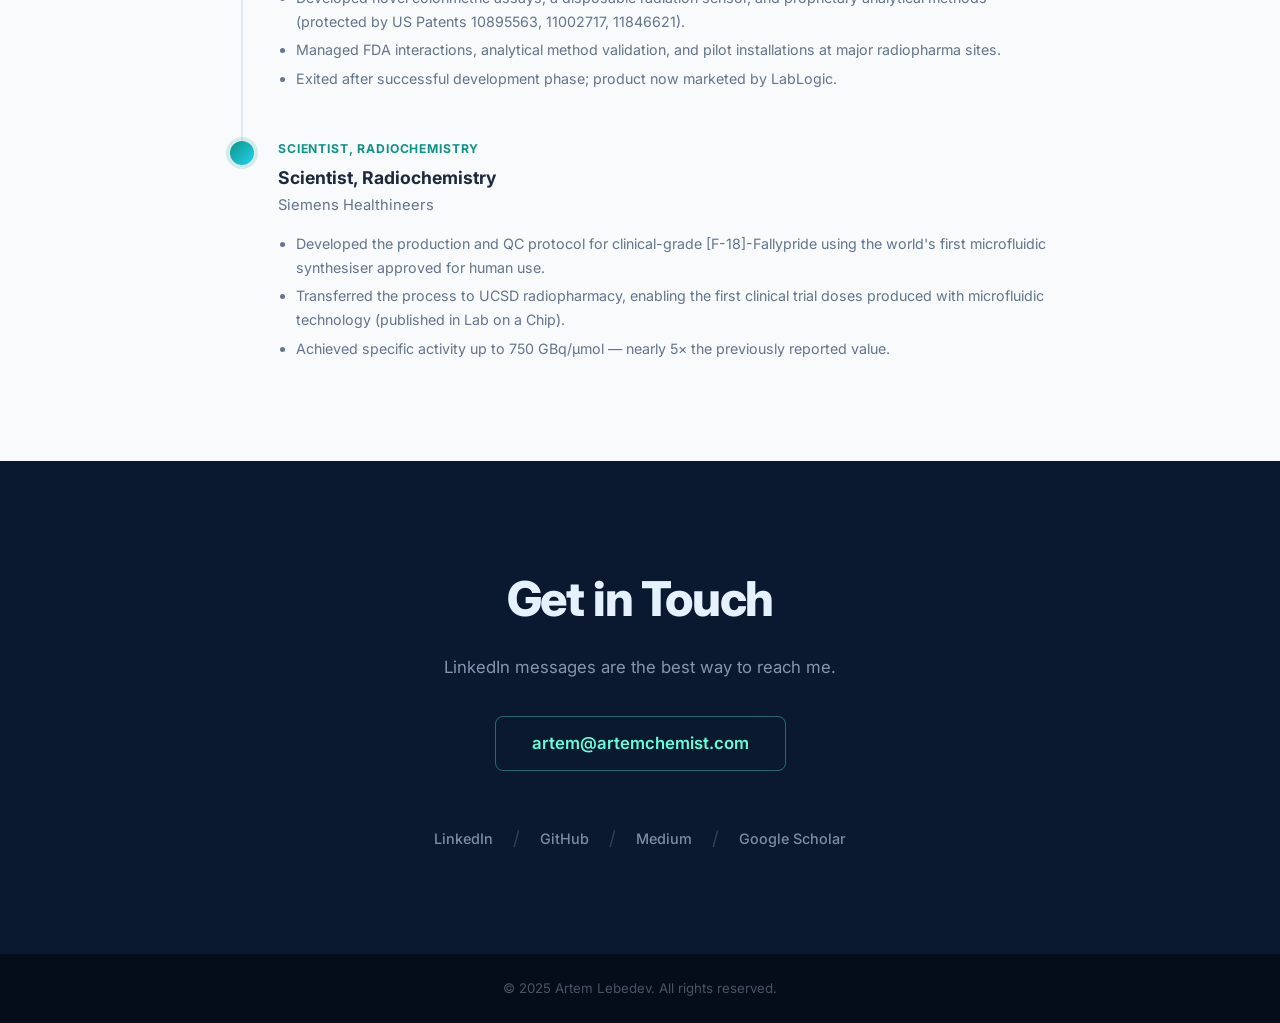
==== commit 69aa7b3d: "Add name and keyword word cloud to hero section Co-Authored-By: Claude Sonnet 4.6 <noreply@anthropic" ====
--- a/index.html
+++ b/index.html
@@ -31,7 +31,11 @@
 <!-- ════════════════ HERO ═══════════════════════════════════ -->
 <section id="hero">
   <div class="hero-content">
-    <img src="Images/userpic 2021.jpg" alt="Artem Lebedev" class="hero-photo" />
+    <div class="hero-photo-wrap">
+      <img src="Images/userpic 2021.jpg" alt="Artem Lebedev" class="hero-photo" />
+      <!-- word cloud keywords injected here by script.js -->
+    </div>
+    <p class="hero-name"></p><!-- filled by script.js -->
     <p class="hero-tag"></p><!-- filled by script.js -->
     <p class="hero-bio"></p><!-- filled by script.js -->
     <div class="hero-socials">
--- a/styles.css
+++ b/styles.css
@@ -105,13 +105,44 @@
   -webkit-mask-image: radial-gradient(ellipse at center, black 30%, transparent 80%);
 }
 .hero-content { position: relative; max-width: 700px; width: 100%; }
+
+/* ── word-cloud photo block ── */
+.hero-photo-wrap {
+  position: relative;
+  width: 540px; height: 540px;
+  margin: 0 auto 8px;
+  flex-shrink: 0;
+}
 .hero-photo {
+  position: absolute;
   width: 280px; height: 280px;
+  left: 50%; top: 50%;
+  transform: translate(-50%, -50%);
   border-radius: 50%;
   object-fit: cover;
-  margin: 0 auto 28px;
   border: 3px solid rgba(100,255,218,.35);
   box-shadow: 0 0 0 6px rgba(100,255,218,.08);
+  z-index: 2;
+}
+.wc-word {
+  position: absolute;
+  transform: translate(-50%, -50%);
+  color: rgba(100,255,218,.78);
+  font-weight: 500;
+  white-space: nowrap;
+  letter-spacing: .03em;
+  pointer-events: none;
+  z-index: 1;
+  transition: opacity .2s;
+}
+.hero-name {
+  font-weight: 800;
+  letter-spacing: -.02em;
+  color: #e6f1ff;
+  margin-bottom: 10px;
+  white-space: nowrap;
+  display: block;
+  text-align: center;
 }
 .hero-tag {
   display: inline-block;
@@ -414,6 +445,13 @@
 .fu.vis { opacity: 1; transform: none; }
 
 /* ─── RESPONSIVE ──────────────────────────────────────────── */
+@media (max-width: 600px) {
+  .hero-photo-wrap {
+    transform: scale(.6);
+    transform-origin: center top;
+    margin-bottom: -100px;
+  }
+}
 @media (max-width: 768px) {
   #nav ul { display: none; flex-direction: column; gap: 2px; }
   #nav ul.open {
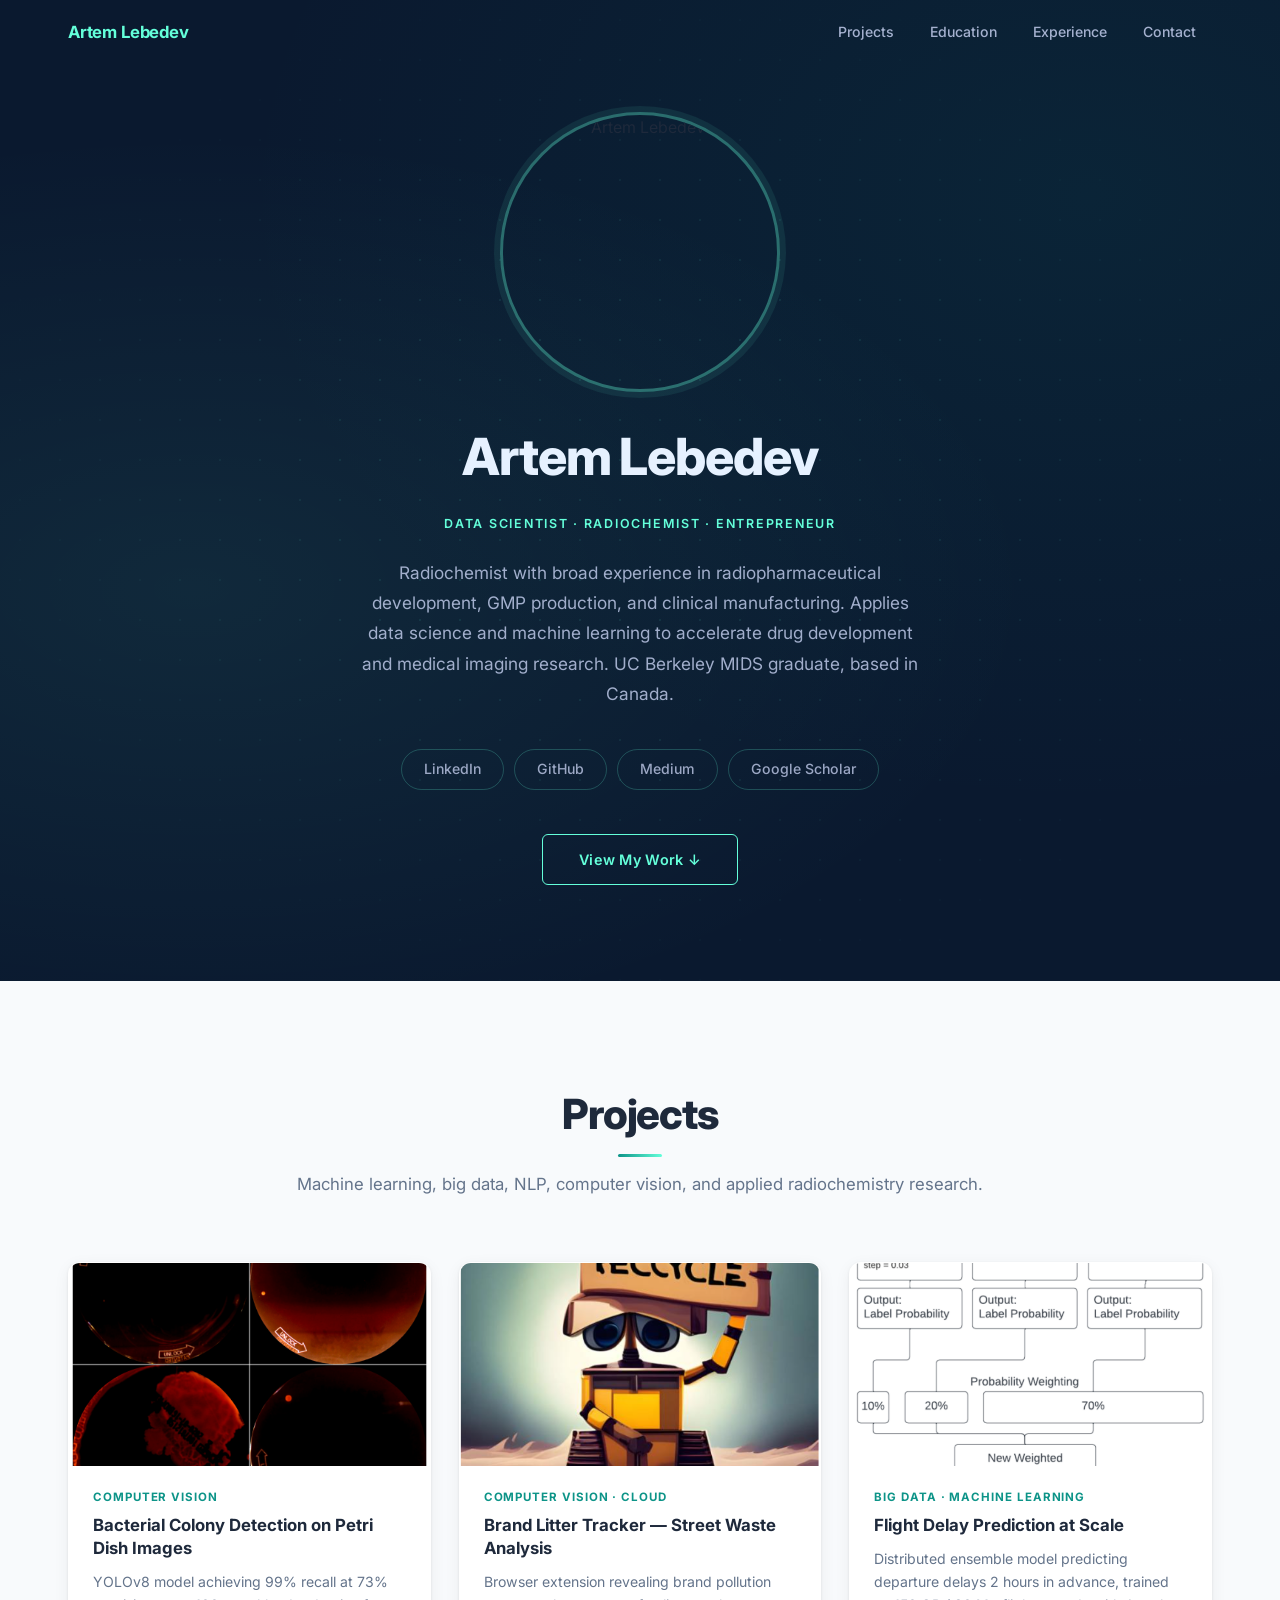
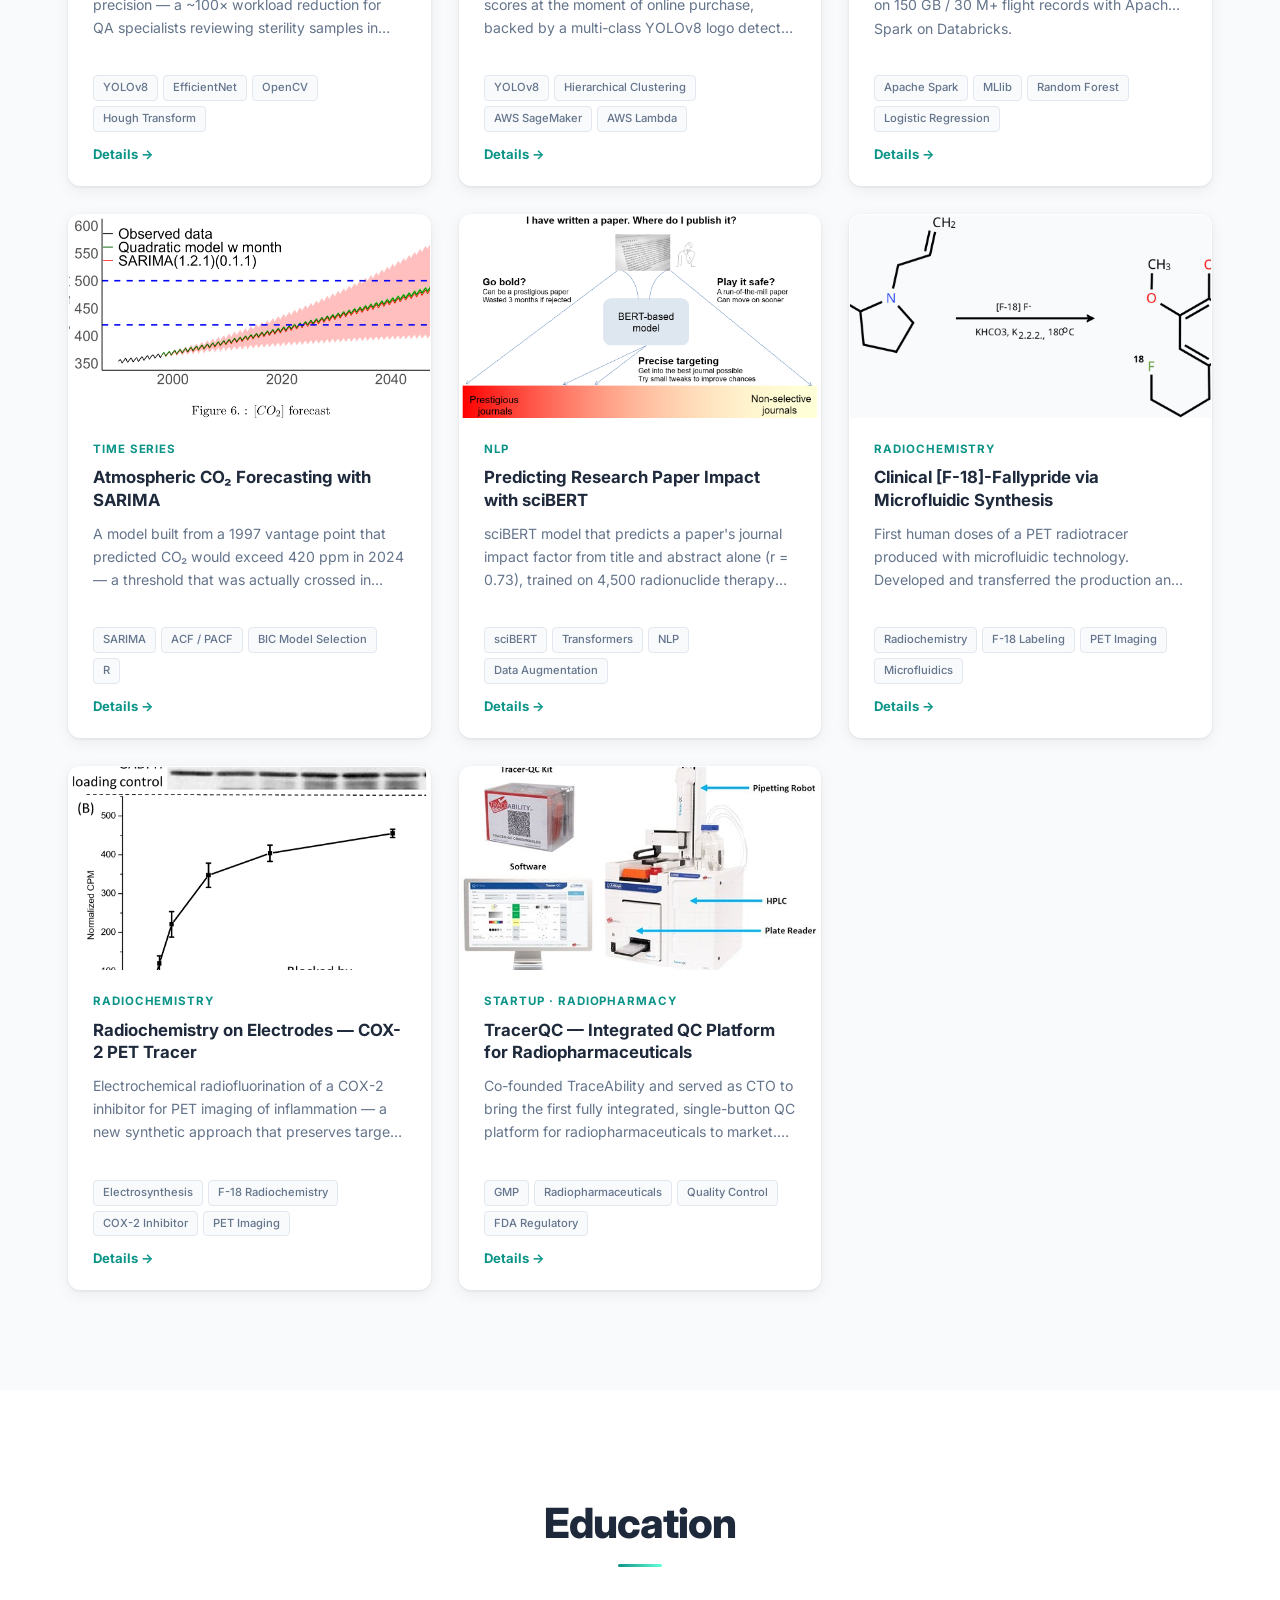
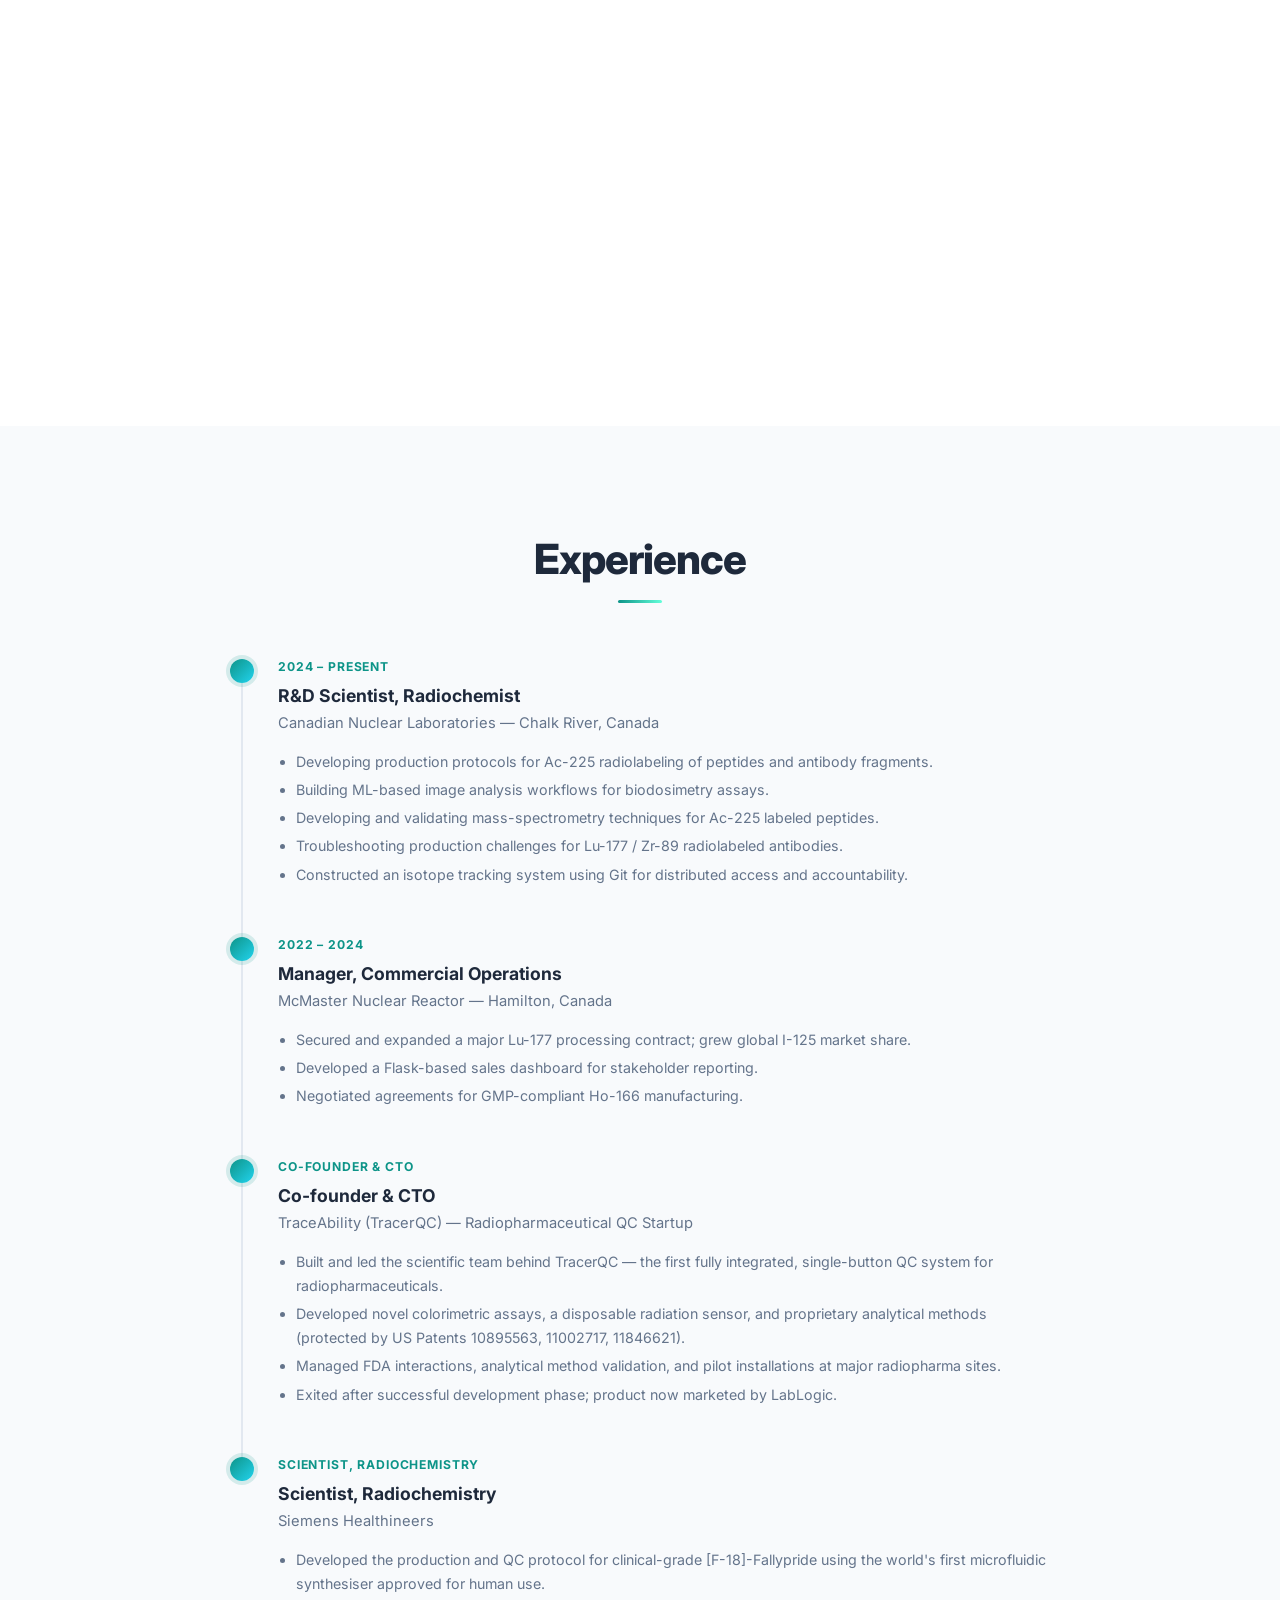
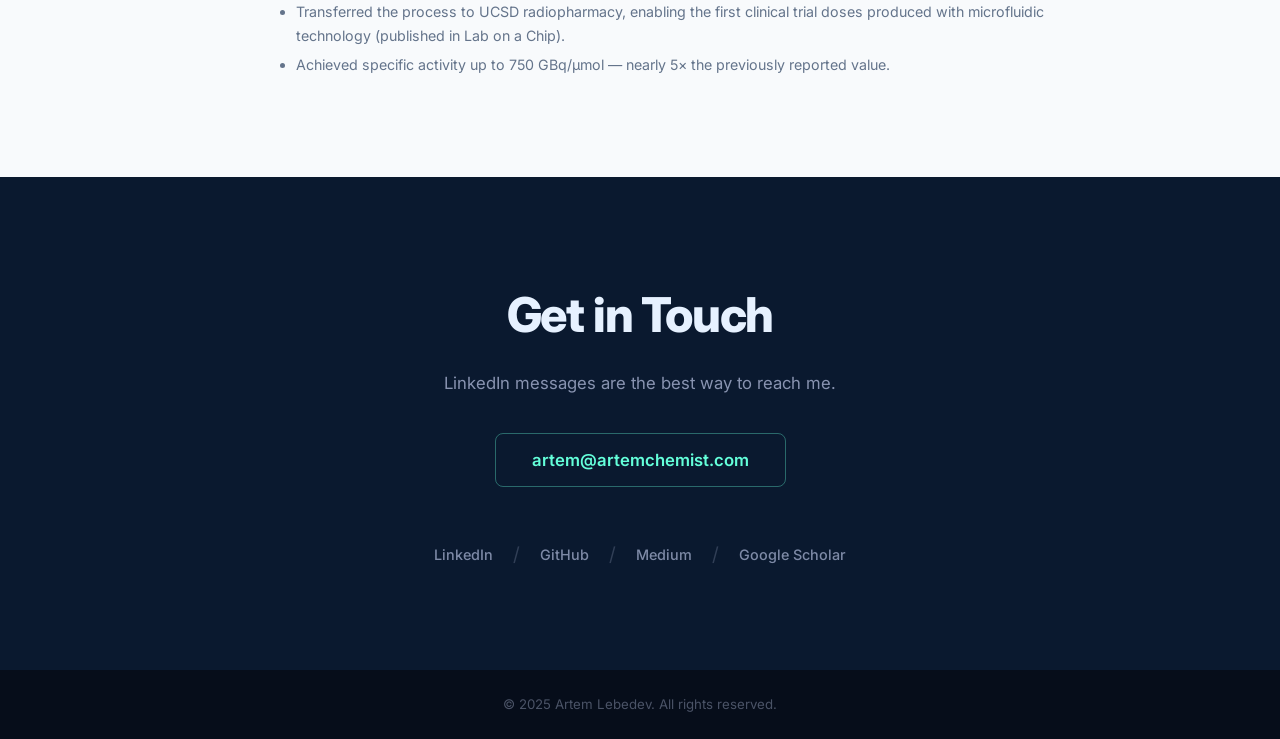
==== commit 21e3b6a3: "Remove word cloud, keep name heading in hero Co-Authored-By: Claude Sonnet 4.6 <noreply@anthropic.co" ====
--- a/index.html
+++ b/index.html
@@ -31,10 +31,7 @@
 <!-- ════════════════ HERO ═══════════════════════════════════ -->
 <section id="hero">
   <div class="hero-content">
-    <div class="hero-photo-wrap">
-      <img src="Images/userpic 2021.jpg" alt="Artem Lebedev" class="hero-photo" />
-      <!-- word cloud keywords injected here by script.js -->
-    </div>
+    <img src="Images/userpic 2021.jpg" alt="Artem Lebedev" class="hero-photo" />
     <p class="hero-name"></p><!-- filled by script.js -->
     <p class="hero-tag"></p><!-- filled by script.js -->
     <p class="hero-bio"></p><!-- filled by script.js -->
--- a/styles.css
+++ b/styles.css
@@ -106,43 +106,20 @@
 }
 .hero-content { position: relative; max-width: 700px; width: 100%; }
 
-/* ── word-cloud photo block ── */
-.hero-photo-wrap {
-  position: relative;
-  width: 540px; height: 540px;
-  margin: 0 auto 8px;
-  flex-shrink: 0;
-}
 .hero-photo {
-  position: absolute;
   width: 280px; height: 280px;
-  left: 50%; top: 50%;
-  transform: translate(-50%, -50%);
   border-radius: 50%;
   object-fit: cover;
+  margin: 0 auto 24px;
   border: 3px solid rgba(100,255,218,.35);
   box-shadow: 0 0 0 6px rgba(100,255,218,.08);
-  z-index: 2;
-}
-.wc-word {
-  position: absolute;
-  transform: translate(-50%, -50%);
-  color: rgba(100,255,218,.78);
-  font-weight: 500;
-  white-space: nowrap;
-  letter-spacing: .03em;
-  pointer-events: none;
-  z-index: 1;
-  transition: opacity .2s;
 }
 .hero-name {
+  font-size: clamp(2rem, 7vw, 3.2rem);
   font-weight: 800;
   letter-spacing: -.02em;
   color: #e6f1ff;
-  margin-bottom: 10px;
-  white-space: nowrap;
-  display: block;
-  text-align: center;
+  margin-bottom: 12px;
 }
 .hero-tag {
   display: inline-block;
@@ -445,13 +422,6 @@
 .fu.vis { opacity: 1; transform: none; }
 
 /* ─── RESPONSIVE ──────────────────────────────────────────── */
-@media (max-width: 600px) {
-  .hero-photo-wrap {
-    transform: scale(.6);
-    transform-origin: center top;
-    margin-bottom: -100px;
-  }
-}
 @media (max-width: 768px) {
   #nav ul { display: none; flex-direction: column; gap: 2px; }
   #nav ul.open {
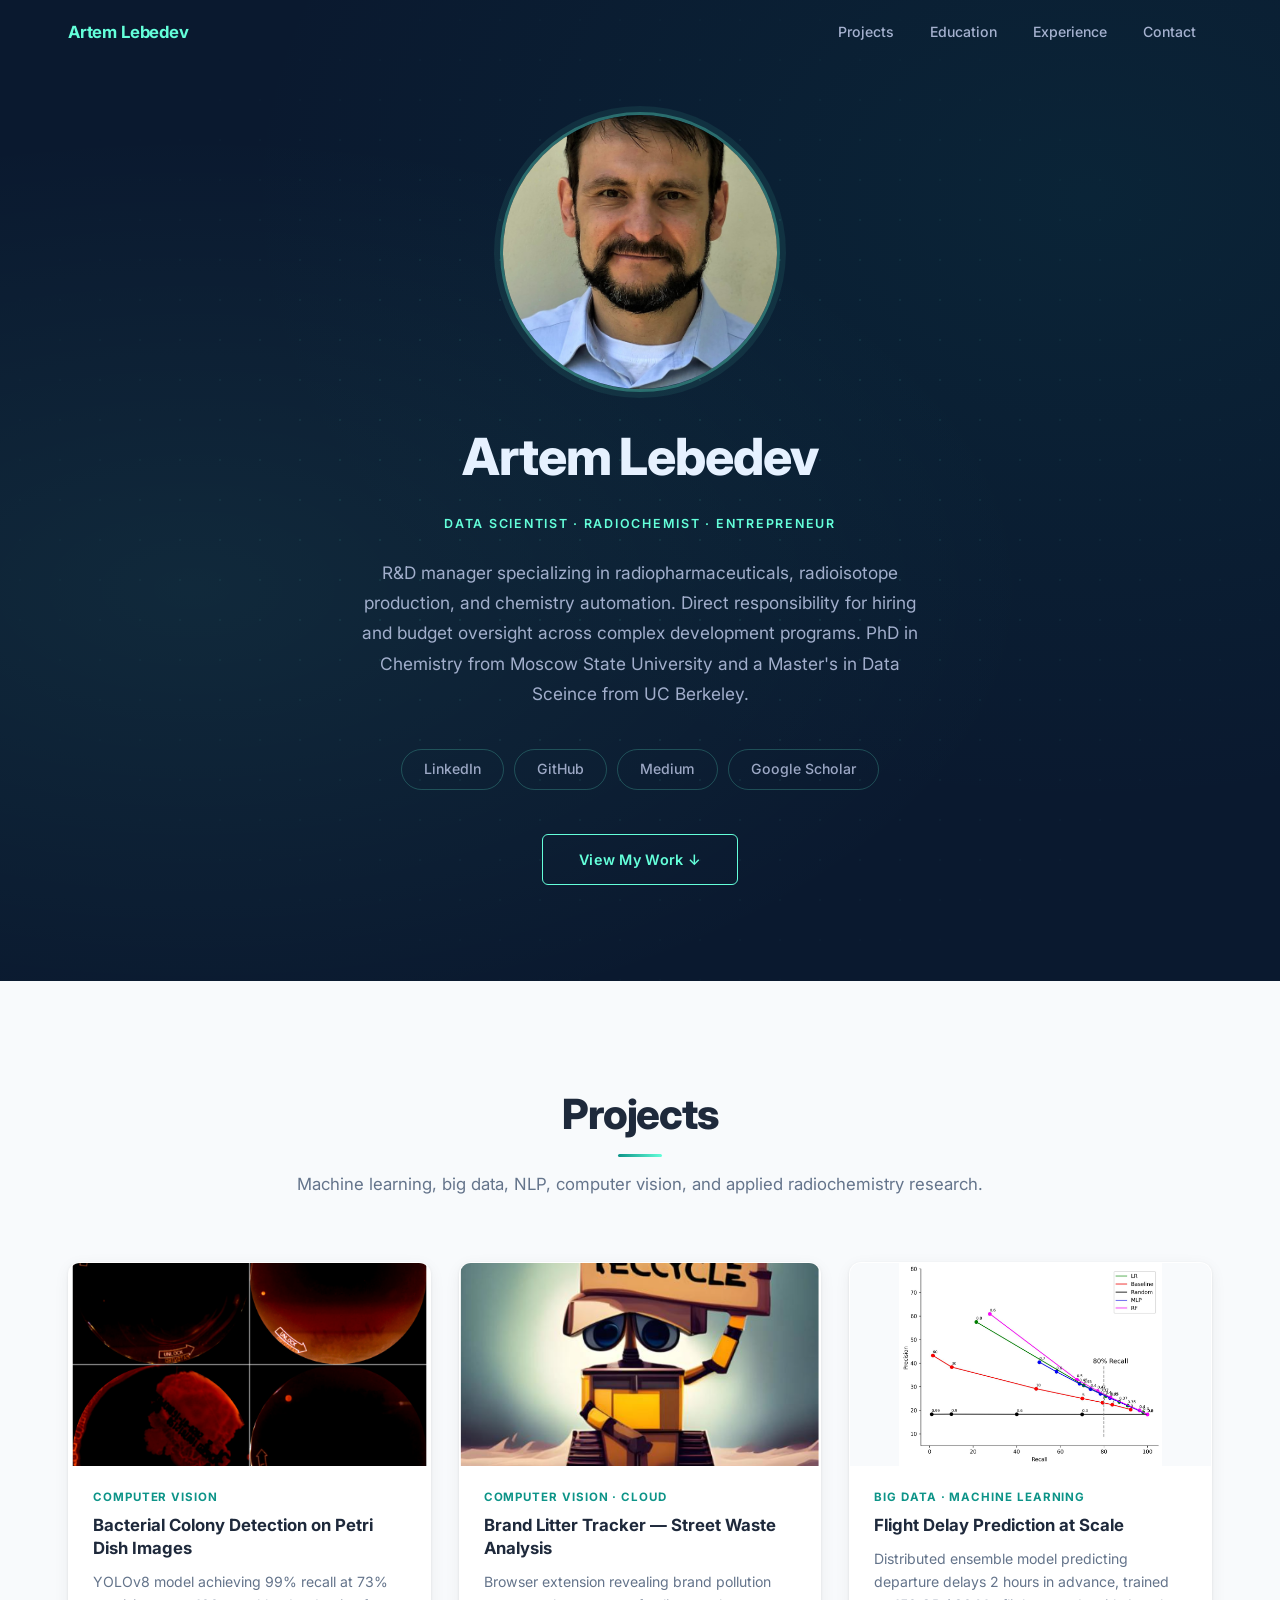
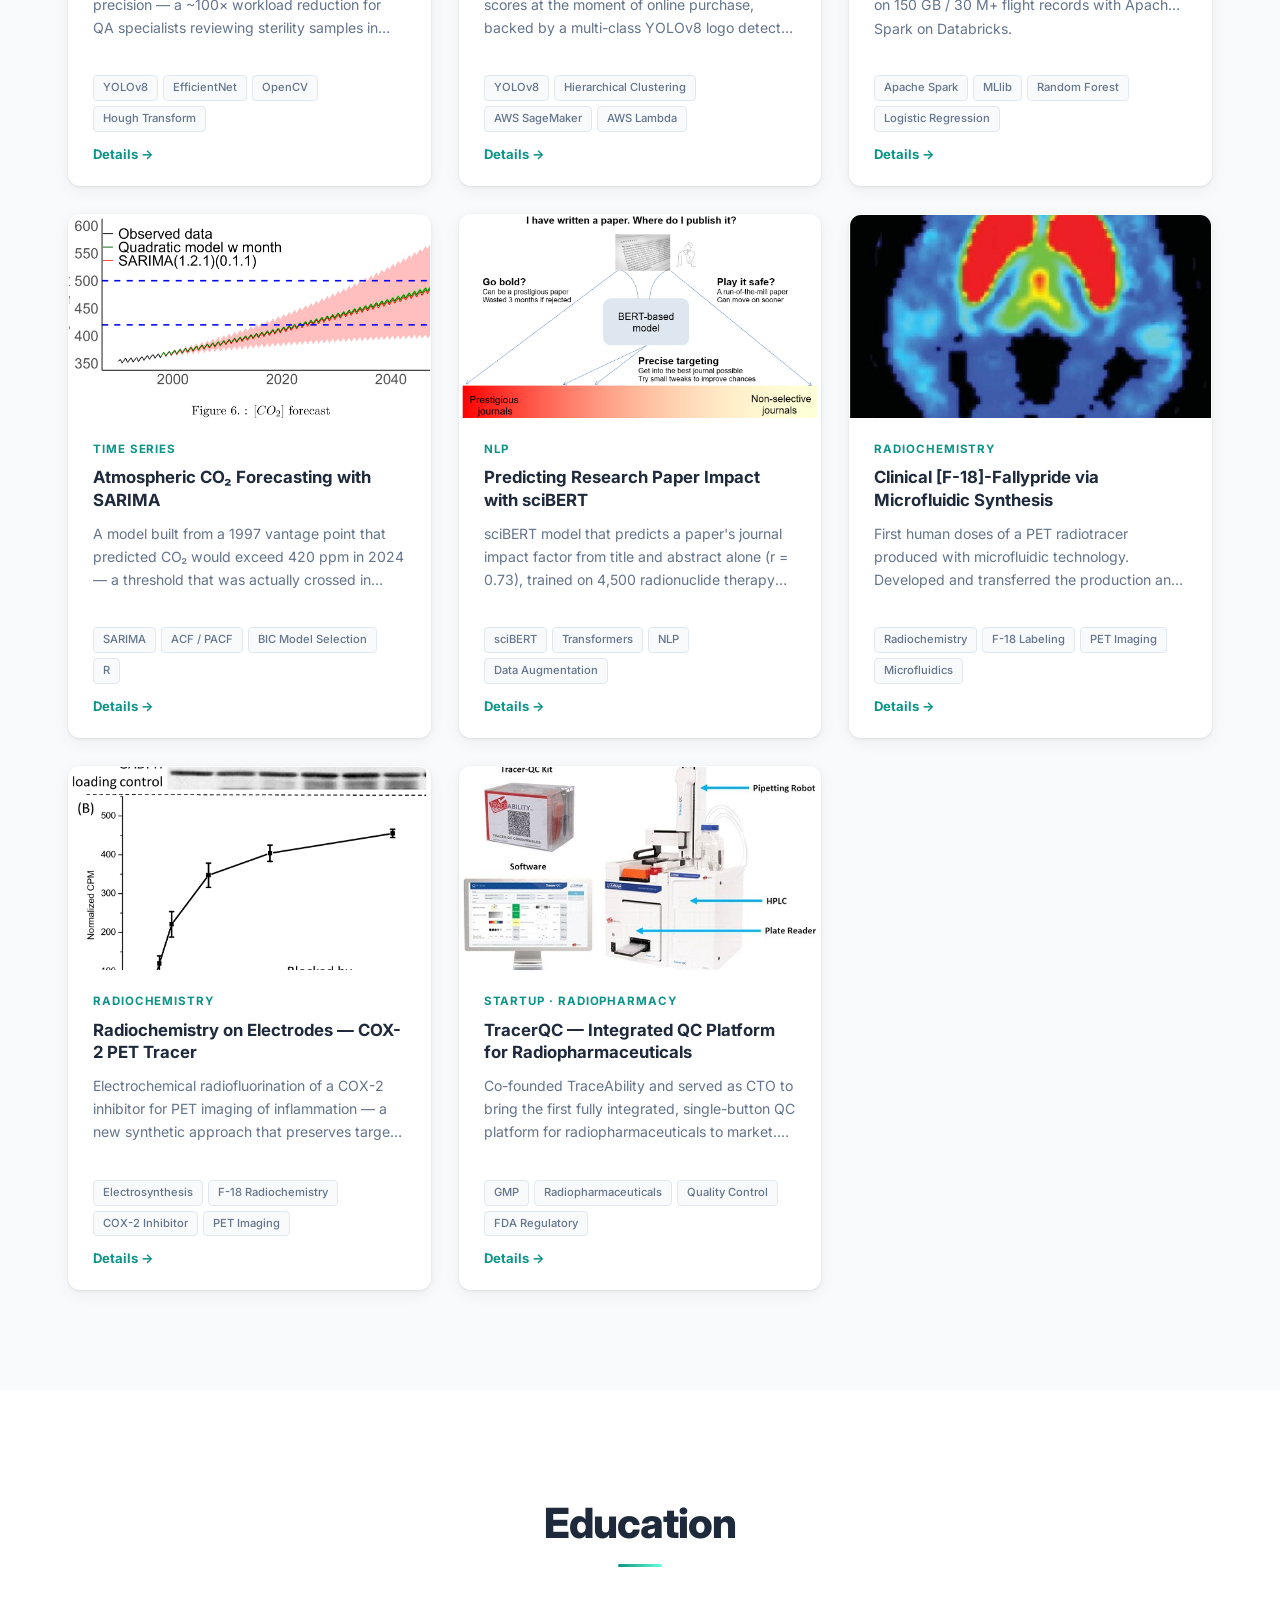
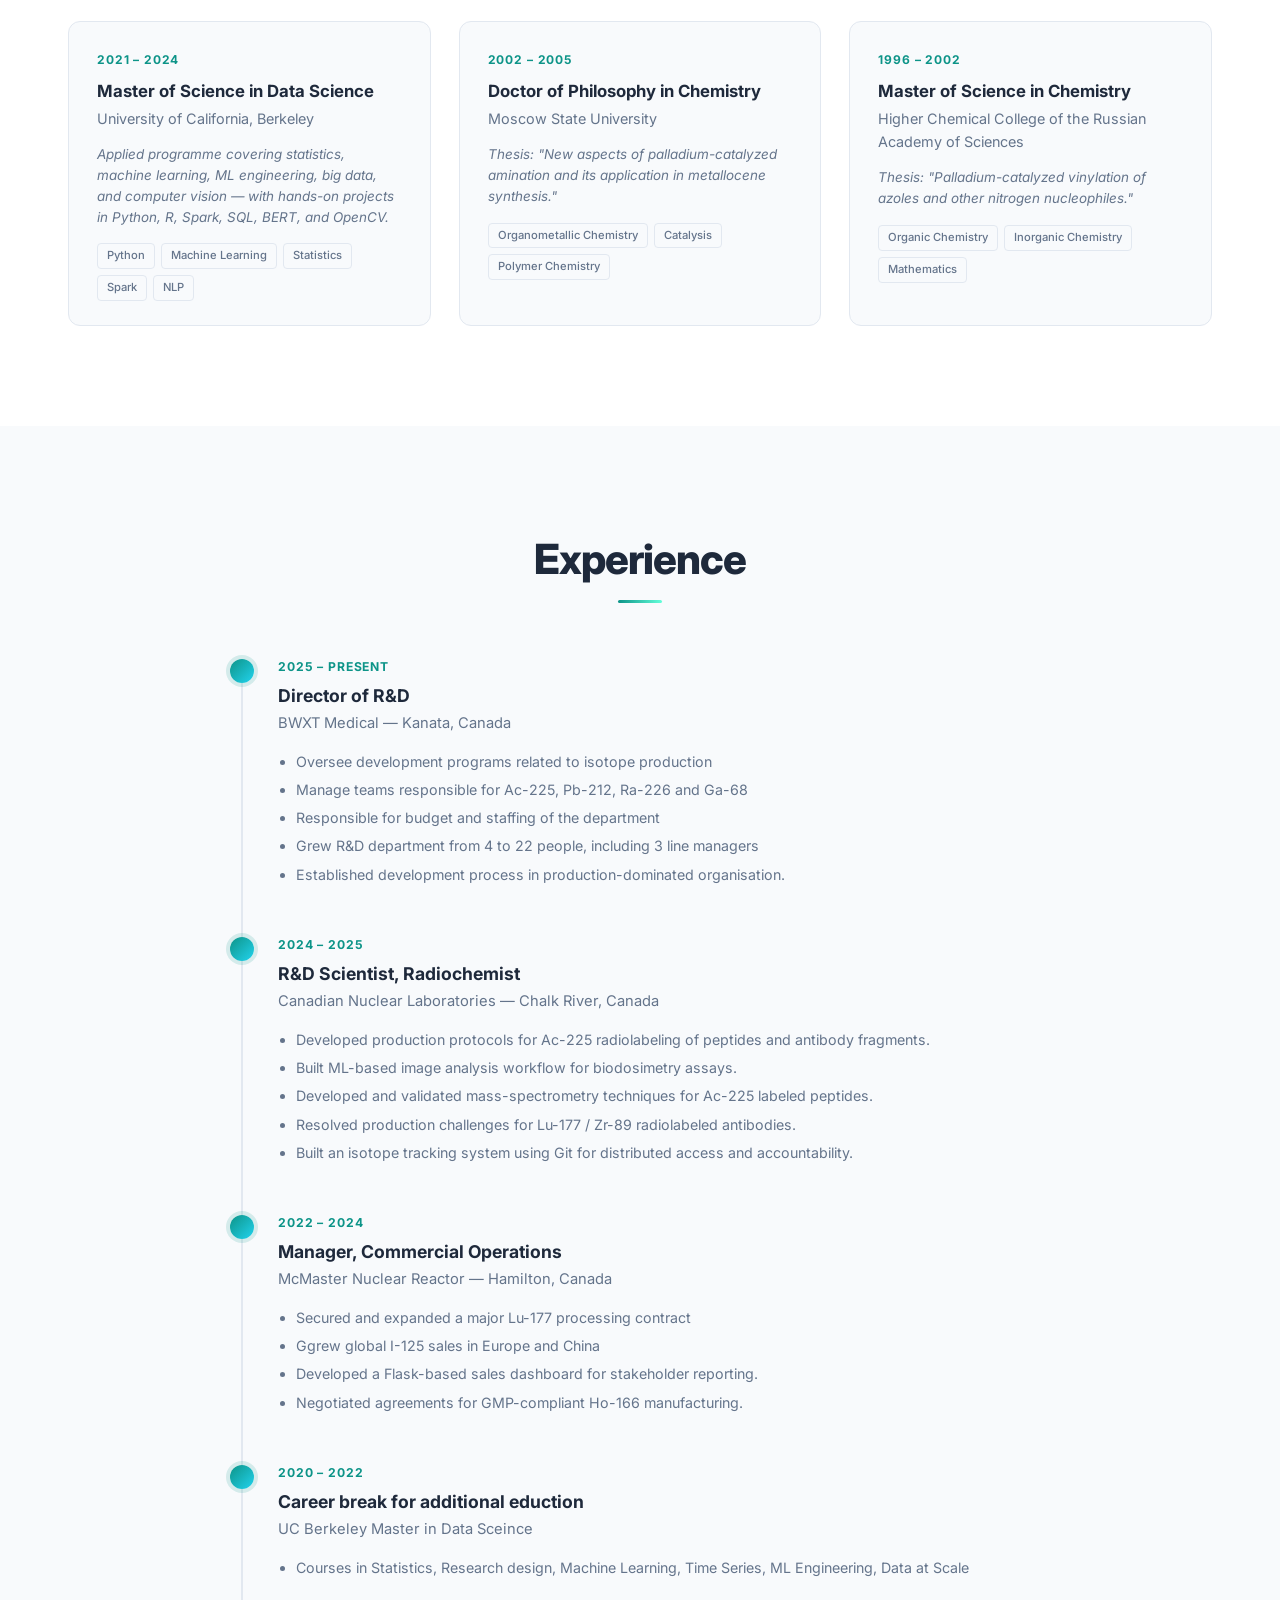
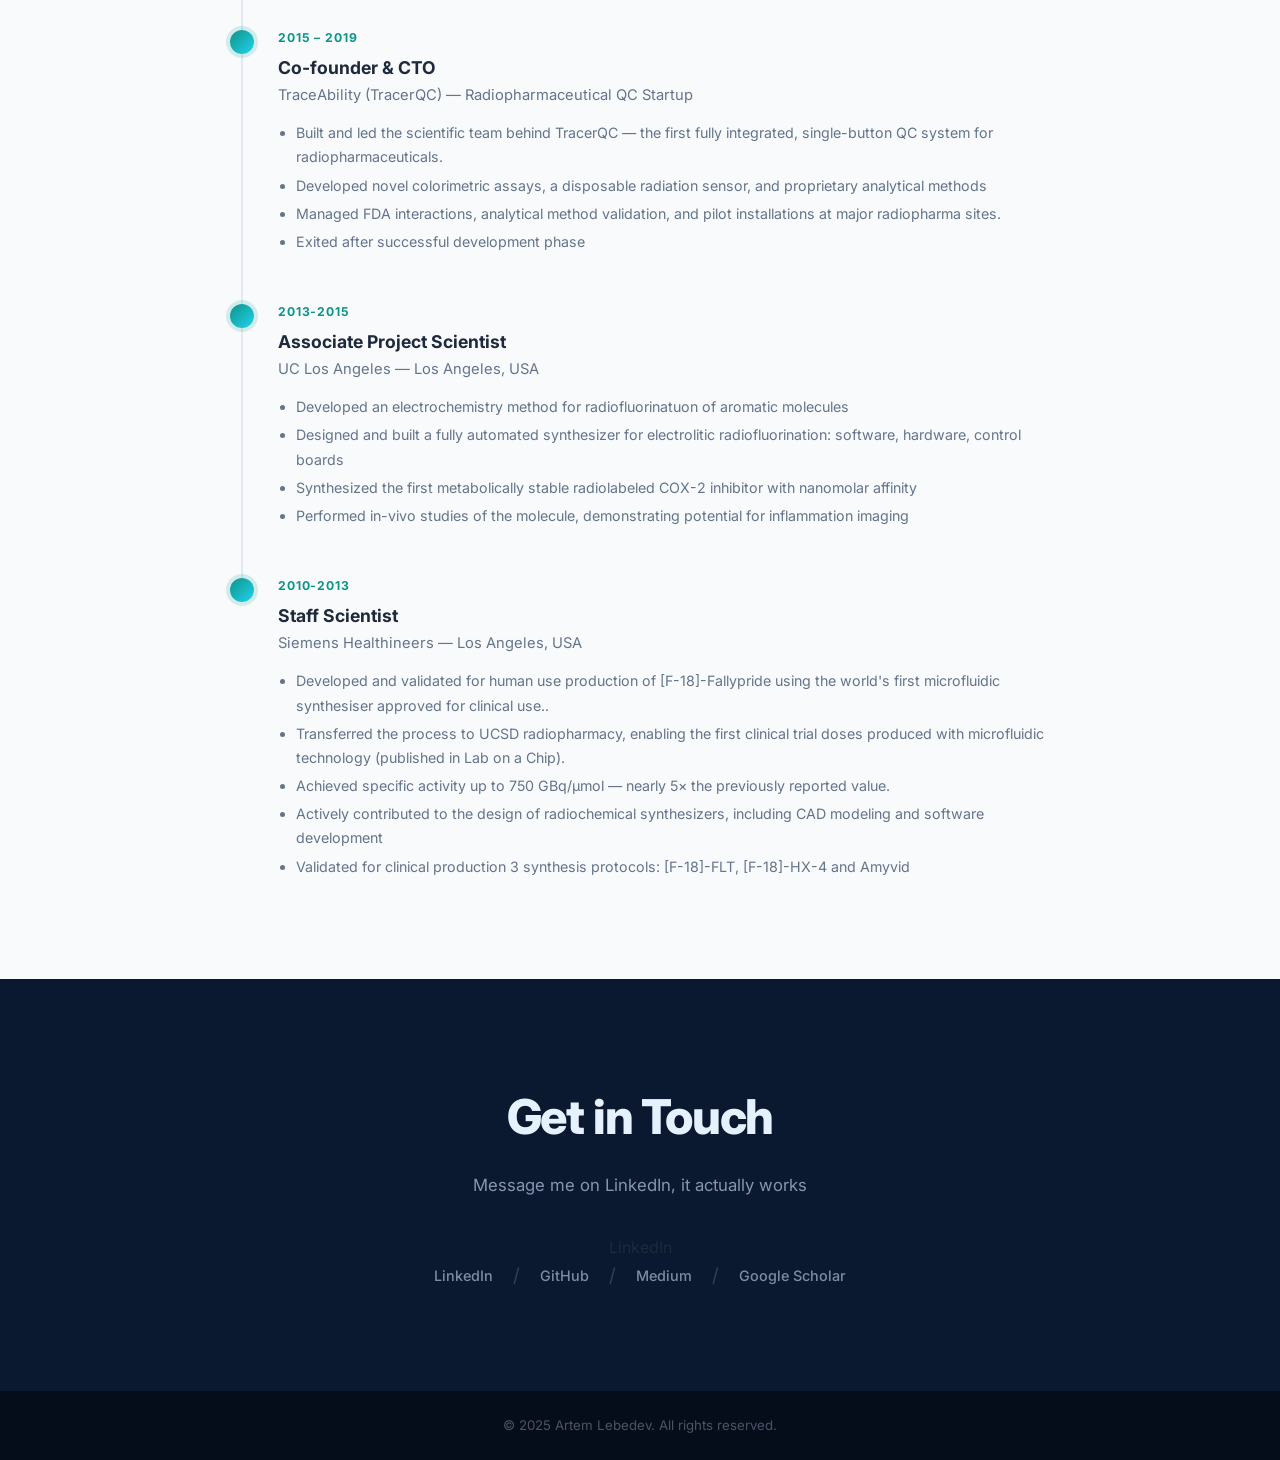
==== commit 8a0f059f: "Contact fixed" ====
--- a/index.html
+++ b/index.html
@@ -79,8 +79,8 @@
 <!-- ════════════════ CONTACT ════════════════════════════════ -->
 <section id="contact">
   <h2>Get in Touch</h2>
-  <p class="sub">LinkedIn messages are the best way to reach me.</p>
-  <a href="mailto:artem@artemchemist.com" class="email-pill">artem@artemchemist.com</a>
+  <p class="sub">Message me on LinkedIn, it actually works</p>
+  <a href="https://www.linkedin.com/in/artemlebedev/" target="_blank" rel="noopener">LinkedIn</a>
   <div class="contact-icons">
     <a href="https://www.linkedin.com/in/artemlebedev/" target="_blank" rel="noopener">LinkedIn</a>
     <span class="sep">/</span>
--- a/styles.css
+++ b/styles.css
@@ -209,6 +209,7 @@
   width: 100%; height: 100%; object-fit: cover;
   transition: transform .5s ease;
 }
+.card-img--contain img { object-fit: contain; }
 .project-card:hover .card-img img { transform: scale(1.05); }
 .card-body { padding: 22px 24px; flex: 1; display: flex; flex-direction: column; }
 .card-cat {
@@ -384,6 +385,9 @@
 .modal-close:hover { background: var(--border); }
 .modal-hero { aspect-ratio: 16/9; overflow: hidden; background: var(--bg-alt); }
 .modal-hero img { width: 100%; height: 100%; object-fit: cover; }
+.modal-hero--contain img { object-fit: contain; }
+.modal-hero--tiles { display: grid; grid-template-columns: 1fr 1fr; gap: 0; aspect-ratio: 4/3; }
+.modal-hero--tiles img { width: 100%; height: 100%; object-fit: cover; display: block; }
 .modal-bd { padding: 32px; }
 .modal-cat {
   font-size: .72rem; font-weight: 700;
